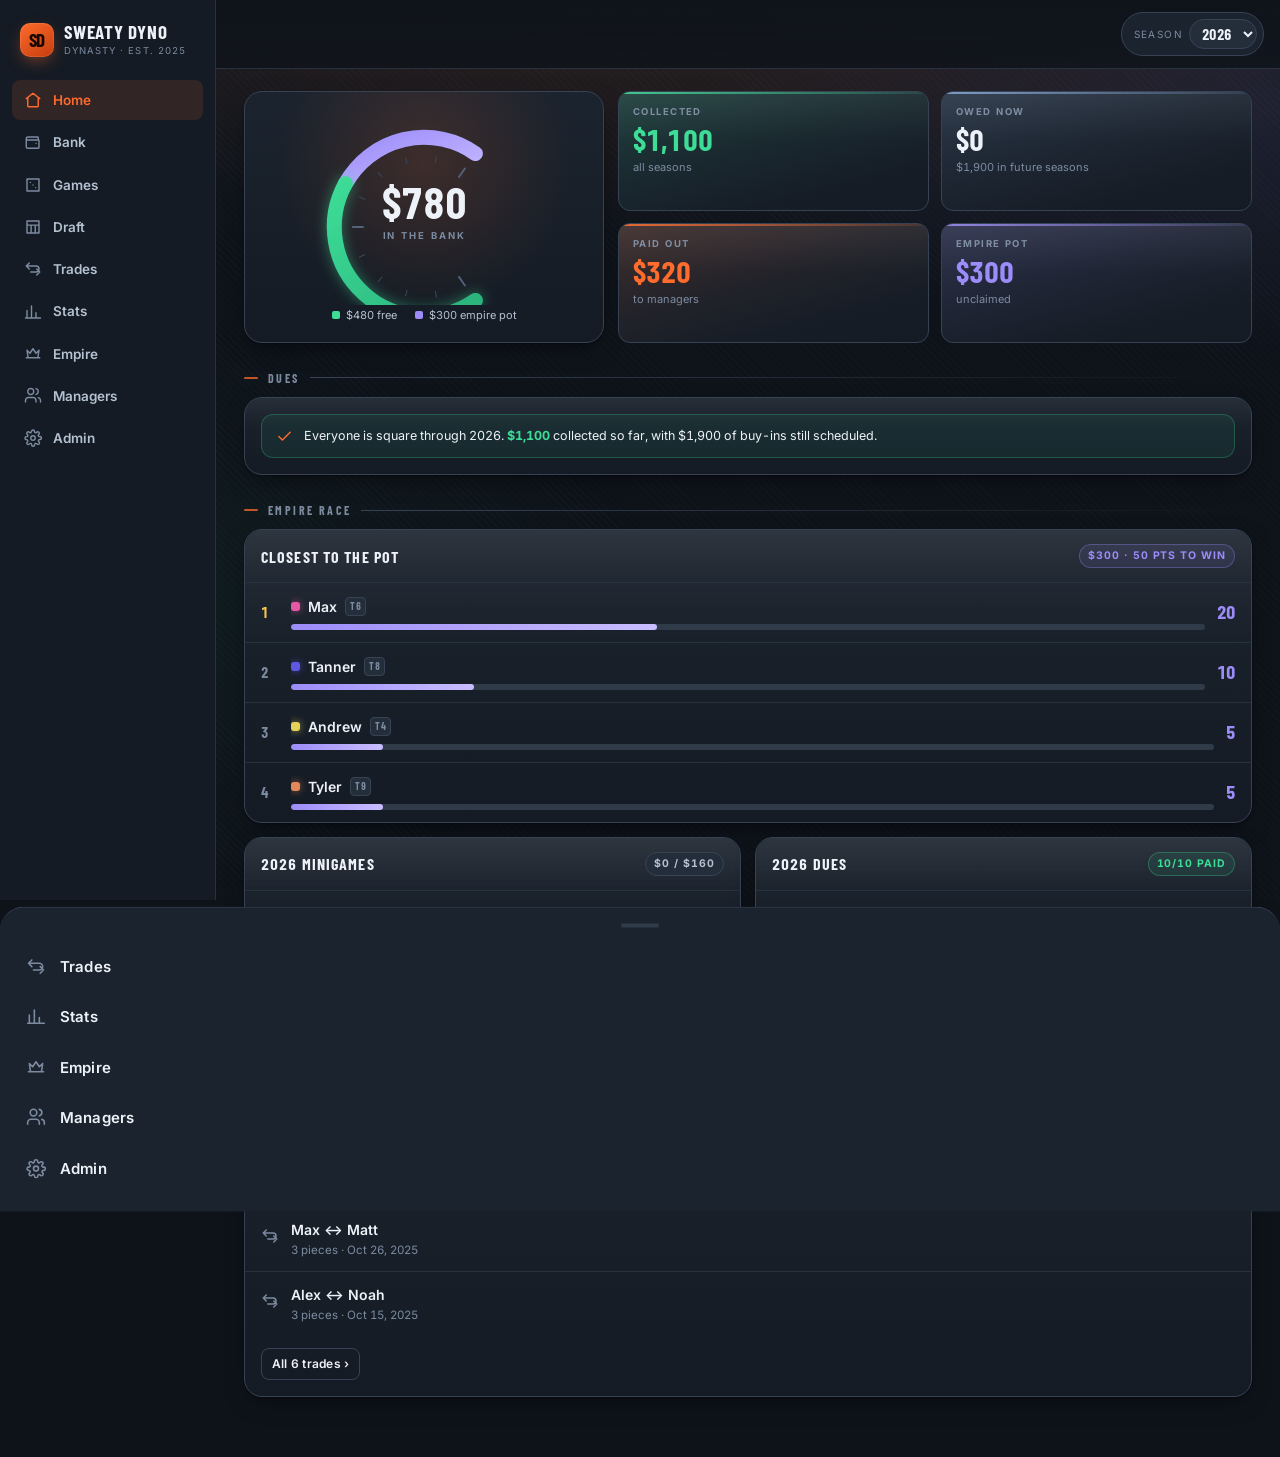
==== index.html @ 70dfb636 "Sweaty Dyno league tool Dynasty league tracker built from the league spreadsheet: bank and buy-ins, " ====
<!doctype html>
<html lang="en">
<head>
<meta charset="utf-8">
<meta name="viewport" content="width=device-width, initial-scale=1, viewport-fit=cover">
<title>Sweaty Dyno · Dynasty League</title>
<meta name="description" content="Bank, empire pot, minigames, rookie drafts, trades and stats for the Sweaty Dyno dynasty league.">
<meta name="theme-color" content="#0A0D11">
<meta name="apple-mobile-web-app-capable" content="yes">
<meta name="apple-mobile-web-app-status-bar-style" content="black-translucent">
<link rel="icon" href="data:image/svg+xml,<svg xmlns='http://www.w3.org/2000/svg' viewBox='0 0 32 32'><rect width='32' height='32' rx='8' fill='%23FF6B2C'/><text x='16' y='23' font-family='Helvetica,Arial' font-size='17' font-weight='bold' text-anchor='middle' fill='%23160800'>SD</text></svg>">
<link rel="preconnect" href="https://fonts.googleapis.com">
<link rel="preconnect" href="https://fonts.gstatic.com" crossorigin>
<link rel="stylesheet" href="https://fonts.googleapis.com/css2?family=Barlow+Condensed:wght@600;700&family=Inter:wght@400;500;600;700&display=swap">
<link rel="stylesheet" href="css/style.css">
</head>
<body>

<!-- Shown until the app boots. If you are reading this in a browser, the app did
     not start - the message explains why and how to fix it. app.js removes it. -->
<div id="boot-fallback" style="max-width:560px;margin:12vh auto;padding:0 24px;font-family:system-ui,sans-serif;color:#EAF0F6">
  <div style="display:flex;align-items:center;gap:12px;margin-bottom:22px">
    <div style="width:40px;height:40px;border-radius:11px;background:linear-gradient(145deg,#FF6B2C,#C43D0E);
      display:grid;place-items:center;font-weight:700;font-size:17px;color:#160800">SD</div>
    <div><div style="font-size:20px;font-weight:700;letter-spacing:.03em">SWEATY DYNO</div>
      <div style="font-size:10px;letter-spacing:.16em;color:#6D7C8E">DYNASTY · EST. 2025</div></div>
  </div>

  <div id="boot-file" style="display:none">
    <h1 style="font-size:19px;margin:0 0 12px">This page has to be served, not opened</h1>
    <p style="color:#A9B6C6;line-height:1.65;font-size:14px;margin:0 0 16px">
      You opened it straight from the folder (a <code style="color:#FF6B2C">file://</code> address), and browsers
      block JavaScript modules and local data files there for security. Nothing is broken — it just needs a
      local web server.
    </p>
    <p style="color:#EAF0F6;line-height:1.65;font-size:14px;margin:0 0 8px"><b>Two ways to fix it:</b></p>
    <p style="color:#A9B6C6;line-height:1.7;font-size:14px;margin:0 0 14px">
      <b style="color:#3DDC97">1.</b> Double-click <b style="color:#EAF0F6">sweaty-dyno.html</b> in this folder
      instead — it is a self-contained build that works straight off the disk.
    </p>
    <p style="color:#A9B6C6;line-height:1.7;font-size:14px;margin:0 0 10px">
      <b style="color:#3DDC97">2.</b> Or double-click <b style="color:#EAF0F6">start.command</b>, which starts a
      server and opens the full version. From a terminal that is:
    </p>
    <pre style="background:#151A21;border:1px solid #28303B;border-radius:10px;padding:14px;overflow-x:auto;
      font-size:12.5px;color:#3DDC97;margin:0 0 16px">cd ~/Desktop/"Sweaty Dyno"
python3 -m http.server 8000</pre>
    <p style="color:#6D7C8E;line-height:1.6;font-size:13px;margin:0">
      Then open <b style="color:#A9B6C6">http://localhost:8000</b>. Once this is live on GitHub Pages,
      none of this applies — it is served over https and just works.
    </p>
  </div>

  <div id="boot-wait">
    <p style="color:#6D7C8E;font-size:14px">Loading the league…</p>
  </div>
</div>

<noscript>
  <div style="max-width:560px;margin:0 auto;padding:0 24px;color:#A9B6C6;font-family:system-ui;font-size:14px;line-height:1.6">
    Sweaty Dyno needs JavaScript to render the league data.
  </div>
</noscript>

<script>
  // Runs as a classic script, so it executes even where modules are blocked.
  (function () {
    var isFile = location.protocol === 'file:';
    if (isFile) {
      document.getElementById('boot-file').style.display = 'block';
      document.getElementById('boot-wait').style.display = 'none';
      return;
    }
    // Served, but the module still failed to boot within 6s -> surface something.
    setTimeout(function () {
      var f = document.getElementById('boot-fallback');
      if (f && document.getElementById('boot-wait')) {
        document.getElementById('boot-wait').innerHTML =
          '<p style="color:#FF4D5E;font-size:14px;line-height:1.6">The app did not start. ' +
          'Open the browser console for the error, or try a hard reload.</p>';
      }
    }, 6000);
  })();
</script>

<script type="module" src="js/app.js"></script>
</body>
</html>
---- css/style.css ----
/* ============================================================
   SWEATY DYNO — visual system
   Dark telemetry / broadcast aesthetic. Mobile-first.
   ============================================================ */

:root{
  /* ground — a wider value range so cards read as separate planes */
  --bg:#0E131A;
  --bg-2:#141B24;
  --surface:#1B232E;
  --surface-2:#242E3B;
  --surface-3:#303B4A;
  --line:#38445600;
  --line:#374355;
  --line-soft:#28323F;

  /* ink */
  --ink:#EDF2F8;
  --ink-2:#B4C1D1;
  --ink-3:#7C8BA0;

  /* signal */
  --heat:#FF6B2C;        /* primary — the dyno needle */
  --heat-dim:#7A3216;
  --mint:#3DDC97;        /* money in / good */
  --gold:#F5C451;        /* champion / empire */
  --violet:#9C8CFA;      /* empire pot */
  --red:#FF4D5E;         /* owed / out */
  --blue:#5AC8FA;

  /* position chips */
  --qb:#F5695F; --rb:#3DDC97; --wr:#5AC8FA; --te:#F5A94C; --pk:#9C8CFA;

  --r-sm:8px; --r:12px; --r-lg:18px; --r-xl:24px;
  --shadow:0 1px 2px rgba(0,0,0,.4), 0 8px 24px -8px rgba(0,0,0,.6);
  --tab-h:64px;

  --f-display:"Barlow Condensed",ui-sans-serif,system-ui,sans-serif;
  --f-body:"Inter",ui-sans-serif,-apple-system,BlinkMacSystemFont,"Segoe UI",sans-serif;
}

*,*::before,*::after{box-sizing:border-box}
html{-webkit-text-size-adjust:100%}
body{
  margin:0; background:var(--bg); color:var(--ink);
  font-family:var(--f-body); font-size:15px; line-height:1.5;
  -webkit-font-smoothing:antialiased;
  font-variant-numeric:tabular-nums;
  overflow-x:hidden;
}
/* faint carbon weave + top heat bloom */
body::before{
  content:""; position:fixed; inset:0; pointer-events:none; z-index:0;
  background:
    radial-gradient(110% 55% at 50% -8%, rgba(255,107,44,.13), transparent 62%),
    radial-gradient(70% 45% at 100% 12%, rgba(156,140,250,.09), transparent 65%),
    radial-gradient(80% 50% at 0% 68%, rgba(61,220,151,.055), transparent 68%),
    linear-gradient(180deg, rgba(255,255,255,.022), transparent 34%),
    repeating-linear-gradient(45deg, rgba(255,255,255,.016) 0 1px, transparent 1px 5px);
}
h1,h2,h3,h4{margin:0; font-family:var(--f-display); font-weight:700; letter-spacing:.01em; line-height:1.1}
a{color:inherit}
button{font:inherit; color:inherit; background:none; border:none; cursor:pointer}
input,select,textarea{font:inherit; color:inherit; font-variant-numeric:tabular-nums}
table{border-collapse:collapse; width:100%}

.ic{width:18px;height:18px;flex:none;stroke-width:2}
.num{font-variant-numeric:tabular-nums; font-feature-settings:"tnum" 1}
.mono{font-family:var(--f-display); font-weight:600; letter-spacing:.02em}
.dim{color:var(--ink-2)} .dimmer{color:var(--ink-3)}
.pos{color:var(--mint)} .neg{color:var(--red)}
.center{text-align:center} .right{text-align:right}
.hide{display:none !important}
.sr{position:absolute;width:1px;height:1px;overflow:hidden;clip:rect(0 0 0 0)}

/* ---------- shell ---------- */
.app{position:relative; z-index:1; min-height:100dvh; display:flex; flex-direction:column}

.topbar{
  position:sticky; top:0; z-index:40;
  display:flex; align-items:center; gap:12px;
  padding:calc(env(safe-area-inset-top) + 12px) 16px 12px;
  background:linear-gradient(180deg, rgba(14,19,26,.96), rgba(14,19,26,.80));
  backdrop-filter:blur(14px); -webkit-backdrop-filter:blur(14px);
  border-bottom:1px solid var(--line-soft);
}
.brand{display:flex; align-items:center; gap:10px; min-width:0}
.brand .mark{
  width:34px;height:34px;border-radius:10px;flex:none;
  background:linear-gradient(145deg,var(--heat),#C43D0E);
  display:grid;place-items:center; font-family:var(--f-display); font-weight:700;
  font-size:19px; color:#12070208; color:#160800; letter-spacing:-.02em;
  box-shadow:0 0 0 1px rgba(255,255,255,.10) inset, 0 6px 18px -6px rgba(255,107,44,.7);
}
.brand .txt{min-width:0}
.brand h1{font-size:21px; text-transform:uppercase; letter-spacing:.04em; white-space:nowrap}
.brand small{display:block; font-size:10px; letter-spacing:.16em; text-transform:uppercase; color:var(--ink-3); margin-top:1px}

.season-pick{
  margin-left:auto; display:flex; align-items:center; gap:6px;
  background:var(--surface); border:1px solid var(--line); border-radius:999px;
  padding:6px 6px 6px 12px;
}
.season-pick label{font-size:10px;letter-spacing:.14em;text-transform:uppercase;color:var(--ink-3)}
.season-pick select{
  background:var(--surface-2); border:1px solid var(--line); border-radius:999px;
  padding:4px 8px; font-family:var(--f-display); font-weight:700; font-size:15px; letter-spacing:.03em;
}

main{flex:1; padding:18px 16px calc(var(--tab-h) + env(safe-area-inset-bottom) + 28px); max-width:1180px; width:100%; margin:0 auto}

/* ---------- nav ---------- */
.tabbar{
  position:fixed; left:0; right:0; bottom:0; z-index:50;
  display:grid; grid-template-columns:repeat(5,1fr);
  background:rgba(18,24,32,.94); backdrop-filter:blur(18px); -webkit-backdrop-filter:blur(18px);
  border-top:1px solid var(--line-soft);
  padding-bottom:env(safe-area-inset-bottom);
}
.tabbar button{
  display:flex; flex-direction:column; align-items:center; justify-content:center; gap:3px;
  height:var(--tab-h); color:var(--ink-3); position:relative;
  transition:color .16s;
}
.tabbar button span{font-size:10px; letter-spacing:.08em; text-transform:uppercase; font-weight:600}
.tabbar button svg{width:21px;height:21px;stroke-width:1.9}
.tabbar button[aria-current="page"]{color:var(--heat)}
.tabbar button[aria-current="page"]::before{
  content:""; position:absolute; top:0; left:50%; transform:translateX(-50%);
  width:26px; height:2px; background:var(--heat); border-radius:0 0 3px 3px;
  box-shadow:0 0 12px var(--heat);
}
.sidenav{display:none}

/* "More" sheet */
.sheet-backdrop{position:fixed;inset:0;z-index:60;background:rgba(0,0,0,.6);backdrop-filter:blur(3px);
  opacity:0;pointer-events:none;transition:opacity .2s}
.sheet-backdrop.open{opacity:1;pointer-events:auto}
.sheet{
  position:fixed; left:0;right:0;bottom:0; z-index:61;
  background:var(--surface); border-top:1px solid var(--line);
  border-radius:var(--r-xl) var(--r-xl) 0 0; padding:10px 14px calc(env(safe-area-inset-bottom) + 18px);
  transform:translateY(102%); transition:transform .26s cubic-bezier(.2,.8,.2,1);
}
.sheet.open{transform:translateY(0)}
.sheet .grab{width:38px;height:4px;border-radius:99px;background:var(--surface-3);margin:6px auto 14px}
.sheet a,.sheet button.sheet-item{
  display:flex;align-items:center;gap:14px;width:100%;text-align:left;
  padding:14px 12px; border-radius:var(--r); text-decoration:none;
  font-weight:600; letter-spacing:.01em;
}
.sheet button.sheet-item:active{background:var(--surface-2)}
.sheet button.sheet-item svg{width:20px;height:20px;color:var(--ink-3);stroke-width:1.9}
.sheet button.sheet-item[aria-current="page"]{background:var(--surface-2); color:var(--heat)}
.sheet button.sheet-item[aria-current="page"] svg{color:var(--heat)}

/* ---------- primitives ---------- */
.card{
  position:relative;
  background:linear-gradient(180deg,var(--surface),var(--bg-2));
  border:1px solid var(--line); border-radius:var(--r-lg); box-shadow:var(--shadow);
}
.card::before{
  content:""; position:absolute; inset:0; border-radius:inherit; pointer-events:none;
  background:linear-gradient(180deg,rgba(255,255,255,.05),transparent 38%);
}
.card > *{position:relative}
.card + .card{margin-top:14px}
.card-hd{
  display:flex; align-items:center; gap:10px;
  padding:14px 16px; border-bottom:1px solid var(--line-soft);
  background:linear-gradient(180deg,rgba(255,255,255,.035),transparent);
  border-radius:var(--r-lg) var(--r-lg) 0 0;
}
.card-hd h2,.card-hd h3{font-size:16px; text-transform:uppercase; letter-spacing:.07em}
.card-hd .sub{font-size:11px;color:var(--ink-3);letter-spacing:.1em;text-transform:uppercase}
.card-hd .spacer{margin-left:auto}
.card-bd{padding:16px}
.card-bd.flush{padding:0}

.section-title{
  font-family:var(--f-display); font-size:12px; font-weight:700;
  letter-spacing:.2em; text-transform:uppercase; color:var(--ink-3);
  margin:26px 0 10px; display:flex; align-items:center; gap:10px;
}
.section-title::before{content:"";width:14px;height:2px;border-radius:2px;background:var(--heat);opacity:.75;flex:none}
.section-title::after{content:"";flex:1;height:1px;
  background:linear-gradient(90deg,var(--line),transparent)}

.chip{
  display:inline-flex;align-items:center;gap:5px;
  font-size:10.5px;font-weight:700;letter-spacing:.09em;text-transform:uppercase;
  padding:3px 8px;border-radius:999px;border:1px solid var(--line);
  background:var(--surface-2); color:var(--ink-2); white-space:nowrap;
}
.chip.heat{color:var(--heat);border-color:rgba(255,107,44,.35);background:rgba(255,107,44,.10)}
.chip.mint{color:var(--mint);border-color:rgba(61,220,151,.3);background:rgba(61,220,151,.09)}
.chip.gold{color:var(--gold);border-color:rgba(245,196,81,.32);background:rgba(245,196,81,.10)}
.chip.violet{color:var(--violet);border-color:rgba(156,140,250,.32);background:rgba(156,140,250,.10)}
.chip.red{color:var(--red);border-color:rgba(255,77,94,.32);background:rgba(255,77,94,.10)}
.chip.ghost{background:transparent}
.chip.plain{text-transform:none;letter-spacing:.01em;font-weight:600;font-size:11.5px}

.pos-chip{
  display:inline-grid;place-items:center; width:26px;height:17px;border-radius:4px;
  font-family:var(--f-display);font-size:10.5px;font-weight:700;letter-spacing:.06em;
  color:#080C10; flex:none;
}
.pos-QB{background:var(--qb)} .pos-RB{background:var(--rb)} .pos-WR{background:var(--wr)}
.pos-TE{background:var(--te)} .pos-K{background:var(--pk)}
.pos-none{background:var(--surface-3); color:var(--ink-3)}

.btn{
  display:inline-flex;align-items:center;justify-content:center;gap:7px;
  padding:9px 14px;border-radius:var(--r-sm);border:1px solid var(--line);
  background:var(--surface-2); font-size:13px;font-weight:600;letter-spacing:.02em;
  transition:background .14s,border-color .14s;
}
.btn:active{background:var(--surface-3)}
.btn svg{width:15px;height:15px;stroke-width:2}
.btn.primary{background:var(--heat);border-color:var(--heat);color:#160800}
.btn.primary:active{background:#E85D22}
.btn.sm{padding:6px 10px;font-size:12px}
.btn.ghost{background:transparent}
.btn[disabled]{opacity:.4;pointer-events:none}

/* team identity dot — hue derived from team number */
.tdot{width:9px;height:9px;border-radius:3px;flex:none;box-shadow:0 0 8px -1px currentColor}
.tname{display:inline-flex;align-items:center;gap:8px;min-width:0}
.tname b{font-weight:600}
.tnum{
  font-family:var(--f-display);font-size:10px;font-weight:700;color:var(--ink-3);
  letter-spacing:.06em; background:var(--surface-2); border:1px solid var(--line);
  border-radius:4px; padding:1px 4px; flex:none;
}

/* stat tiles */
.tiles{display:grid;grid-template-columns:repeat(2,1fr);gap:10px}
.hero{display:flex;flex-direction:column;gap:14px}
.tile{
  --tint:255,255,255;
  background:
    linear-gradient(165deg, rgba(var(--tint),.17), rgba(var(--tint),.05) 44%, transparent 76%),
    linear-gradient(165deg,var(--surface),var(--bg-2));
  border:1px solid var(--line); border-radius:var(--r); padding:13px 14px; position:relative; overflow:hidden;
}
.tile::before{content:"";position:absolute;left:0;right:0;top:0;height:2px;
  background:linear-gradient(90deg, rgb(var(--tint)), rgba(var(--tint),.12));opacity:.85}
.tile::after{content:"";position:absolute;inset:0;border-radius:var(--r);pointer-events:none;
  background:linear-gradient(180deg,rgba(255,255,255,.05),transparent 42%)}
.tile.bare{background:none;border:none;padding:0}
.tile.bare::before,.tile.bare::after{display:none}
.tile.accent{--tint:255,107,44}
.tile.mint{--tint:61,220,151}
.tile.gold{--tint:245,196,81}
.tile.violet{--tint:156,140,250}
.tile.red{--tint:255,77,94}
.tile:not(.accent):not(.mint):not(.gold):not(.violet):not(.red){--tint:132,166,214}
.tile .k{font-size:9.5px;letter-spacing:.15em;text-transform:uppercase;color:var(--ink-3);font-weight:700}
.tile .v{font-family:var(--f-display);font-size:30px;font-weight:700;line-height:1.05;margin-top:5px;letter-spacing:.005em}
.tile .m{font-size:11px;color:var(--ink-3);margin-top:3px}
.tile.accent .v{color:var(--heat)} .tile.mint .v{color:var(--mint)}
.tile.gold .v{color:var(--gold)} .tile.violet .v{color:var(--violet)}
.tile.red .v{color:var(--red)}

/* data rows */
.rows{display:flex;flex-direction:column}
.row{
  display:flex;align-items:center;gap:12px;padding:12px 16px;
  border-bottom:1px solid var(--line-soft);
}
.row:last-child{border-bottom:none}
.row .grow{flex:1;min-width:0}
.row .t{font-weight:600;font-size:14px;overflow:hidden;text-overflow:ellipsis;white-space:nowrap}
.row .s{font-size:11.5px;color:var(--ink-3);margin-top:2px}
.row .val{font-family:var(--f-display);font-size:19px;font-weight:700;flex:none}

/* meter */
.meter{height:6px;border-radius:99px;background:var(--surface-3);overflow:hidden}
.meter > i{display:block;height:100%;border-radius:99px;background:var(--heat);transition:width .5s cubic-bezier(.2,.8,.2,1)}
.meter.mint > i{background:var(--mint)} .meter.violet > i{background:linear-gradient(90deg,var(--violet),#C9BDFF)}
.meter.gold > i{background:var(--gold)}

/* tables */
.tw{overflow-x:auto;-webkit-overflow-scrolling:touch}
table.dt{font-size:13px; min-width:100%}
table.dt th{
  text-align:left;font-family:var(--f-display);font-size:11px;font-weight:700;
  letter-spacing:.13em;text-transform:uppercase;color:var(--ink-3);
  padding:10px 12px;border-bottom:1px solid var(--line);white-space:nowrap;
  position:sticky;top:0;background:var(--bg-2);z-index:1;
}
table.dt td{padding:10px 12px;border-bottom:1px solid var(--line-soft);white-space:nowrap}
table.dt tbody tr:last-child td{border-bottom:none}
table.dt tbody tr.total td{border-top:1px solid var(--line);font-weight:700;background:rgba(255,255,255,.022)}
table.dt td.n,table.dt th.n{text-align:right;font-variant-numeric:tabular-nums}
table.dt td.sticky,table.dt th.sticky{
  position:sticky;left:0;background:var(--bg-2);z-index:2;
  box-shadow:1px 0 0 var(--line-soft);
}
table.dt th.sticky{z-index:3}

/* empty state */
.empty{padding:34px 20px;text-align:center;color:var(--ink-3)}
.empty svg{width:34px;height:34px;stroke-width:1.4;color:var(--surface-3);margin-bottom:10px}
.empty p{margin:0 0 4px;font-weight:600;color:var(--ink-2);font-size:14px}
.empty small{font-size:12px;line-height:1.6;display:block;max-width:34ch;margin:0 auto}

/* banner */
.banner{
  display:flex;gap:11px;align-items:flex-start;padding:12px 14px;border-radius:var(--r);
  background:rgba(255,107,44,.07);border:1px solid rgba(255,107,44,.26);font-size:12.5px;line-height:1.5;
}
.banner svg{width:17px;height:17px;color:var(--heat);flex:none;margin-top:1px;stroke-width:2}
.banner b{color:var(--heat)}

/* ---------- gauge (dashboard hero) ---------- */
.gauge-card{position:relative;overflow:hidden;padding:20px 16px 18px;text-align:center}
.gauge-card::before{
  content:"";position:absolute;left:50%;top:-40%;transform:translateX(-50%);
  width:340px;height:340px;border-radius:50%;
  background:radial-gradient(circle,rgba(255,107,44,.16),transparent 62%);pointer-events:none;
}
.gauge{position:relative;width:230px;max-width:82vw;margin:0 auto;display:block}
.gauge-val{
  position:absolute;left:0;right:0;top:52%;transform:translateY(-50%);text-align:center;pointer-events:none;
}
.gauge-val .big{font-family:var(--f-display);font-size:44px;font-weight:700;line-height:1;letter-spacing:-.01em}
.gauge-val .lbl{font-size:9.5px;letter-spacing:.2em;text-transform:uppercase;color:var(--ink-3);margin-top:5px;font-weight:700}
.gauge-legend{display:flex;justify-content:center;gap:18px;margin-top:2px;flex-wrap:wrap}
.gauge-legend div{display:flex;align-items:center;gap:6px;font-size:11px;color:var(--ink-2)}
.gauge-legend i{width:8px;height:8px;border-radius:2px;display:block}

/* ---------- draft board ---------- */
.board{overflow-x:auto;-webkit-overflow-scrolling:touch;padding:2px 0 8px}
.board-grid{display:grid;gap:7px;padding:0 16px 4px;min-width:max-content}
.board-head{
  display:flex;flex-direction:column;gap:4px;align-items:center;justify-content:flex-end;
  padding:8px 6px;border-radius:var(--r-sm);background:var(--surface-2);border:1px solid var(--line);
}
.board-head .sl{font-family:var(--f-display);font-size:11px;font-weight:700;color:var(--ink-3);letter-spacing:.1em}
.board-head .nm{font-size:11.5px;font-weight:700;white-space:nowrap}
.pick{
  width:132px;padding:8px 9px;border-radius:var(--r-sm);
  background:var(--surface);border:1px solid var(--line);
  display:flex;flex-direction:column;gap:5px;position:relative;overflow:hidden;
}
.pick .no{font-family:var(--f-display);font-size:10px;font-weight:700;color:var(--ink-3);letter-spacing:.08em}
.pick .pl{font-size:12.5px;font-weight:600;line-height:1.25}
.pick .via{
  font-size:9.5px;letter-spacing:.06em;text-transform:uppercase;font-weight:700;
  color:var(--heat);display:flex;align-items:center;gap:4px;
}
.pick.traded{border-color:rgba(255,107,44,.34)}
.pick.traded::before{
  content:"";position:absolute;left:0;top:0;bottom:0;width:2.5px;background:var(--heat);
}
.pick .top{display:flex;align-items:center;gap:6px}
.pick.blank{background:repeating-linear-gradient(45deg,var(--surface) 0 6px,transparent 6px 12px);opacity:.5}

/* ---------- trades ---------- */
.trade{border:1px solid var(--line);border-radius:var(--r);background:var(--surface);overflow:hidden}
.trade + .trade{margin-top:10px}
.trade-hd{display:flex;align-items:center;gap:9px;padding:10px 13px;background:var(--surface-2);border-bottom:1px solid var(--line-soft)}
.trade-hd .d{font-family:var(--f-display);font-size:13px;font-weight:700;letter-spacing:.06em;color:var(--ink-2)}
.trade-body{display:grid;grid-template-columns:1fr;gap:1px;background:var(--line-soft)}
.trade-side{background:var(--surface);padding:11px 13px}
.trade-side .who{display:flex;align-items:center;gap:8px;margin-bottom:7px}
.trade-side .who b{font-size:13.5px}
.trade-side .who .arrow{font-size:10px;letter-spacing:.12em;text-transform:uppercase;color:var(--ink-3);font-weight:700}
.trade-side ul{margin:0;padding:0;list-style:none;display:flex;flex-direction:column;gap:5px}
.trade-side li{display:flex;align-items:center;gap:7px;font-size:13px}
.trade-side li .pk{color:var(--ink-2);font-style:italic}
.cond{padding:11px 13px;background:rgba(156,140,250,.06);border-top:1px solid var(--line-soft);font-size:12.5px;line-height:1.55}
.cond .lbl{font-size:9.5px;letter-spacing:.16em;text-transform:uppercase;color:var(--violet);font-weight:700;margin-bottom:4px}
.cond .out{margin-top:7px;padding-top:7px;border-top:1px dashed var(--line);color:var(--ink-2)}

/* ---------- guillotine ---------- */
.guillo{display:flex;flex-direction:column;gap:1px;background:var(--line-soft);border-radius:var(--r);overflow:hidden}
.guillo .g-row{display:flex;align-items:center;gap:11px;padding:11px 14px;background:var(--surface)}
.guillo .g-row.out{background:var(--bg-2)}
.guillo .g-row.out .tname b{text-decoration:line-through;text-decoration-color:var(--red);text-decoration-thickness:1.5px;color:var(--ink-3)}
.guillo .wk{font-family:var(--f-display);font-size:10px;font-weight:700;letter-spacing:.1em;color:var(--ink-3);
  background:var(--surface-2);border:1px solid var(--line);border-radius:4px;padding:2px 6px;flex:none}
.guillo .g-row.alive .wk{color:var(--mint);border-color:rgba(61,220,151,.3);background:rgba(61,220,151,.08)}

/* ---------- forms / editor ---------- */
.field{display:flex;flex-direction:column;gap:5px;margin-bottom:12px}
.field label{font-size:10px;letter-spacing:.14em;text-transform:uppercase;color:var(--ink-3);font-weight:700}
.field input,.field select,.field textarea{
  background:var(--bg-2);border:1px solid var(--line);border-radius:var(--r-sm);
  padding:10px 12px;font-size:15px; width:100%;
}
.field input:focus,.field select:focus,.field textarea:focus{outline:none;border-color:var(--heat);box-shadow:0 0 0 3px rgba(255,107,44,.14)}
.field textarea{resize:vertical;min-height:66px;line-height:1.5}
.fgrid{display:grid;grid-template-columns:1fr 1fr;gap:12px}

.toggle{display:flex;align-items:center;gap:9px;cursor:pointer;user-select:none}
.toggle input{position:absolute;opacity:0;pointer-events:none}
.toggle .tr{width:38px;height:22px;border-radius:99px;background:var(--surface-3);border:1px solid var(--line);
  position:relative;transition:background .18s;flex:none}
.toggle .tr::after{content:"";position:absolute;top:2px;left:2px;width:16px;height:16px;border-radius:50%;
  background:var(--ink-2);transition:transform .18s,background .18s}
.toggle input:checked + .tr{background:var(--heat);border-color:var(--heat)}
.toggle input:checked + .tr::after{transform:translateX(16px);background:#160800}

/* pill switcher */
.pills{display:flex;gap:6px;overflow-x:auto;-webkit-overflow-scrolling:touch;padding:2px 0 6px;scrollbar-width:none}
.pills::-webkit-scrollbar{display:none}
.pills button{
  padding:7px 13px;border-radius:999px;border:1px solid var(--line);background:var(--surface);
  font-size:12.5px;font-weight:600;white-space:nowrap;color:var(--ink-2);
}
.pills button[aria-pressed="true"]{background:var(--heat);border-color:var(--heat);color:#160800}

/* modal */
.modal-bd{position:fixed;inset:0;z-index:70;background:rgba(0,0,0,.66);backdrop-filter:blur(4px);
  display:flex;align-items:flex-end;justify-content:center;opacity:0;pointer-events:none;transition:opacity .2s}
.modal-bd.open{opacity:1;pointer-events:auto}
.modal{
  width:100%;max-width:560px;max-height:88dvh;overflow-y:auto;
  background:var(--surface);border:1px solid var(--line);border-radius:var(--r-xl) var(--r-xl) 0 0;
  transform:translateY(20px);transition:transform .24s cubic-bezier(.2,.8,.2,1);
  padding:0 0 calc(env(safe-area-inset-bottom) + 16px);
}
.modal-bd.open .modal{transform:translateY(0)}
.modal-hd{display:flex;align-items:center;gap:10px;padding:16px 18px 12px;position:sticky;top:0;background:var(--surface);border-bottom:1px solid var(--line-soft);z-index:2}
.modal-hd h3{font-size:17px;text-transform:uppercase;letter-spacing:.06em}
.modal-bd2{padding:16px 18px}
.modal-ft{display:flex;gap:9px;padding:0 18px;margin-top:4px}
.modal-ft .btn{flex:1}

.toast{
  position:fixed;left:50%;bottom:calc(var(--tab-h) + env(safe-area-inset-bottom) + 16px);
  transform:translate(-50%,14px);z-index:90;
  background:var(--surface-3);border:1px solid var(--line);border-radius:999px;
  padding:9px 17px;font-size:13px;font-weight:600;box-shadow:var(--shadow);
  opacity:0;pointer-events:none;transition:opacity .2s,transform .2s;
}
.toast.show{opacity:1;transform:translate(-50%,0)}

/* ---------- desktop ---------- */
@media (min-width:900px){
  :root{--tab-h:0px}
  .app{flex-direction:row}
  .tabbar{display:none}
  .sidenav{
    display:flex;flex-direction:column;gap:2px;width:216px;flex:none;
    padding:16px 12px;border-right:1px solid var(--line-soft);
    position:sticky;top:0;height:100dvh;background:var(--bg-2);
  }
  .sidenav .brand{padding:6px 8px 20px}
  .sidenav button{
    display:flex;align-items:center;gap:11px;padding:10px 12px;border-radius:var(--r-sm);
    font-size:13.5px;font-weight:600;color:var(--ink-2);text-align:left;
  }
  .sidenav button svg{width:18px;height:18px;stroke-width:1.9;color:var(--ink-3)}
  .sidenav button:hover{background:var(--surface)}
  .sidenav button[aria-current="page"]{background:rgba(255,107,44,.12);color:var(--heat)}
  .sidenav button[aria-current="page"] svg{color:var(--heat)}
  .col{display:flex;flex-direction:column;flex:1;min-width:0}
  .topbar .brand{display:none}
  .topbar{justify-content:flex-end}
  main{padding:22px 28px 60px}
  .tiles{grid-template-columns:repeat(4,1fr);gap:12px}
  .hero{display:grid;grid-template-columns:minmax(300px,360px) 1fr;gap:14px;align-items:stretch}
  .hero .tiles{grid-template-columns:repeat(2,1fr)}
  .hero .gauge-card{display:flex;flex-direction:column;justify-content:center}
  .sidenav .brand small{white-space:nowrap;letter-spacing:.11em;font-size:9.5px}
  .sidenav .brand h1{font-size:19px}
  .trade-body{grid-template-columns:1fr 1fr}
  .two{display:grid;grid-template-columns:1fr 1fr;gap:14px;align-items:start}
  .two .card + .card{margin-top:0}
  .modal-bd{align-items:center}
  .modal{border-radius:var(--r-xl);max-height:82dvh}
  .toast{bottom:26px}
}
@media (max-width:899px){ .sidenav{display:none} }
@media (prefers-reduced-motion:reduce){ *{transition:none !important;animation:none !important} }
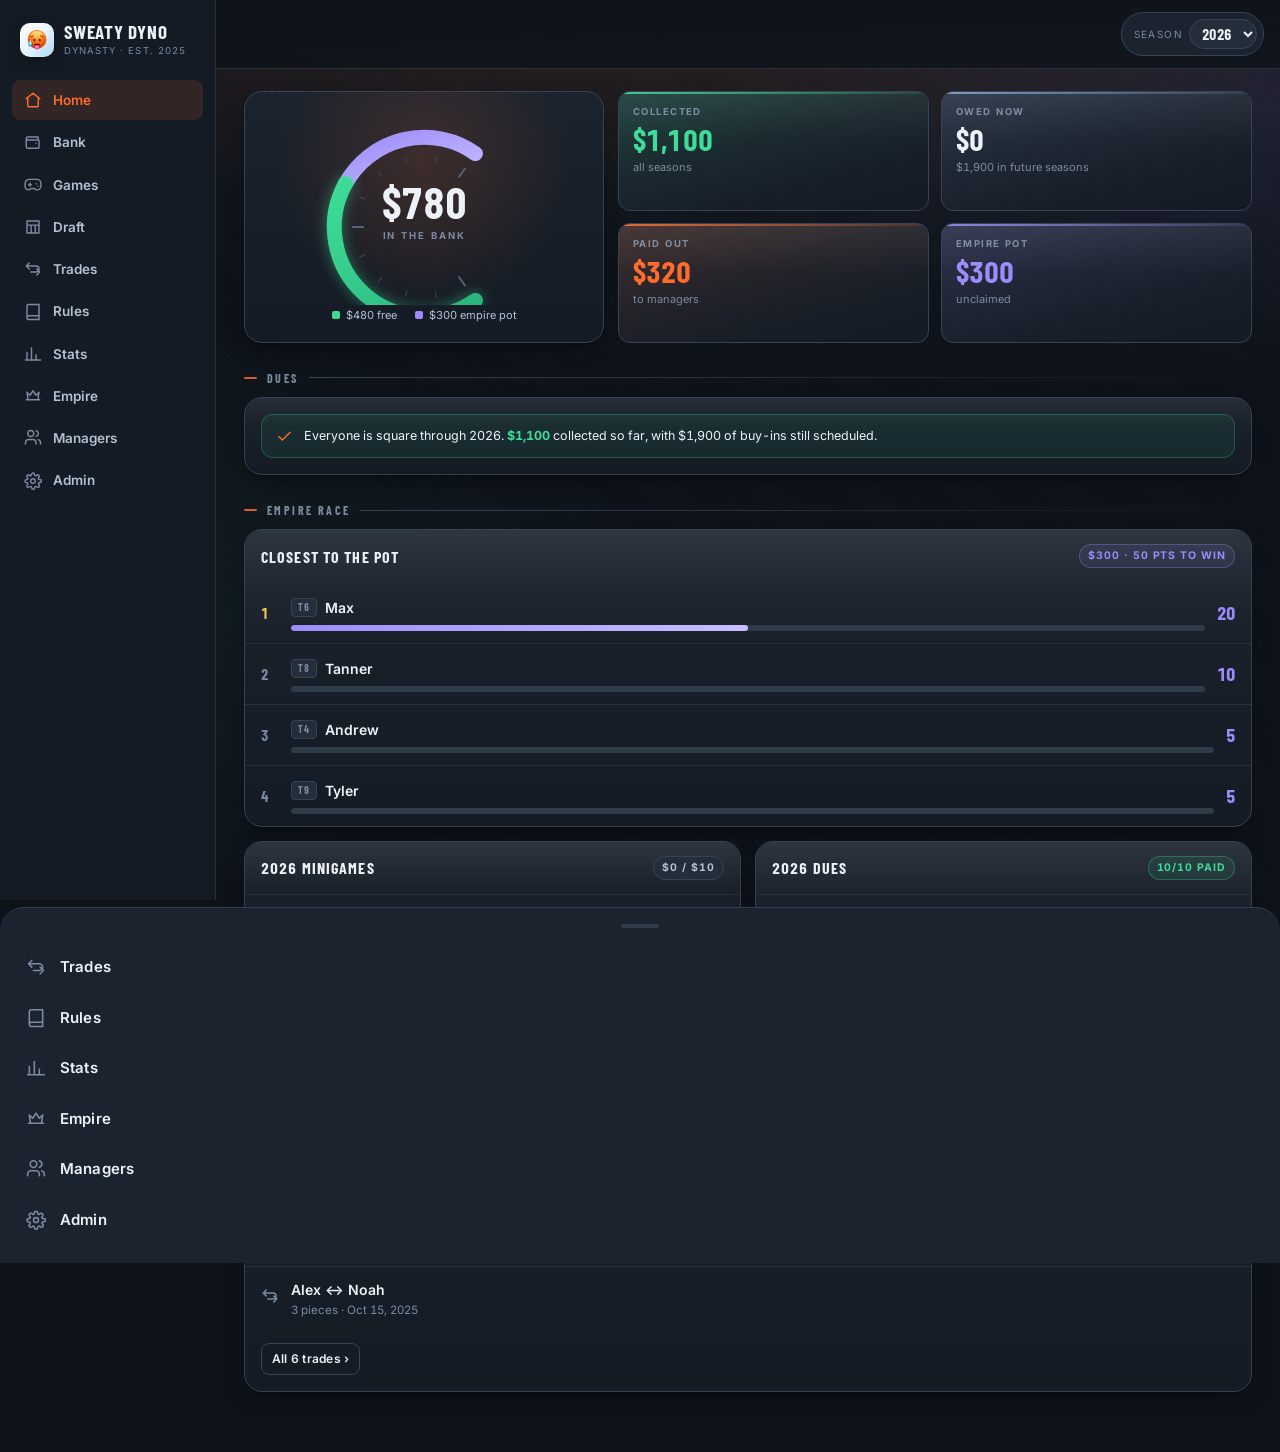
==== commit 91e2302e: "Rebuild the Games page around one money bar; app icon everywhere The tab led with four tiles, a warn" ====
--- a/index.html
+++ b/index.html
@@ -6,9 +6,12 @@
 <title>Sweaty Dyno · Dynasty League</title>
 <meta name="description" content="Bank, empire pot, minigames, rookie drafts, trades and stats for the Sweaty Dyno dynasty league.">
 <meta name="theme-color" content="#0A0D11">
+<meta name="mobile-web-app-capable" content="yes">
 <meta name="apple-mobile-web-app-capable" content="yes">
 <meta name="apple-mobile-web-app-status-bar-style" content="black-translucent">
-<link rel="icon" href="data:image/svg+xml,<svg xmlns='http://www.w3.org/2000/svg' viewBox='0 0 32 32'><rect width='32' height='32' rx='8' fill='%23FF6B2C'/><text x='16' y='23' font-family='Helvetica,Arial' font-size='17' font-weight='bold' text-anchor='middle' fill='%23160800'>SD</text></svg>">
+<link rel="icon" href="[data-uri]">
+<link rel="apple-touch-icon" href="apple-touch-icon.png">
+<link rel="manifest" href="site.webmanifest">
 <link rel="preconnect" href="https://fonts.googleapis.com">
 <link rel="preconnect" href="https://fonts.gstatic.com" crossorigin>
 <link rel="stylesheet" href="https://fonts.googleapis.com/css2?family=Barlow+Condensed:wght@600;700&family=Inter:wght@400;500;600;700&display=swap">
--- a/css/style.css
+++ b/css/style.css
@@ -10,7 +10,6 @@
   --surface:#1B232E;
   --surface-2:#242E3B;
   --surface-3:#303B4A;
-  --line:#38445600;
   --line:#374355;
   --line-soft:#28323F;
 
@@ -27,6 +26,15 @@
   --violet:#9C8CFA;      /* empire pot */
   --red:#FF4D5E;         /* owed / out */
   --blue:#5AC8FA;
+
+  /* minigame series — the brand accents re-stepped to OKLCH L 0.65 so they work
+     as FILLS on the dark surface; validated for CVD separation and contrast.
+     Each has a muted twin (chroma x.50, L-.06) for money allocated but not yet
+     won: still clearly the section's own colour, ~dE 8.5 from its bright form so
+     the split reads, and dE 24+ from the grey track so "not won yet" never looks
+     like "not allocated". Pushing the chroma higher drops the split under dE 8. */
+  --mg-pre:#8D7CE8; --mg-week:#EC5910; --mg-post:#229CCC; --mg-guil:#B38802;
+  --mg-pre-dim:#7B76AA; --mg-week-dim:#AE694F; --mg-post-dim:#57859C; --mg-guil-dim:#8F7B4E;
 
   /* position chips */
   --qb:#F5695F; --rb:#3DDC97; --wr:#5AC8FA; --te:#F5A94C; --pk:#9C8CFA;
@@ -85,12 +93,12 @@
   border-bottom:1px solid var(--line-soft);
 }
 .brand{display:flex; align-items:center; gap:10px; min-width:0}
+/* app icon -- generated */
 .brand .mark{
   width:34px;height:34px;border-radius:10px;flex:none;
-  background:linear-gradient(145deg,var(--heat),#C43D0E);
-  display:grid;place-items:center; font-family:var(--f-display); font-weight:700;
-  font-size:19px; color:#12070208; color:#160800; letter-spacing:-.02em;
-  box-shadow:0 0 0 1px rgba(255,255,255,.10) inset, 0 6px 18px -6px rgba(255,107,44,.7);
+  background-image:url([data-uri]);
+  background-size:cover;background-position:center;background-repeat:no-repeat;
+  box-shadow:0 0 0 1px rgba(255,255,255,.14) inset, 0 6px 18px -6px rgba(0,0,0,.6);
 }
 .brand .txt{min-width:0}
 .brand h1{font-size:21px; text-transform:uppercase; letter-spacing:.04em; white-space:nowrap}
@@ -183,9 +191,29 @@
   letter-spacing:.2em; text-transform:uppercase; color:var(--ink-3);
   margin:26px 0 10px; display:flex; align-items:center; gap:10px;
 }
-.section-title::before{content:"";width:14px;height:2px;border-radius:2px;background:var(--heat);opacity:.75;flex:none}
 .section-title::after{content:"";flex:1;height:1px;
   background:linear-gradient(90deg,var(--line),transparent)}
+
+/* The +/- marker is a real element with two bars, inserted only on titles that
+   actually toggle — so it is never an affordance that does nothing. The vertical
+   bar collapses into the horizontal one, turning the plus into a minus. */
+.section-title[aria-expanded]{cursor:pointer;user-select:none}
+.section-title[aria-expanded]:hover{color:var(--ink-2)}
+.section-title[aria-expanded]:focus-visible{outline:2px solid var(--heat);outline-offset:3px;border-radius:4px}
+.section-title[aria-expanded="false"]{color:var(--ink-2)}
+
+/* Two real bars, not pseudo-elements: Chrome does not reliably restyle a
+   pseudo when an ANCESTOR's attribute changes, which left the plus stuck as a
+   minus. The state class lives on the marker itself. */
+.sec-mark{position:relative;width:13px;height:13px;flex:none;display:block}
+.sec-mark b{position:absolute;background:var(--heat);opacity:.85;border-radius:2px;
+  transition:opacity .16s ease}
+.sec-mark b:first-child{left:0;right:0;top:50%;height:2px;margin-top:-1px}
+.sec-mark b:last-child{top:0;bottom:0;left:50%;width:2px;margin-left:-1px}
+.sec-mark.open b:last-child{display:none}
+.section-title[aria-expanded]:hover .sec-mark b{opacity:1}
+
+.sec-body[hidden]{display:none}
 
 .chip{
   display:inline-flex;align-items:center;gap:5px;
@@ -223,15 +251,19 @@
 .btn.sm{padding:6px 10px;font-size:12px}
 .btn.ghost{background:transparent}
 .btn[disabled]{opacity:.4;pointer-events:none}
+/* reads as an aside until you go for it */
+.btn.danger{color:var(--red);border-color:rgba(255,77,94,.22)}
+.btn.danger:hover{background:rgba(255,77,94,.12);border-color:rgba(255,77,94,.45)}
+.btn.danger:active{background:rgba(255,77,94,.2)}
 
 /* team identity dot — hue derived from team number */
-.tdot{width:9px;height:9px;border-radius:3px;flex:none;box-shadow:0 0 8px -1px currentColor}
 .tname{display:inline-flex;align-items:center;gap:8px;min-width:0}
-.tname b{font-weight:600}
+.tname b{font-weight:600;overflow:hidden;text-overflow:ellipsis;white-space:nowrap}
 .tnum{
   font-family:var(--f-display);font-size:10px;font-weight:700;color:var(--ink-3);
   letter-spacing:.06em; background:var(--surface-2); border:1px solid var(--line);
-  border-radius:4px; padding:1px 4px; flex:none;
+  border-radius:4px; padding:1px 2px; flex:none;
+  min-width:26px; text-align:center; box-sizing:border-box;   /* T1 and T10 align */
 }
 
 /* stat tiles */
@@ -387,6 +419,13 @@
 /* ---------- forms / editor ---------- */
 .field{display:flex;flex-direction:column;gap:5px;margin-bottom:12px}
 .field label{font-size:10px;letter-spacing:.14em;text-transform:uppercase;color:var(--ink-3);font-weight:700}
+/* a label that carries a live count: hint in the middle, count pinned right */
+.field label.has-count{display:flex;align-items:baseline;gap:6px}
+.lbl-count{
+  margin-left:auto;flex:none;font-family:var(--f-display);font-size:11px;
+  letter-spacing:.06em;font-variant-numeric:tabular-nums;
+}
+.lbl-count.full{color:var(--heat)}
 .field input,.field select,.field textarea{
   background:var(--bg-2);border:1px solid var(--line);border-radius:var(--r-sm);
   padding:10px 12px;font-size:15px; width:100%;
@@ -477,3 +516,471 @@
 }
 @media (max-width:899px){ .sidenav{display:none} }
 @media (prefers-reduced-motion:reduce){ *{transition:none !important;animation:none !important} }
+
+/* ---------- rules ---------- */
+.rules-bar{display:flex;align-items:center;gap:10px;margin-bottom:10px}
+.rules-meta{display:flex;align-items:flex-end;gap:12px;margin:4px 0 14px;flex-wrap:wrap}
+.rules-title{font-size:26px;text-transform:uppercase;letter-spacing:.03em}
+
+.rules-layout{display:block}
+.toc{
+  background:linear-gradient(180deg,var(--surface),var(--bg-2));
+  border:1px solid var(--line);border-radius:var(--r-lg);
+  margin-bottom:14px;overflow:hidden;
+}
+.toc-hd{
+  display:flex;align-items:center;gap:8px;padding:11px 14px;
+  font-family:var(--f-display);font-size:11px;font-weight:700;letter-spacing:.16em;text-transform:uppercase;
+  color:var(--ink-3);border-bottom:1px solid var(--line-soft);
+  background:linear-gradient(180deg,rgba(255,255,255,.035),transparent);
+}
+.toc-hd svg{width:15px;height:15px}
+.toc ol{list-style:none;margin:0;padding:6px;counter-reset:toc;max-height:none;overflow:visible}
+.toc li{counter-increment:toc}
+.toc a{
+  display:flex;align-items:center;gap:10px;padding:8px 10px;border-radius:var(--r-sm);
+  text-decoration:none;font-size:13.5px;color:var(--ink-2);line-height:1.35;
+}
+.toc a::before{
+  content:counter(toc,decimal-leading-zero);
+  font-family:var(--f-display);font-size:10.5px;font-weight:700;color:var(--ink-3);
+  flex:none;width:18px;
+}
+.toc a span{flex:1;min-width:0}
+.toc a:hover{background:var(--surface-2)}
+.toc a.on{background:rgba(255,107,44,.12);color:var(--heat)}
+.toc a.on::before{color:var(--heat)}
+.toc-dot{
+  flex:none;font-style:normal;font-size:10px;font-weight:700;
+  min-width:17px;height:17px;padding:0 4px;border-radius:99px;
+  display:grid;place-items:center;
+  background:rgba(255,107,44,.16);color:var(--heat);border:1px solid rgba(255,107,44,.3);
+}
+
+.rulebook{font-size:14px;line-height:1.65}
+.rule-sec{scroll-margin-top:80px}
+.rule-sec + .rule-sec{margin-top:30px;padding-top:26px;border-top:1px solid var(--line-soft)}
+.rule-sec h2{
+  font-size:19px;text-transform:uppercase;letter-spacing:.05em;margin-bottom:12px;
+  display:flex;align-items:center;
+}
+.rule-sec > ul{list-style:none;margin:0;padding:0}
+.rule-item{
+  position:relative;padding:5px 0 5px 18px;scroll-margin-top:86px;
+  color:var(--ink-2);
+}
+.rule-item::before{
+  content:"";position:absolute;left:3px;top:13px;width:5px;height:5px;border-radius:50%;
+  background:var(--surface-3);
+}
+.rule-item.d1{padding-left:38px} .rule-item.d1::before{left:23px;width:4px;height:4px}
+.rule-item.d2{padding-left:58px} .rule-item.d2::before{left:43px;width:4px;height:4px;border-radius:1px}
+.rule-item.d3{padding-left:78px} .rule-item.d3::before{left:63px;width:4px;height:4px;border-radius:1px}
+.rule-item.d0{color:var(--ink)}
+.rule-text{display:inline}
+
+/* change marks */
+.rule-item.mk-added,.rule-item.mk-changed{
+  border-radius:6px;margin:2px 0;
+}
+.rule-item.mk-added{background:rgba(61,220,151,.07);box-shadow:inset 2px 0 0 var(--mint)}
+.rule-item.mk-changed{background:rgba(255,107,44,.07);box-shadow:inset 2px 0 0 var(--heat)}
+.rule-flag{
+  display:inline-block;vertical-align:1px;margin-right:7px;
+  font-size:9px;font-weight:700;letter-spacing:.1em;text-transform:uppercase;
+  padding:1px 6px;border-radius:99px;
+}
+.rule-flag.mint{background:rgba(61,220,151,.16);color:var(--mint)}
+.rule-flag.heat{background:rgba(255,107,44,.16);color:var(--heat)}
+.rule-flag.red{background:rgba(255,77,94,.16);color:var(--red)}
+
+ins{text-decoration:none;background:rgba(61,220,151,.18);color:#9BF0C8;border-radius:3px;padding:0 2px}
+del{text-decoration:line-through;text-decoration-color:var(--red);background:rgba(255,77,94,.12);
+  color:var(--ink-3);border-radius:3px;padding:0 2px}
+
+.flash{animation:flash 1.4s ease-out}
+@keyframes flash{0%,20%{background:rgba(255,107,44,.22)}100%{background:transparent}}
+
+.chg{list-style:none;margin:0;padding:0;display:flex;flex-direction:column;gap:12px}
+.chg li{padding-left:12px;border-left:2px solid var(--line)}
+.chg-sec{
+  display:block;font-size:10px;letter-spacing:.13em;text-transform:uppercase;font-weight:700;
+  color:var(--ink-3);text-decoration:none;margin-bottom:4px;
+}
+.chg-sec:hover{color:var(--heat)}
+.chg-body{font-size:13.5px;line-height:1.6;color:var(--ink-2)}
+
+@media (min-width:900px){
+  .rules-layout{display:grid;grid-template-columns:246px 1fr;gap:18px;align-items:start}
+  .toc{position:sticky;top:80px;margin-bottom:0;max-height:calc(100dvh - 110px);display:flex;flex-direction:column}
+  .toc ol{overflow-y:auto}
+}
+@media (max-width:899px){
+  .toc ol{max-height:236px;overflow-y:auto}
+}
+
+/* ---------- accordions ---------- */
+.acc-hd{
+  display:flex;align-items:center;gap:10px;width:100%;text-align:left;
+  padding:13px 16px;border-radius:var(--r-lg) var(--r-lg) 0 0;
+  background:linear-gradient(180deg,rgba(255,255,255,.035),transparent);
+}
+.acc-hd h3{font-family:var(--f-display);font-size:17px;text-transform:uppercase;letter-spacing:.06em}
+.acc-hd.sub.first{border-top:0;border-radius:var(--r-lg) var(--r-lg) 0 0}
+.acc-hd.sub{
+  border-top:1px solid var(--line-soft);border-radius:0;
+  padding:11px 16px;font-size:13px;font-weight:600;color:var(--ink-2);background:none;
+}
+.acc-caret{transition:transform .18s;color:var(--ink-3);flex:none}
+.acc-hd[aria-expanded="true"] .acc-caret{transform:rotate(90deg)}
+.acc-hd:active{background:var(--surface-2)}
+.acc-bd{display:none}
+.card.acc.open > .acc-bd,.acc-bd.open{display:block}
+.card.acc > .acc-bd{border-top:1px solid var(--line-soft)}
+
+/* payout category lines */
+.pay-line{border-bottom:1px solid var(--line-soft)}
+.pay-line:last-child{border-bottom:none}
+.pay-hd{
+  display:flex;align-items:center;gap:10px;width:100%;text-align:left;padding:12px 16px;
+}
+.pay-hd:disabled{opacity:.75;cursor:default}
+.pay-hd .grow{flex:1;min-width:0}
+.pay-hd .s{font-size:11.5px;color:var(--ink-3)}
+.pay-val{font-family:var(--f-display);font-size:19px;font-weight:700;flex:none}
+.pay-val.zero{color:var(--ink-3)}
+.pay-line .acc-caret{transition:transform .18s}
+.pay-line.open .acc-caret{transform:rotate(90deg)}
+.pay-rows{display:none;list-style:none;margin:0;padding:0 16px 12px 44px}
+.pay-line.open .pay-rows{display:block}
+.pay-rows li{
+  display:flex;align-items:center;justify-content:space-between;gap:12px;
+  padding:6px 0;font-size:13.5px;color:var(--ink-2);border-top:1px solid var(--line-soft);
+}
+.pay-rows li:first-child{border-top:none}
+.pay-rows b{font-family:var(--f-display);font-size:15px;font-weight:700;color:var(--ink)}
+
+/* buy-in rate row — sits directly under the year headers so every figure in
+   this table is visible at once, no expanding required. */
+table.dt tbody tr.rate-row td{
+  background:rgba(255,255,255,.028);
+  border-bottom:1px solid var(--line);
+  padding-top:9px;padding-bottom:9px;
+}
+table.dt tbody tr.rate-row td.sticky{
+  background:var(--bg-2);
+  font-family:var(--f-display);font-size:11px;font-weight:700;
+  letter-spacing:.13em;text-transform:uppercase;color:var(--ink-3);
+}
+.rate-in{
+  width:62px;text-align:right;background:none;border:0;border-bottom:1px solid transparent;
+  border-radius:0;padding:1px 0 2px;font-size:13px;font-weight:600;
+  font-variant-numeric:tabular-nums;color:var(--ink-2);
+}
+.rate-in:hover{border-bottom-color:var(--line)}
+.rate-in:focus{outline:none;border-bottom-color:var(--heat);color:var(--heat);box-shadow:none}
+
+/* editable table cells */
+.cell-in{
+  width:66px;text-align:right;background:transparent;border:1px solid transparent;border-radius:6px;
+  padding:4px 6px;font-size:13px;font-variant-numeric:tabular-nums;color:var(--ink-3);
+  -moz-appearance:textfield;
+}
+.cell-in::-webkit-outer-spin-button,.cell-in::-webkit-inner-spin-button{-webkit-appearance:none;margin:0}
+.cell-in:hover{border-color:var(--line)}
+.cell-in:focus{outline:none;background:var(--bg-2);border-color:var(--heat);
+  box-shadow:0 0 0 3px rgba(255,107,44,.14);color:var(--ink)}
+td.cell-full .cell-in{color:var(--mint);font-weight:600}
+td.cell-part .cell-in{color:var(--gold);font-weight:600}
+table.dt tbody tr.total.sub td{background:none;font-weight:500;border-top:none}
+
+/* ---------- payout paid state ---------- */
+.pay-rows li{display:flex;align-items:center;gap:12px}
+.pay-who{flex:1;min-width:0;overflow:hidden;text-overflow:ellipsis;white-space:nowrap}
+.pay-rows b{flex:none;min-width:56px;text-align:right}
+.paid-btn{
+  display:inline-flex;align-items:center;gap:5px;flex:none;
+  padding:4px 9px;border-radius:999px;border:1px solid var(--line);
+  background:var(--surface-2);font-size:10.5px;font-weight:700;
+  letter-spacing:.08em;text-transform:uppercase;color:var(--ink-3);
+  transition:background .14s,color .14s,border-color .14s;
+}
+.paid-btn svg{width:12px;height:12px;stroke-width:2.6}
+.paid-btn:hover{border-color:var(--ink-3);color:var(--ink-2)}
+.paid-btn.on{background:rgba(61,220,151,.12);border-color:rgba(61,220,151,.35);color:var(--mint)}
+.paid-tag{
+  flex:none;font-size:10.5px;font-weight:700;letter-spacing:.08em;text-transform:uppercase;
+  padding:3px 8px;border-radius:999px;border:1px solid var(--line);color:var(--ink-3);
+}
+.paid-tag.on{color:var(--mint);border-color:rgba(61,220,151,.3);background:rgba(61,220,151,.09)}
+.dot-owed{
+  width:7px;height:7px;border-radius:50%;background:var(--red);flex:none;margin-right:2px;
+  box-shadow:0 0 7px -1px var(--red);
+}
+.owed-flag{color:var(--gold);font-weight:700;margin-left:3px}
+
+/* ---------- the season's minigame money ---------- */
+.money .card-hd{gap:10px}
+.money .card-hd .grow{flex:1;min-width:0}
+.money .card-hd h3{white-space:nowrap;overflow:hidden;text-overflow:ellipsis}
+/* The numbers and the bar share one line; the bar drops below them only when
+   there is genuinely no room for it. Everything aligns to the TOP so the slash
+   and the bar sit on the numbers' line, not on the middle of the taller
+   number+label block. */
+.mb-top{display:flex;align-items:flex-start;gap:6px;margin-bottom:14px;flex-wrap:wrap}
+.mb-stat{display:flex;flex-direction:column;align-items:center;gap:3px}
+.mb-fig{font-family:var(--f-display);font-size:29px;font-weight:700;line-height:1}
+/* money already in someone's hands reads as money in */
+.mb-fig.won{color:var(--mint)}
+.mb-div{font-family:var(--f-display);font-size:29px;font-weight:400;line-height:1;color:var(--ink-3)}
+.mb-lbl{
+  font-family:var(--f-display);font-size:10.5px;font-weight:700;letter-spacing:.14em;
+  text-transform:uppercase;color:var(--ink-3);
+}
+/* part-to-whole against a cap: the empty track is the money still free */
+.mb-track{
+  display:flex;gap:2px;height:18px;border-radius:99px;overflow:hidden;
+  background:var(--surface-3);flex:1 1 128px;margin-left:12px;
+  margin-top:5.5px;   /* centred on the 29px number line: (29 - 18) / 2 */
+}
+/* one block per section; inside it, no gap — the shade change is the boundary */
+.mb-part{display:flex;height:100%;min-width:4px}
+.mb-part > i{display:block;height:100%}
+.mb-pre{background:var(--mg-pre)} .mb-pre.dim{background:var(--mg-pre-dim)}
+.mb-week{background:var(--mg-week)} .mb-week.dim{background:var(--mg-week-dim)}
+.mb-post{background:var(--mg-post)} .mb-post.dim{background:var(--mg-post-dim)}
+.mb-guil{background:var(--mg-guil)} .mb-guil.dim{background:var(--mg-guil-dim)}
+
+/* Four sections, so 2x2 or 4-across and never an orphaned third column. Each
+   pair is centred in its own share of the line rather than ragged-left.
+   Keyed off the CARD's width, not the viewport: the sidenav appears at 900px and
+   takes width a viewport query cannot see, which would crush the labels. */
+.money .card-bd{container-type:inline-size}
+.mb-legend{
+  list-style:none;margin:15px 0 0;padding:0;
+  display:grid;grid-template-columns:repeat(2,1fr);gap:4px 26px;
+}
+@container (min-width:660px){ .mb-legend{grid-template-columns:repeat(4,1fr)} }
+.mb-legend li{
+  display:flex;align-items:center;justify-content:center;gap:9px;font-size:13.5px;min-width:0;
+  padding:5px 0;border-top:1px solid var(--line-soft);
+}
+.mb-legend li.nil{opacity:.45}
+/* the swatch carries the series colour, so it must out-specify the shared size rule */
+.mb-legend i{width:11px;height:11px;border-radius:3px;flex:none}
+.mb-legend span{color:var(--ink-2);overflow:hidden;text-overflow:ellipsis;white-space:nowrap}
+/* the amount sits against its own label, not floated to the far edge where it
+   reads as belonging to the next column along */
+.mb-legend b{font-family:var(--f-display);font-size:16px;font-weight:700}
+
+
+/* adding a game is its own action, sitting under that section's card */
+.mg-add{margin-top:10px}
+
+/* ---------- minigame rows ---------- */
+.mg-list{display:flex;flex-direction:column}
+.mg{border-bottom:2px solid var(--line)}
+.mg:last-child{border-bottom:none}
+/* fade the row's content, never the pencil — a blank week is exactly the one
+   you most need to be able to click into */
+.mg.quiet .mg-hd,.mg.quiet .mg-bd{opacity:.42}
+/* One row per game. max-content on the right-hand tracks so the name and its
+   summary absorb any squeeze rather than the winner being shaved to an initial. */
+.mg-hd{
+  display:grid;width:100%;text-align:left;padding:9px 14px;min-height:42px;
+  /* main shrink-wraps so the pencil hugs the end of the summary; the bare 1fr
+     column after it is the empty gap that pushes winner and prize to the right */
+  grid-template-columns:auto minmax(0,auto) max-content 1fr max-content max-content max-content;
+  grid-template-areas:"wk main pen . win prize chev";
+  align-items:center;column-gap:10px;
+}
+.mg-hd[role]{cursor:pointer}
+.mg-wk{grid-area:wk}
+.mg-main{grid-area:main;display:flex;align-items:baseline;gap:8px;min-width:0}
+.mg-pencil{grid-area:pen}
+.mg-win{grid-area:win}
+.mg-prize{grid-area:prize}
+.mg-hd > .acc-caret,.mg-nochev{grid-area:chev}
+.mg-nochev{width:18px}
+.mg-hd .chip{grid-area:win;justify-self:end}
+.mg-hd[role]:active{background:var(--surface-2)}
+.mg-hd[role]:focus-visible{outline:2px solid var(--heat);outline-offset:-2px}
+.mg .acc-caret{transition:transform .18s;color:var(--ink-3)}
+.mg.open .acc-caret{transform:rotate(90deg)}
+
+.mg-wk{
+  font-family:var(--f-display);font-size:10px;font-weight:700;letter-spacing:.09em;
+  color:var(--ink-3);background:var(--surface-2);border:1px solid var(--line);border-radius:4px;
+  padding:2px 5px;flex:none;min-width:38px;text-align:center;
+}
+.mg-title{
+  font-size:14.5px;font-weight:700;color:var(--ink);letter-spacing:.005em;
+  flex:0 1 auto;overflow:hidden;text-overflow:ellipsis;white-space:nowrap;
+}
+.mg-title.unset{font-size:13px;color:var(--ink-3);font-weight:500}
+/* shrinks twice as fast as the name, so a long summary truncates first */
+.mg-sum{
+  flex:0 2 auto;min-width:0;
+  font-size:11.5px;font-weight:400;color:var(--ink-3);line-height:1.35;
+  overflow:hidden;text-overflow:ellipsis;white-space:nowrap;
+}
+.mg-sum::before{content:'\2022';margin-right:8px;color:var(--line)}
+.mg-win{
+  max-width:104px;font-size:13px;color:var(--ink-2);
+  overflow:hidden;text-overflow:ellipsis;white-space:nowrap;
+}
+.mg-win.none{color:var(--ink-3)}
+.mg-prize{
+  min-width:44px;text-align:right;
+  font-family:var(--f-display);font-size:15px;font-weight:700;color:var(--ink-3);
+}
+/* decided: the money has a name on it, so it reads as money out like the card above */
+.mg-prize.won{color:var(--mint)}
+
+.mg-bd{display:none;padding:0 14px 13px 62px}
+.mg.open .mg-bd{display:block}
+.mg-rules{margin:0 0 10px;font-size:12.5px;line-height:1.55;color:var(--ink-2)}
+.mg-places{list-style:none;margin:0;padding:0;display:flex;flex-direction:column}
+/* one line: WINNER  manager  what won it */
+.mg-places li{
+  display:flex;align-items:baseline;gap:10px;padding:7px 0;font-size:13px;
+  border-top:1px solid var(--line-soft);
+}
+.mg-places li:first-child{border-top:none}
+.mg-places .pl{
+  font-family:var(--f-display);font-size:9.5px;font-weight:700;letter-spacing:.11em;
+  text-transform:uppercase;color:var(--ink-3);flex:none;min-width:58px;
+}
+.mg-places .who{flex:none;max-width:44%;overflow:hidden;text-overflow:ellipsis;white-space:nowrap}
+/* the note gives up room first — the manager and the money always stay whole */
+.mg-places .val{
+  flex:1 1 0;min-width:0;font-size:12px;color:var(--ink-3);line-height:1.4;
+  overflow:hidden;text-overflow:ellipsis;white-space:nowrap;
+}
+.mg-edit{margin-top:11px}
+
+/* Editing lives on the row itself: a pencil that surfaces on hover, so the
+   affordance is where the thing is rather than a button buried in the detail.
+   Touch devices have no hover, so there it simply stays visible. */
+.mg-pencil{
+  flex:none;display:grid;place-items:center;width:22px;height:22px;
+  border-radius:var(--r-sm);color:var(--ink-3);
+}
+.mg-pencil svg{width:15px;height:15px}
+.mg-pencil:hover,.mg-pencil:focus-visible{color:var(--heat)}
+@media (hover:hover){
+  .mg-pencil{opacity:0;transition:opacity .14s}
+  .mg-hd:hover .mg-pencil,.guil-toggle:hover .mg-pencil,
+  .mg-pencil:focus-visible{opacity:1}
+}
+
+
+@media (max-width:420px){
+  .mg-bd{padding-left:14px}
+  .mg-win{max-width:88px}
+  /* no room for it alongside a winner and a prize — it is in the detail anyway */
+  .mg-sum{display:none}
+  .mg-places .pl{min-width:52px}
+}
+
+/* ---------- guillotine ---------- */
+/* Collapsed it is a single line, like a minigame row; the weeks inside then
+   open one at a time. */
+.guil .card-hd{padding:0;gap:0}
+.guil-toggle{
+  display:flex;align-items:center;gap:10px;width:100%;min-width:0;
+  text-align:left;padding:14px 16px;cursor:pointer;
+}
+.guil-toggle .gap{flex:1;min-width:0}
+.guil-toggle:focus-visible{outline:2px solid var(--heat);outline-offset:-2px}
+/* name and its one-line summary share a line, exactly like a minigame row */
+.guil-main{display:flex;align-items:baseline;gap:8px;min-width:0}
+.guil-main h3{flex:0 1 auto;overflow:hidden;text-overflow:ellipsis;white-space:nowrap}
+.guil-toggle .chip{flex:none}
+.guil .acc-caret{transition:transform .18s;color:var(--ink-3);flex:none}
+.guil.open > .card-hd .acc-caret{transform:rotate(90deg)}
+.guil-bd{display:none}
+.guil.open .guil-bd{display:block}
+/* nothing below it to divide from, so the header is the whole card */
+.guil:not(.open) .card-hd{border-bottom:none;border-radius:var(--r-lg)}
+
+/* the pool: who is still in, who has gone */
+.guil-pool{display:flex;flex-wrap:wrap;gap:6px;margin-top:13px}
+.gp{
+  display:inline-flex;align-items:center;gap:5px;white-space:nowrap;
+  font-size:12px;font-weight:600;padding:4px 9px;border-radius:99px;
+  border:1px solid var(--line);background:var(--surface-2);color:var(--ink);
+}
+.gp .wk{font-family:var(--f-display);font-size:9.5px;letter-spacing:.08em;color:var(--ink-3)}
+.gp svg{width:13px;height:13px}
+/* chopped: greyed back, with a red line through the name */
+.gp.out{
+  background:transparent;border-color:rgba(255,77,94,.2);color:var(--ink-3);font-weight:500;
+  text-decoration:line-through;text-decoration-color:rgba(255,77,94,.7);
+}
+.gp.win{color:var(--gold);border-color:rgba(245,196,81,.4);background:rgba(245,196,81,.1)}
+
+.guil-weeks{display:flex;flex-direction:column}
+.gw{border-bottom:1px solid var(--line-soft)}
+.gw:last-child{border-bottom:none}
+.gw-hd{display:flex;align-items:center;gap:11px;width:100%;text-align:left;padding:11px 16px}
+.gw-hd .wk{font-family:var(--f-display);font-size:10.5px;font-weight:700;letter-spacing:.09em;
+  color:var(--ink-3);background:var(--surface-2);border:1px solid var(--line);border-radius:4px;
+  padding:2px 6px;flex:none;min-width:34px;text-align:center}
+.gw-hd .grow{flex:1;min-width:0}
+.gw .acc-caret{transition:transform .18s}
+.gw.open .acc-caret{transform:rotate(90deg)}
+.gw-out{font-size:13.5px;font-weight:600}
+.gw-win{font-size:11.5px;color:var(--gold);display:flex;align-items:center;gap:5px;margin-top:3px}
+.gw-win svg{width:13px;height:13px}
+.gw-wait{font-size:13px;color:var(--ink-3)}
+.gw-score{font-family:var(--f-display);font-size:15px;font-weight:700;color:var(--ink-2);flex:none}
+.gw-bd{display:none}
+.gw.open .gw-bd{display:block}
+.gw-scores{list-style:none;margin:0;padding:2px 16px 12px 44px}
+.gw-scores li{display:flex;align-items:center;gap:10px;padding:5px 0;font-size:13px;
+  border-top:1px solid var(--line-soft)}
+.gw-scores li:first-child{border-top:none}
+.gw-scores .rank{font-family:var(--f-display);font-size:10.5px;font-weight:700;color:var(--ink-3);
+  width:16px;flex:none}
+.gw-scores .who{flex:1;min-width:0}
+.gw-scores b{font-family:var(--f-display);font-size:14px;font-weight:700;flex:none}
+.gw-scores li.out .who b{color:var(--red)}
+.gw-scores li.out b{color:var(--red)}
+.gw-scores li.out .rank{color:var(--red)}
+.gw-force{padding:0 16px 13px 44px;display:flex;align-items:center;gap:9px;flex-wrap:wrap}
+.gw-force label{font-size:10px;letter-spacing:.13em;text-transform:uppercase;color:var(--ink-3);font-weight:700}
+.gw-force select{background:var(--bg-2);border:1px solid var(--line);border-radius:var(--r-sm);
+  padding:5px 8px;font-size:12.5px}
+.carry{font-size:10.5px;color:var(--ink-3);font-weight:500;margin-top:2px;white-space:nowrap}
+
+/* ---------- info popover ---------- */
+.info{
+  display:inline-grid;place-items:center;width:15px;height:15px;flex:none;
+  border-radius:50%;border:1px solid var(--line);background:var(--surface-2);
+  font-family:var(--f-body);font-size:9.5px;font-weight:700;font-style:italic;
+  line-height:1;color:var(--ink-3);cursor:pointer;vertical-align:middle;
+  margin-left:5px;letter-spacing:0;text-transform:none;
+  transition:color .14s,border-color .14s,background .14s;
+}
+.info:hover,.info:focus-visible{color:var(--heat);border-color:rgba(255,107,44,.45);
+  background:rgba(255,107,44,.10);outline:none}
+.info-pop{
+  position:absolute;z-index:80;
+  background:var(--surface-3);border:1px solid var(--line);border-radius:var(--r-sm);
+  padding:10px 12px;font-size:12.5px;line-height:1.55;color:var(--ink-2);
+  box-shadow:var(--shadow);pointer-events:none;
+  opacity:0;transform:translateY(-3px);transition:opacity .14s,transform .14s;
+  text-align:left;font-weight:400;letter-spacing:0;text-transform:none;
+}
+.info-pop.show{opacity:1;transform:translateY(0)}
+
+/* ---------- connection status ---------- */
+.conn{display:flex;align-items:flex-start;gap:11px}
+.conn-dot{
+  width:9px;height:9px;border-radius:50%;flex:none;margin-top:5px;
+}
+.conn-dot.on{background:var(--mint);box-shadow:0 0 8px -1px var(--mint)}
+.conn-dot.off{background:var(--gold);box-shadow:0 0 8px -1px var(--gold)}
+.conn-main{font-size:13.5px;font-weight:600}
+.conn-sub{font-size:12px;color:var(--ink-3);line-height:1.5;margin-top:2px}
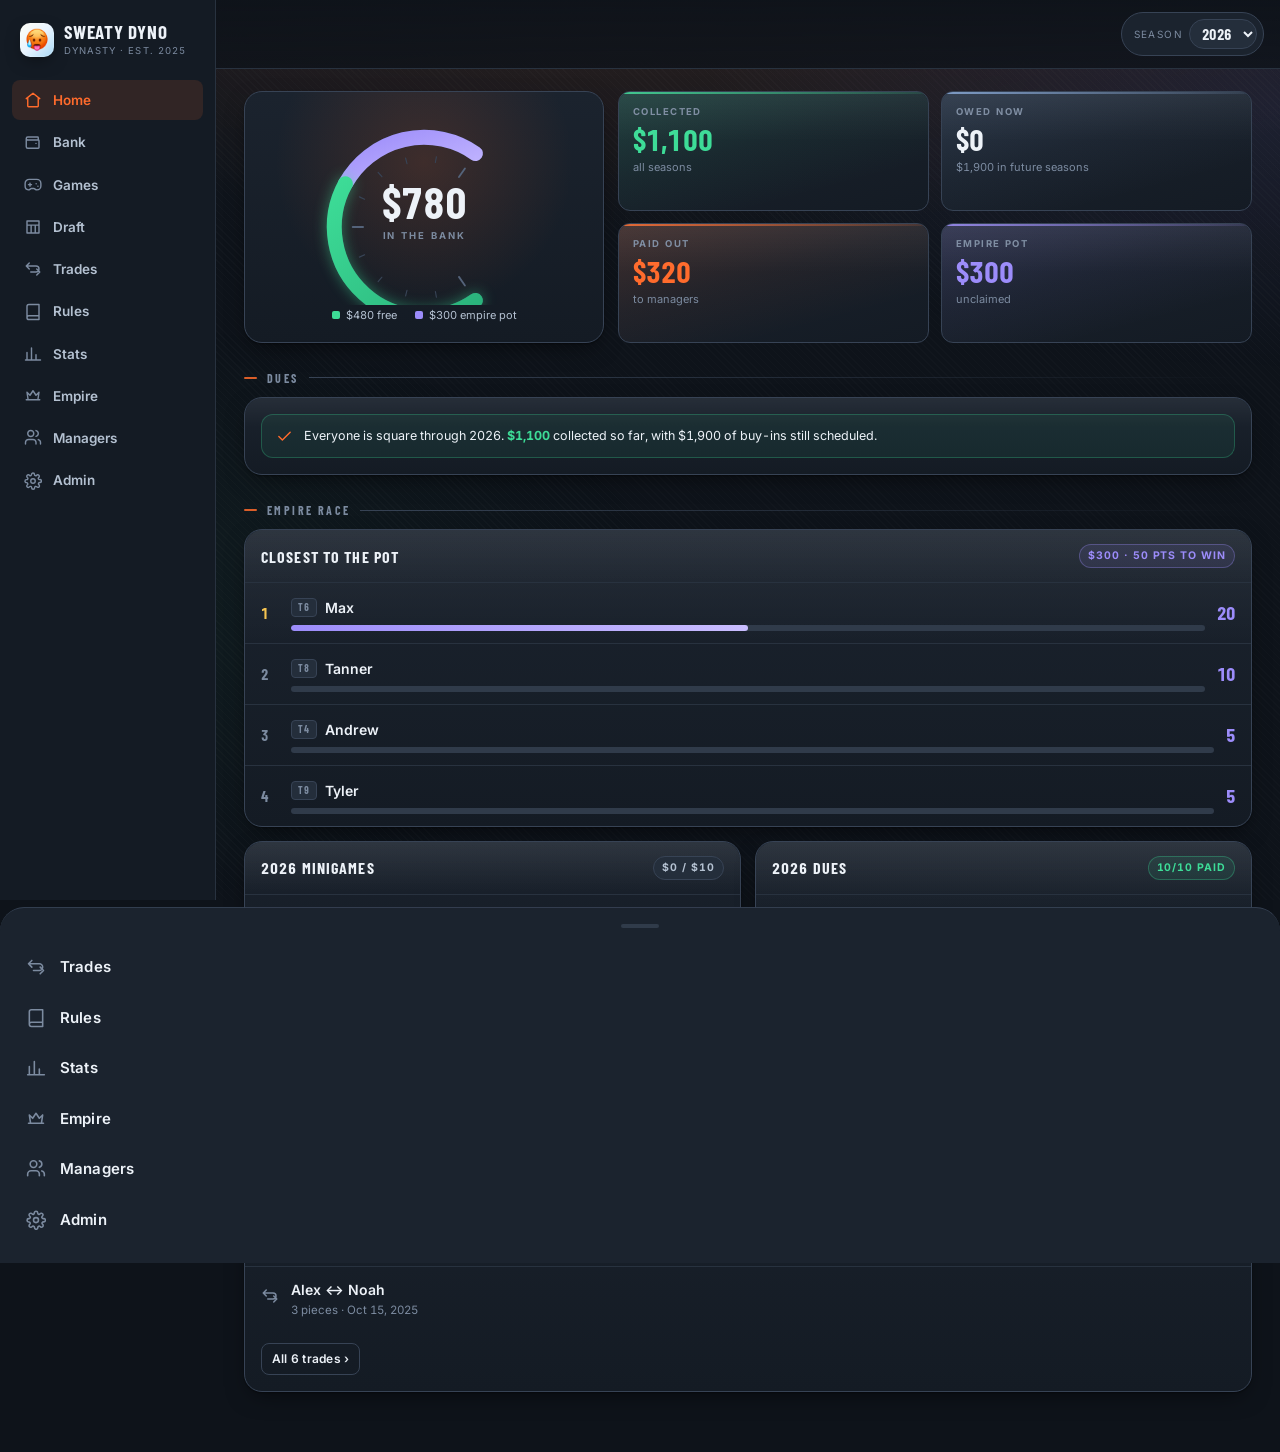
==== commit 4aa62bff: "Give the icon emoji more of the tile 310 left a lot of air for a glyph that has to read at 16px in a" ====
--- a/index.html
+++ b/index.html
@@ -9,7 +9,7 @@
 <meta name="mobile-web-app-capable" content="yes">
 <meta name="apple-mobile-web-app-capable" content="yes">
 <meta name="apple-mobile-web-app-status-bar-style" content="black-translucent">
-<link rel="icon" href="[data-uri]">
+<link rel="icon" href="[data-uri]">
 <link rel="apple-touch-icon" href="apple-touch-icon.png">
 <link rel="manifest" href="site.webmanifest">
 <link rel="preconnect" href="https://fonts.googleapis.com">
--- a/css/style.css
+++ b/css/style.css
@@ -96,7 +96,7 @@
 /* app icon -- generated */
 .brand .mark{
   width:34px;height:34px;border-radius:10px;flex:none;
-  background-image:url([data-uri]);
+  background-image:url([data-uri]);
   background-size:cover;background-position:center;background-repeat:no-repeat;
   box-shadow:0 0 0 1px rgba(255,255,255,.14) inset, 0 6px 18px -6px rgba(0,0,0,.6);
 }
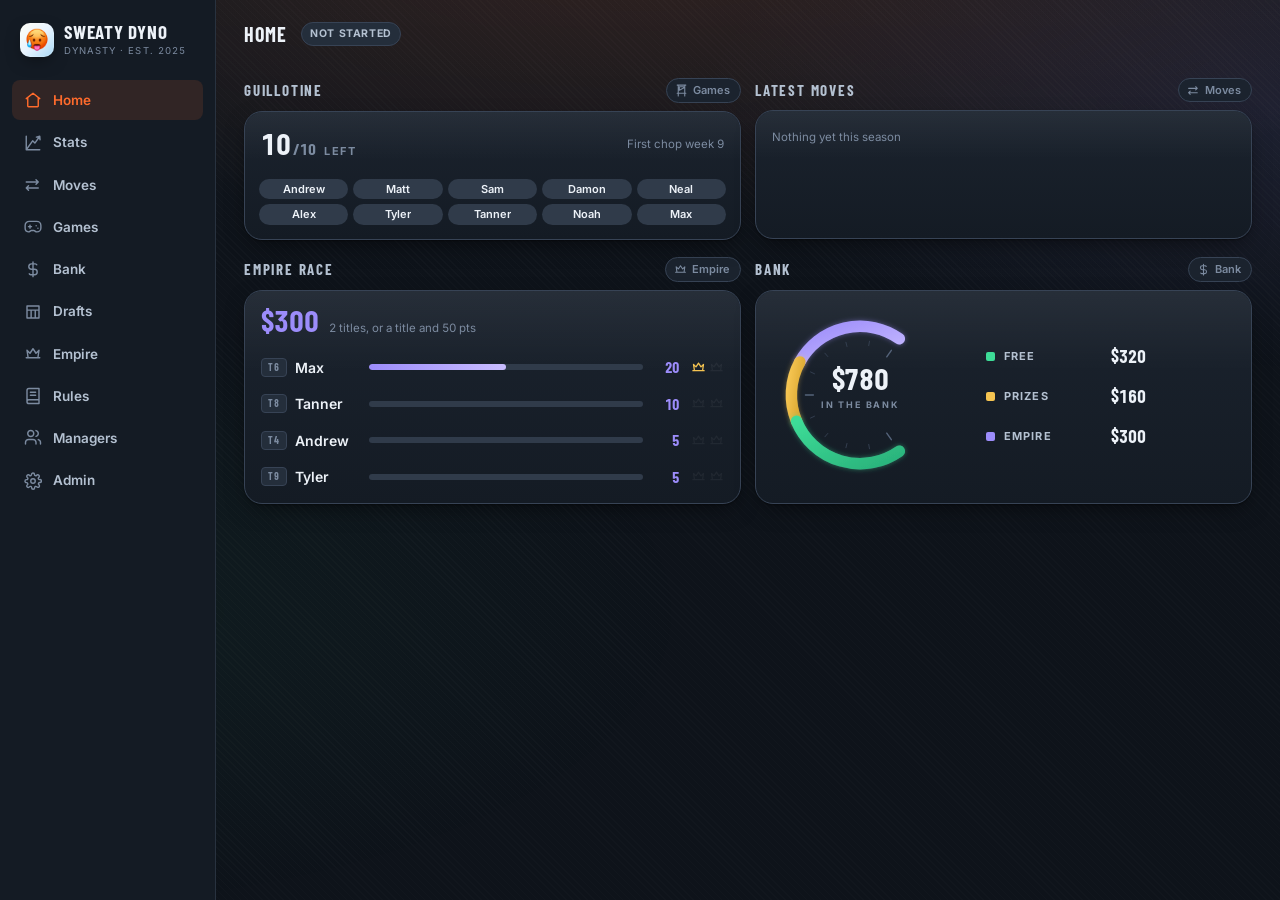
==== commit 94b7f7c6: "Final phone sweep: Moves rename and header line, even guillotine grid, gauge glow on iOS - Home: wid" ====
--- a/index.html
+++ b/index.html
@@ -14,7 +14,7 @@
 <link rel="manifest" href="site.webmanifest">
 <link rel="preconnect" href="https://fonts.googleapis.com">
 <link rel="preconnect" href="https://fonts.gstatic.com" crossorigin>
-<link rel="stylesheet" href="https://fonts.googleapis.com/css2?family=Barlow+Condensed:wght@600;700&family=Inter:wght@400;500;600;700&display=swap">
+<link rel="stylesheet" href="https://fonts.googleapis.com/css2?family=Barlow+Condensed:wght@600;700&family=Inter:wght@400;500;600;700;800&display=swap">
 <link rel="stylesheet" href="css/style.css">
 </head>
 <body>
--- a/css/style.css
+++ b/css/style.css
@@ -70,6 +70,20 @@
 a{color:inherit}
 button{font:inherit; color:inherit; background:none; border:none; cursor:pointer}
 input,select,textarea{font:inherit; color:inherit; font-variant-numeric:tabular-nums}
+/* a number field's spinner is another piece of platform chrome in a white box */
+input[type=number]{-moz-appearance:textfield}
+input[type=number]::-webkit-outer-spin-button,
+input[type=number]::-webkit-inner-spin-button{-webkit-appearance:none;margin:0}
+/* A native select paints itself: on macOS a white box with its own arrows,
+   whatever background it is given. Drop the platform chrome and draw our own
+   caret, so a dropdown looks like everything else in the tool. The option list
+   itself still belongs to the OS -- that part cannot be styled. */
+select{
+  appearance:none;-webkit-appearance:none;cursor:pointer;
+  background-image:url('data:image/svg+xml;utf8,<svg xmlns="http://www.w3.org/2000/svg" width="12" height="12" viewBox="0 0 24 24" fill="none" stroke="%237C8BA0" stroke-width="2.5" stroke-linecap="round" stroke-linejoin="round"><path d="m6 9 6 6 6-6"/></svg>');background-repeat:no-repeat;
+  background-position:right 8px center;padding-right:26px;
+}
+select::-ms-expand{display:none}
 table{border-collapse:collapse; width:100%}
 
 .ic{width:18px;height:18px;flex:none;stroke-width:2}
@@ -104,16 +118,24 @@
 .brand h1{font-size:21px; text-transform:uppercase; letter-spacing:.04em; white-space:nowrap}
 .brand small{display:block; font-size:10px; letter-spacing:.16em; text-transform:uppercase; color:var(--ink-3); margin-top:1px}
 
-.season-pick{
-  margin-left:auto; display:flex; align-items:center; gap:6px;
-  background:var(--surface); border:1px solid var(--line); border-radius:999px;
-  padding:6px 6px 6px 12px;
-}
-.season-pick label{font-size:10px;letter-spacing:.14em;text-transform:uppercase;color:var(--ink-3)}
+/* Sits inside a page now, not the chrome -- and the select is already a pill,
+   so it does not need a second one wrapped around it and the label. */
+.season-pick{display:flex; align-items:center; gap:8px; flex:none}
+.season-pick span{font-size:10px;letter-spacing:.14em;text-transform:uppercase;color:var(--ink-3)}
 .season-pick select{
-  background:var(--surface-2); border:1px solid var(--line); border-radius:999px;
-  padding:4px 8px; font-family:var(--f-display); font-weight:700; font-size:15px; letter-spacing:.03em;
-}
+  background-color:var(--surface-2); border:1px solid var(--line); border-radius:999px;
+  padding:3px 22px 3px 10px; font-family:var(--f-display); font-weight:700; font-size:14px;
+  letter-spacing:.03em; background-position:right 6px center;
+}
+
+/* A page that owns a season control puts it on a header line with the title. */
+.view-hd{display:flex;align-items:center;gap:10px;margin:0 0 14px;flex-wrap:wrap}
+.view-hd h2{
+  font-family:var(--f-display);font-size:20px;font-weight:700;
+  text-transform:uppercase;letter-spacing:.05em;margin-right:auto;
+}
+.view-hd .chip{margin-right:auto;margin-left:-4px}
+.view-hd h2 + .chip{margin-left:0}
 
 main{flex:1; padding:18px 16px calc(var(--tab-h) + env(safe-area-inset-bottom) + 28px); max-width:1180px; width:100%; margin:0 auto}
 
@@ -150,6 +172,8 @@
   border-radius:var(--r-xl) var(--r-xl) 0 0; padding:10px 14px calc(env(safe-area-inset-bottom) + 18px);
   transform:translateY(102%); transition:transform .26s cubic-bezier(.2,.8,.2,1);
 }
+/* all ten tabs: on a short phone it scrolls rather than running off the top */
+.sheet{max-height:85dvh;overflow-y:auto}
 .sheet.open{transform:translateY(0)}
 .sheet .grab{width:38px;height:4px;border-radius:99px;background:var(--surface-3);margin:6px auto 14px}
 .sheet a,.sheet button.sheet-item{
@@ -167,6 +191,9 @@
   position:relative;
   background:linear-gradient(180deg,var(--surface),var(--bg-2));
   border:1px solid var(--line); border-radius:var(--r-lg); box-shadow:var(--shadow);
+  /* clip to the radius: a table header's square corners used to sit proud of it.
+     Safe because popovers, toasts and modals all mount on <body>, not in here. */
+  overflow:hidden;
 }
 .card::before{
   content:""; position:absolute; inset:0; border-radius:inherit; pointer-events:none;
@@ -197,7 +224,15 @@
 /* The +/- marker is a real element with two bars, inserted only on titles that
    actually toggle — so it is never an affordance that does nothing. The vertical
    bar collapses into the horizontal one, turning the plus into a minus. */
-.section-title[aria-expanded]{cursor:pointer;user-select:none}
+/* A heading you click is a control, so it reads a step larger than a plain
+   label -- the tighter letterspacing keeps the extra size from spreading the
+   words out. Only the ones app.js actually wired are affected: a title inside a
+   card is a label and stays as it was. */
+.section-title[aria-expanded]{
+  cursor:pointer;user-select:none;
+  font-size:13.5px;letter-spacing:.16em;margin-top:28px;
+}
+.section-title[aria-expanded] .sec-mark{width:14px;height:14px}
 .section-title[aria-expanded]:hover{color:var(--ink-2)}
 .section-title[aria-expanded]:focus-visible{outline:2px solid var(--heat);outline-offset:3px;border-radius:4px}
 .section-title[aria-expanded="false"]{color:var(--ink-2)}
@@ -225,7 +260,12 @@
 .chip.mint{color:var(--mint);border-color:rgba(61,220,151,.3);background:rgba(61,220,151,.09)}
 .chip.gold{color:var(--gold);border-color:rgba(245,196,81,.32);background:rgba(245,196,81,.10)}
 .chip.violet{color:var(--violet);border-color:rgba(156,140,250,.32);background:rgba(156,140,250,.10)}
+.chip.blue{color:var(--blue);border-color:rgba(90,200,250,.32);background:rgba(90,200,250,.10)}
 .chip.red{color:var(--red);border-color:rgba(255,77,94,.32);background:rgba(255,77,94,.10)}
+/* podium places -- silver cool enough to read against gold, bronze warm but
+   clear of --heat so it never looks like the minigame accent */
+.chip.silver{color:#CBD5E1;border-color:rgba(203,213,225,.3);background:rgba(203,213,225,.09)}
+.chip.bronze{color:#C98C4E;border-color:rgba(201,140,78,.34);background:rgba(201,140,78,.11)}
 .chip.ghost{background:transparent}
 .chip.plain{text-transform:none;letter-spacing:.01em;font-weight:600;font-size:11.5px}
 
@@ -287,25 +327,134 @@
 .tile.gold{--tint:245,196,81}
 .tile.violet{--tint:156,140,250}
 .tile.red{--tint:255,77,94}
+.tile.blue{--tint:90,200,250}
 .tile:not(.accent):not(.mint):not(.gold):not(.violet):not(.red){--tint:132,166,214}
 .tile .k{font-size:9.5px;letter-spacing:.15em;text-transform:uppercase;color:var(--ink-3);font-weight:700}
 .tile .v{font-family:var(--f-display);font-size:30px;font-weight:700;line-height:1.05;margin-top:5px;letter-spacing:.005em}
 .tile .m{font-size:11px;color:var(--ink-3);margin-top:3px}
+/* The season's shape in one card: kinds down the side, phases across the top,
+   each said once. The counts carry the weight; everything that labels them is
+   deliberately quieter. */
+.sum{margin-top:8px}
+.sum-row{display:grid;grid-template-columns:minmax(96px,160px) 1fr 1fr 1fr;align-items:center;
+  gap:12px;padding:11px 16px;border-top:1px solid var(--line-soft)}
+/* the phases share what is left rather than hugging the right edge, so a wide
+   card has no dead middle */
+.sum-row > div,.sum-row.hd span + span{text-align:center}
+/* A rule between every column, and the two phases held back a step: the row
+   then reads as this plus this equals that, rather than three separate figures
+   that happen to sit together. */
+.sum-row > div + div,.sum-row.hd span + span + span{
+  border-left:1px solid var(--line-soft);padding-left:12px}
+.sum-row > div:not(.tot){opacity:.62}
+.sum-row.hd .tot{color:var(--ink-2)}
+.sum-row.hd{padding:9px 16px 5px;border-top:0}
+.sum-row.hd span{font-size:9.5px;letter-spacing:.14em;text-transform:uppercase;color:var(--ink-3)}
+.sum-row b{font-family:var(--f-display);font-size:18px;font-weight:700;
+  letter-spacing:.03em;color:var(--ink-2)}
+/* Count and money read as one figure -- same size, the money in parentheses --
+   and the pair centres under its column heading. */
+.sum-row > div{display:flex;align-items:baseline;justify-content:center;gap:7px}
+.sum-row em{font-style:normal;font-family:var(--f-display);
+  font-size:24px;font-weight:700;line-height:1.1;letter-spacing:.01em}
+.sum-row em.none{color:var(--ink-3);opacity:.5}
+.sum-row i{font-style:normal;font-family:var(--f-display);font-size:24px;
+  font-weight:700;line-height:1.1;letter-spacing:.01em;color:var(--mint)}
+/* The slash is punctuation, not data: it belongs to neither figure, so it takes
+   neither figure's colour. Its line-height is pinned to the figures' -- left to
+   inherit the body's 1.5 it made the waiver rows taller than the free-agent
+   ones, which is the whole reason the money moved out from underneath. */
+.sum-row s{text-decoration:none;font-family:var(--f-display);font-size:20px;
+  font-weight:400;line-height:1.1;color:var(--ink-3);opacity:.7}
 .tile.accent .v{color:var(--heat)} .tile.mint .v{color:var(--mint)}
 .tile.gold .v{color:var(--gold)} .tile.violet .v{color:var(--violet)}
-.tile.red .v{color:var(--red)}
+/* best is green and worst red; a margin is neither, so blowout is blue */
+.tile.red .v{color:var(--red)} .tile.blue .v{color:var(--blue)}
 
 /* data rows */
 .rows{display:flex;flex-direction:column}
 .row{
   display:flex;align-items:center;gap:12px;padding:12px 16px;
-  border-bottom:1px solid var(--line-soft);
+  border-bottom:2px solid var(--line);
 }
 .row:last-child{border-bottom:none}
 .row .grow{flex:1;min-width:0}
 .row .t{font-weight:600;font-size:14px;overflow:hidden;text-overflow:ellipsis;white-space:nowrap}
 .row .s{font-size:11.5px;color:var(--ink-3);margin-top:2px}
 .row .val{font-family:var(--f-display);font-size:19px;font-weight:700;flex:none}
+
+/* The empire header: pot and race are two halves of one card. The pot states
+   the rule, the race shows who is near it, so they share a surface and a
+   divider rather than being two cards with a gap between them. */
+.empire-top{overflow:hidden}
+.empire-top .pot-side{
+  position:relative;overflow:hidden;text-align:center;
+  padding:24px 16px 18px;border-bottom:1px solid var(--line-soft);
+  display:flex;flex-direction:column;justify-content:center;
+}
+.empire-top .pot-side::before{
+  content:"";position:absolute;left:50%;top:-46%;transform:translateX(-50%);
+  width:340px;height:340px;border-radius:50%;pointer-events:none;
+  background:radial-gradient(circle,rgba(156,140,250,.17),transparent 62%);
+}
+.empire-top .pot-side > *{position:relative}
+.empire-top .race{padding:12px 0}
+
+/* The pot's growth chart takes whatever height the race leaves, so the two
+   halves finish together instead of the left one trailing off into a gap. */
+.pot-growth{
+  display:flex;gap:4px;justify-content:center;align-items:stretch;
+  /* the rule text above wraps to two lines and was landing almost on the bars.
+     Only the desktop column has slack to give -- stacked, the card is already
+     snug and a big gap there would just look loose. */
+  margin-top:22px;flex:1 1 auto;
+  /* takes up slack, but capped: the pot plateaus once it is funded, so the flat
+     grey tail would otherwise become the biggest thing on the card */
+  min-height:62px;max-height:116px;
+}
+.pot-growth .col{
+  flex:1;max-width:56px;min-width:0;
+  display:flex;flex-direction:column;justify-content:flex-end;gap:5px;
+}
+.pot-growth .bar{width:100%;border-radius:3px;flex:none}
+.pot-growth span{font-size:9.5px;color:var(--ink-3);font-weight:600;flex:none}
+@media (min-width:900px){
+  /* no align-items:start -- the columns stretch so the divider runs the full
+     height of the card instead of stopping where the pot's content ends */
+  .empire-top{display:grid;grid-template-columns:minmax(272px,336px) 1fr}
+  .empire-top .pot-side{border-bottom:none;border-right:1px solid var(--line-soft)}
+  .empire-top .pot-growth{margin-top:46px}
+}
+
+/* One line per manager, no rules between them -- ten of them read as a block. */
+.race{display:flex;flex-direction:column}
+.race-row{display:flex;align-items:center;gap:12px;padding:4px 16px}
+/* the team tag and name, as on Home */
+.race-row .who{
+  flex:none;width:128px;display:flex;font-size:13.5px;font-weight:600;color:var(--ink);
+  overflow:hidden;text-overflow:ellipsis;white-space:nowrap;
+}
+.race-row.out .who{color:var(--ink-3)} .race-row.out .who b{font-weight:500}
+.race-row .meter{flex:1;height:10px}
+.race-row .pts{
+  flex:none;min-width:28px;text-align:right;font-variant-numeric:tabular-nums;
+  font-family:var(--f-display);font-size:18px;font-weight:700;color:var(--violet);
+}
+.race-row .pts.zero{color:var(--ink-3)}
+/* Room for every crown the pot demands, filled or not, so an earned one always
+   lands in the same column and the gap beside it is what is still to win. */
+.race-row .ttl{
+  flex:none;display:flex;align-items:center;gap:4px;
+  width:calc(var(--slots,2) * 16px + (var(--slots,2) - 1) * 4px);
+}
+.race-row .ttl svg{width:16px;height:16px;stroke-width:2.1}
+.race-row .ttl .on{color:var(--gold)}
+/* a title still to win: the crown's outline, in the grey of an empty bar */
+/* dark enough to sit back into the card: it says a slot is there, it
+   should not compete with the gold ones for the eye */
+/* translucent, not a fixed grey: the Empire card is lighter at the top, and a
+   solid shade vanished there while still showing lower down */
+.race-row .ttl .off,.hm-crowns .off{color:rgba(255,255,255,.05)}
 
 /* meter */
 .meter{height:6px;border-radius:99px;background:var(--surface-3);overflow:hidden}
@@ -324,13 +473,30 @@
 }
 table.dt td{padding:10px 12px;border-bottom:1px solid var(--line-soft);white-space:nowrap}
 table.dt tbody tr:last-child td{border-bottom:none}
-table.dt tbody tr.total td{border-top:1px solid var(--line);font-weight:700;background:rgba(255,255,255,.022)}
+/* Every body cell is opaque so the frozen first column can simply match its own
+   row. Tints are a layer ON the base rather than a translucent replacement --
+   a see-through sticky cell would let the scrolled columns show through it. */
+table.dt tbody td{background:var(--surface)}
+table.dt tbody tr.total td{
+  border-top:1px solid var(--line);font-weight:700;
+  background:linear-gradient(rgba(255,255,255,.022),rgba(255,255,255,.022)),var(--surface);
+}
 table.dt td.n,table.dt th.n{text-align:right;font-variant-numeric:tabular-nums}
 table.dt td.sticky,table.dt th.sticky{
-  position:sticky;left:0;background:var(--bg-2);z-index:2;
-  box-shadow:1px 0 0 var(--line-soft);
-}
-table.dt th.sticky{z-index:3}
+  position:sticky;left:0;z-index:2;box-shadow:1px 0 0 var(--line-soft);
+}
+table.dt th.sticky{background:var(--bg-2);z-index:3}
+/* One width for every season column, so the surplus is shared evenly instead of
+   going to whichever column happens to hold the widest figure. The label column
+   takes width:1% -- with nowrap that collapses it to its longest name and hands
+   the rest of the table to the columns that carry the data. */
+/* width equalises the SURPLUS when the table is narrower than its container;
+   min-width stops the columns being squeezed proportionally when it is wider,
+   which is what let the "$150" column win again on a phone. With a floor, the
+   table overflows instead and .tw scrolls it -- which is the intended behaviour
+   there anyway. */
+table.dt th.n{width:76px;min-width:76px}
+table.dt th.sticky{width:1%}
 
 /* empty state */
 .empty{padding:34px 20px;text-align:center;color:var(--ink-3)}
@@ -347,65 +513,519 @@
 .banner b{color:var(--heat)}
 
 /* ---------- gauge (dashboard hero) ---------- */
-.gauge-card{position:relative;overflow:hidden;padding:20px 16px 18px;text-align:center}
+.gauge-card{position:relative;overflow:hidden;padding:14px 16px 18px;text-align:center}
 .gauge-card::before{
   content:"";position:absolute;left:50%;top:-40%;transform:translateX(-50%);
   width:340px;height:340px;border-radius:50%;
   background:radial-gradient(circle,rgba(255,107,44,.16),transparent 62%);pointer-events:none;
 }
-.gauge{position:relative;width:230px;max-width:82vw;margin:0 auto;display:block}
+/* overflow:visible, because an SVG clips to its viewport by default and the
+   glow under the arc is a filter that paints past it -- no height guess can
+   settle that, only letting it out. It is pulled up so the arc's foot clears
+   the legend rather than the legend being pulled up to meet it. */
+.gauge{position:relative;width:268px;max-width:82vw;margin:-10px auto 0;display:block;overflow:visible}
+/* 44% of the taller box puts the figure where 52% of the short one did --
+   just above the arc's centre */
 .gauge-val{
-  position:absolute;left:0;right:0;top:52%;transform:translateY(-50%);text-align:center;pointer-events:none;
-}
-.gauge-val .big{font-family:var(--f-display);font-size:44px;font-weight:700;line-height:1;letter-spacing:-.01em}
+  position:absolute;left:0;right:0;top:44%;transform:translateY(-50%);text-align:center;pointer-events:none;
+}
+.gauge-val .big{font-family:var(--f-display);font-size:50px;font-weight:700;line-height:1;letter-spacing:-.01em}
 .gauge-val .lbl{font-size:9.5px;letter-spacing:.2em;text-transform:uppercase;color:var(--ink-3);margin-top:5px;font-weight:700}
-.gauge-legend{display:flex;justify-content:center;gap:18px;margin-top:2px;flex-wrap:wrap}
+.gauge-legend{display:flex;justify-content:center;gap:18px;margin-top:8px;flex-wrap:wrap}
 .gauge-legend div{display:flex;align-items:center;gap:6px;font-size:11px;color:var(--ink-2)}
 .gauge-legend i{width:8px;height:8px;border-radius:2px;display:block}
 
+/* One card, one graphic: the dial and its own segments spelled out beside it.
+   The claims give the card a reason to be wide, rather than a narrow card
+   sitting in a wide space. */
+/* No card. A box with a visible edge far from its contents reads as a box that
+   failed to fill, however its contents are aligned -- and there is nothing
+   honest left to put in one, since every candidate figure is already on screen
+   somewhere below. On the page itself, the space beside it is unremarkable. */
+.bank-hero{display:grid;grid-template-columns:1fr;gap:4px;
+  margin:0 0 6px;position:relative}
+.bank-hero::before{
+  content:"";position:absolute;left:24%;top:-42%;transform:translateX(-50%);
+  width:420px;height:420px;border-radius:50%;z-index:-1;
+  background:radial-gradient(circle,rgba(255,107,44,.13),transparent 64%);pointer-events:none;
+}
+.bh-dial{position:relative;display:flex;justify-content:center}
+.bh-claims{list-style:none;margin:0;padding:0;display:flex;flex-direction:column;justify-content:center;gap:2px}
+/* the figure belongs to its label, so it sits close to it and the detail text
+   is pushed clear -- the column gaps do that, not a margin on right-aligned
+   text, which cannot move */
+/* wide enough for the longest label on one line -- the columns are fixed so the
+   figures align, and a label that wraps breaks that */
+.bh-claims li{
+  display:grid;grid-template-columns:10px 102px 72px 1fr;align-items:baseline;
+  gap:7px;padding:10px 4px;
+}
+.bh-claims .bh-m{margin-left:20px}
+.bh-claims li + li{border-top:1px solid var(--line-soft)}
+/* on the label's own line, not centred in a row the figure makes taller --
+   the swatch belongs to the small caps beside it */
+.bh-claims i{width:9px;height:9px;border-radius:2px;align-self:baseline;position:relative;top:0}
+.bh-k{font-size:12.5px;letter-spacing:.1em;text-transform:uppercase;color:var(--ink-2);
+  font-weight:700;white-space:nowrap}
+.bh-claims b{font-family:var(--f-display);font-size:22px;font-weight:700;text-align:right;letter-spacing:-.01em;margin-right:6px}
+.bh-m{font-size:11.5px;color:var(--ink-3);line-height:1.45}
+@media (min-width:760px){
+  /* side by side, starting at the page's own left edge like every other
+     section -- with no card there is nothing to centre inside */
+  .bank-hero{grid-template-columns:auto auto;justify-content:start;gap:34px;margin-bottom:10px}
+}
+@media (max-width:620px){
+  /* One line per claim rather than two: three claims were costing six rows
+     under the dial, which is most of a phone screen before anything is said. */
+  /* spread as far as the longest detail string will allow before it clips */
+  .bh-claims li{grid-template-columns:9px 84px 56px minmax(0,1fr);gap:8px;padding:8px 2px 8px 8px}
+  .bh-claims .bh-k{font-size:11px;letter-spacing:.06em}
+  .bh-claims b{font-size:19px;text-align:right;margin-right:8px}
+  .bh-claims .bh-m{margin-left:13px;font-size:10px;
+    overflow:hidden;text-overflow:ellipsis;white-space:nowrap}
+}
+
 /* ---------- draft board ---------- */
+/* One rule covers both cases, with no breakpoint and no min-width:max-content
+   (which is what used to force the grid wider than its card and push the tenth
+   column off): each column is at least 78px and otherwise shares the width
+   evenly. Wide enough, every slot is on screen; too narrow, .board scrolls. */
 .board{overflow-x:auto;-webkit-overflow-scrolling:touch;padding:2px 0 8px}
-.board-grid{display:grid;gap:7px;padding:0 16px 4px;min-width:max-content}
+.board-grid{
+  display:grid;gap:6px;padding:0 14px 4px;
+  grid-template-columns:repeat(var(--cols),minmax(78px,1fr));
+  /* at least as wide as its narrowest columns: otherwise the tracks overflow
+     the grid's own box, its right padding stays behind at the card's edge, and
+     scrolled to the end the last column sits hard against the border */
+  min-width:calc(var(--cols) * 78px + (var(--cols) - 1) * 6px + 28px);
+}
+/* the board is the whole card -- no rule under the header, nothing under the grid */
+.draft-card .card-hd{border-bottom:none}
+
+/* Name only, no slot number and no team stripe -- the pick numbers underneath
+   carry the slot, so the header can be a thin label instead of a card. */
 .board-head{
-  display:flex;flex-direction:column;gap:4px;align-items:center;justify-content:flex-end;
-  padding:8px 6px;border-radius:var(--r-sm);background:var(--surface-2);border:1px solid var(--line);
-}
-.board-head .sl{font-family:var(--f-display);font-size:11px;font-weight:700;color:var(--ink-3);letter-spacing:.1em}
-.board-head .nm{font-size:11.5px;font-weight:700;white-space:nowrap}
+  display:flex;align-items:center;justify-content:center;min-width:0;width:100%;
+  padding:5px 6px;border-radius:var(--r-sm);
+  background:var(--surface-2);border:1px solid var(--line);
+  font-size:11.5px;font-weight:700;color:var(--ink);cursor:pointer;
+  overflow:hidden;text-overflow:ellipsis;white-space:nowrap;
+}
+.board-head:hover{border-color:var(--heat)}
+/* Picking one manager out of the board: his head and the picks he made hold
+   their colour, everything else falls back far enough to read as background
+   without disappearing. */
+.board-grid.focused .board-head:not(.on){opacity:.3}
+.board-grid.focused .pick:not(.on){opacity:.16}
+.board-head.on{border-color:var(--heat);color:var(--heat);background:rgba(255,107,44,.1)}
+.board-grid.focused .pick.on{box-shadow:0 0 0 1px var(--heat)}
 .pick{
-  width:132px;padding:8px 9px;border-radius:var(--r-sm);
+  min-width:0;border-radius:var(--r-sm);
   background:var(--surface);border:1px solid var(--line);
-  display:flex;flex-direction:column;gap:5px;position:relative;overflow:hidden;
-}
+  display:flex;flex-direction:column;position:relative;overflow:hidden;
+}
+.pick .body{padding:7px 9px 8px;display:flex;flex-direction:column;gap:3px;min-width:0}
 .pick .no{font-family:var(--f-display);font-size:10px;font-weight:700;color:var(--ink-3);letter-spacing:.08em}
-.pick .pl{font-size:12.5px;font-weight:600;line-height:1.25}
-.pick .via{
-  font-size:9.5px;letter-spacing:.06em;text-transform:uppercase;font-weight:700;
-  color:var(--heat);display:flex;align-items:center;gap:4px;
-}
-.pick.traded{border-color:rgba(255,107,44,.34)}
-.pick.traded::before{
-  content:"";position:absolute;left:0;top:0;bottom:0;width:2.5px;background:var(--heat);
-}
-.pick .top{display:flex;align-items:center;gap:6px}
+/* first name small over last name -- the shape a draft board is read in */
+.pick .nm{display:flex;flex-direction:column;line-height:1.16;min-width:0}
+.pick .nm b,.pick .nm i{overflow:hidden;text-overflow:ellipsis;white-space:nowrap;display:block}
+.pick .nm b{font-size:11.5px;font-weight:500;color:var(--ink-2)}
+.pick .nm i{font-style:normal;font-size:13px;font-weight:700;color:var(--ink)}
+
+/* A traded slot says so in a strip along the BOTTOM: the pick number and the
+   name then sit at the same height in every cell, traded or not. */
+.tr-banner{
+  margin-top:auto;
+  display:flex;align-items:center;gap:4px;padding:2px 8px;min-width:0;
+  font-size:9.5px;font-weight:700;letter-spacing:.05em;text-transform:uppercase;
+  color:var(--heat);background:rgba(255,107,44,.15);
+  border-top:1px solid rgba(255,107,44,.3);
+  overflow:hidden;text-overflow:ellipsis;white-space:nowrap;
+}
+.tr-banner .ar{font-size:11px;line-height:1;flex:none}
 .pick.blank{background:repeating-linear-gradient(45deg,var(--surface) 0 6px,transparent 6px 12px);opacity:.5}
+
+/* ---------- draft haul ---------- */
+/* One row per manager, same shape and divider weight as a minigame row. */
+.haul-list{display:flex;flex-direction:column}
+.haul{border-bottom:2px solid var(--line)}
+.haul:last-child{border-bottom:none}
+.haul-hd{display:flex;align-items:center;gap:10px;padding:9px 14px;cursor:pointer;min-width:0}
+.haul-hd:focus-visible{outline:2px solid var(--heat);outline-offset:-2px}
+.haul-hd:active{background:var(--surface-2)}
+.haul-hd .tnum{
+  font-family:var(--f-display);font-size:10px;font-weight:700;color:var(--ink-3);
+  letter-spacing:.06em;background:var(--surface-2);border:1px solid var(--line);
+  border-radius:4px;padding:2px 5px;flex:none;min-width:30px;text-align:center;
+}
+.haul-hd .who{font-size:14px;font-weight:700;overflow:hidden;text-overflow:ellipsis;white-space:nowrap}
+.haul-hd .cnt{
+  margin-left:auto;flex:none;white-space:nowrap;color:var(--ink-3);
+  font-family:var(--f-display);font-size:15px;font-weight:700;
+}
+.haul .acc-caret{transition:transform .18s;color:var(--ink-3);flex:none}
+.haul.open .acc-caret{transform:rotate(90deg)}
+/* Pills sized to their own name, wrapping, flush with the row's left edge. */
+.haul-bd{display:none;flex-wrap:wrap;gap:6px;padding:0 14px 11px}
+.haul.open .haul-bd{display:flex}
+.haul-pick{
+  display:inline-flex;align-items:baseline;gap:7px;min-width:0;max-width:100%;
+  padding:4px 11px;border-radius:999px;font-size:12.5px;font-weight:600;
+  background:var(--surface);border:1px solid var(--line);
+}
+.haul-pick b{
+  font-family:var(--f-display);font-size:10px;font-weight:700;color:var(--ink-3);
+  letter-spacing:.06em;flex:none;
+}
+.haul-pick > span{overflow:hidden;text-overflow:ellipsis;white-space:nowrap}
+
+/* Position is carried by the surface itself, so no chip inside it. Tinted rather
+   than solid: thirty saturated blocks would drown the names they are labelling.
+   Shared by the board cells and the draft-haul rows -- declared after both so it
+   wins over their base background. */
+.tint-QB{background:rgba(245,105,95,.15);border-color:rgba(245,105,95,.36)}
+.tint-RB{background:rgba(61,220,151,.13);border-color:rgba(61,220,151,.34)}
+.tint-WR{background:rgba(90,200,250,.13);border-color:rgba(90,200,250,.34)}
+.tint-TE{background:rgba(245,169,76,.14);border-color:rgba(245,169,76,.36)}
+.tint-K{background:rgba(156,140,250,.15);border-color:rgba(156,140,250,.36)}
+
 
 /* ---------- trades ---------- */
 .trade{border:1px solid var(--line);border-radius:var(--r);background:var(--surface);overflow:hidden}
 .trade + .trade{margin-top:10px}
-.trade-hd{display:flex;align-items:center;gap:9px;padding:10px 13px;background:var(--surface-2);border-bottom:1px solid var(--line-soft)}
-.trade-hd .d{font-family:var(--f-display);font-size:13px;font-weight:700;letter-spacing:.06em;color:var(--ink-2)}
+.trade-hd{
+  position:relative;display:flex;align-items:center;min-height:42px;
+  background:var(--surface-2);border-bottom:1px solid var(--line-soft);
+}
+/* the date rides on top of the name row rather than under it: one header row,
+   whatever is in it */
+.trade-meta{
+  position:absolute;right:13px;top:50%;transform:translateY(-50%);
+  display:flex;align-items:center;gap:9px;
+}
+/* one name per column, mirroring the body grid so each sits over its own haul */
+.trade-names{display:none;flex:1;grid-template-columns:1fr;gap:1px}
+.trade-meta .d{font-family:var(--f-display);font-size:13px;font-weight:700;letter-spacing:.06em;color:var(--ink-2)}
 .trade-body{display:grid;grid-template-columns:1fr;gap:1px;background:var(--line-soft)}
-.trade-side{background:var(--surface);padding:11px 13px}
-.trade-side .who{display:flex;align-items:center;gap:8px;margin-bottom:7px}
-.trade-side .who b{font-size:13.5px}
-.trade-side .who .arrow{font-size:10px;letter-spacing:.12em;text-transform:uppercase;color:var(--ink-3);font-weight:700}
-.trade-side ul{margin:0;padding:0;list-style:none;display:flex;flex-direction:column;gap:5px}
-.trade-side li{display:flex;align-items:center;gap:7px;font-size:13px}
+.trade-side{background:var(--surface);padding:11px 0}
+/* "gets" is a third the size of the name beside it. At 13.5px the name's line
+   box was tight enough that bottom-aligning was the only thing that moved it;
+   at 15px the box is taller, so the bottoms now sit well below the name and the
+   baseline is the right line to share. The team number keeps its own centring,
+   being a box rather than a word. */
+.who{display:flex;align-items:baseline;gap:8px;padding:10px 13px 9px}
+.who .tnum{align-self:center}
+.trade-side .who{padding:0 13px 7px}
+.trade-side ul{padding:0 13px}
+.who b,.ab-who b{font-size:15px}
+.who .arrow,.ab-who .arrow{font-size:10px;letter-spacing:.12em;text-transform:uppercase;color:var(--ink-3);font-weight:700}
+.trade-side ul{margin:0;list-style:none;display:flex;flex-direction:column;gap:5px}
+/* baseline so the club sits on the player's line, as it does on a pickup; the
+   chip keeps its own centring, being a box rather than a word */
+.trade-side li{display:flex;align-items:baseline;gap:7px;font-size:13px}
+.trade-side li .pos-chip{align-self:center}
 .trade-side li .pk{color:var(--ink-2);font-style:italic}
-.cond{padding:11px 13px;background:rgba(156,140,250,.06);border-top:1px solid var(--line-soft);font-size:12.5px;line-height:1.55}
-.cond .lbl{font-size:9.5px;letter-spacing:.16em;text-transform:uppercase;color:var(--violet);font-weight:700;margin-bottom:4px}
-.cond .out{margin-top:7px;padding-top:7px;border-top:1px dashed var(--line);color:var(--ink-2)}
+/* the header carries the managers and nothing else -- a "Trade" chip on a trade
+   said nothing the page had not already said */
+/* who an asset came from, which only a 3+ team deal needs spelling out */
+.trade-side li .from{font-size:11px;color:var(--ink-3);white-space:nowrap}
+.trade.is-cond{border-color:color-mix(in oklab,var(--violet) 45%,var(--line))}
+/* Below the two-column width each side is its own header row -- the manager
+   over his haul -- and the status, pencil and date ride the top one, so the
+   card spends no row on them alone. */
+.trade-meta.in-side{display:none}
+@media (max-width:899px){
+  .trade-hd{display:none}
+  .trade-meta.in-side{display:flex;position:static;transform:none;margin-left:auto;align-self:center;
+    gap:7px;white-space:nowrap}
+  /* a status, a name and a date share the line: the name keeps its width,
+     and the chip and date come down a step to make room */
+  .trade-side .who .tname{flex:none}
+  .in-side .chip{font-size:9px;padding:2px 6px;letter-spacing:.06em}
+  .in-side .d{font-size:12px}
+  .trade-side,.trade.nested .trade-side{padding:0 0 11px}
+  .trade-side .who{min-height:41px;padding:9px 13px 8px;margin-bottom:9px;
+    background:var(--surface-2);border-bottom:1px solid var(--line-soft)}
+  .trade.nested .trade-side{padding-bottom:8px}
+  .trade.nested .trade-side .who{min-height:36px;padding:7px 11px 6px;margin-bottom:7px;background:transparent}
+}
+/* a second, quieter row of pills for filtering inside a tab */
+/* A waiver line: manager, who came in, who went out, what it cost. In and out
+   are the same size and shape so the drop is read, not skimmed past. */
+/* Each pickup is its own card rather than a row in a table: they are separate
+   events, and a shared grid made a week of them read as one block. */
+.wv-list{display:flex;flex-direction:column;gap:10px}
+.row.wv{
+  display:grid;grid-template-columns:minmax(0,1fr) auto;gap:5px 12px;align-items:center;
+  border:1px solid var(--line);border-radius:var(--r);background:var(--surface);
+  padding:11px 14px;
+}
+.wv-in{grid-column:1}
+.wv-out{grid-column:1}
+.wv-who{grid-column:1;min-width:0;display:flex;align-items:baseline;gap:5px;font-size:13.5px}
+.wv-who b{font-weight:600;color:var(--ink-2);white-space:nowrap}
+/* the date wears the same grey as a club, so every line is one row of phrases */
+.wv-who span{font-size:12px;color:var(--ink-3);white-space:nowrap}
+/* baseline, not centre: the club is smaller than the name, and centring it in
+   the row floated it above the name's baseline. The chip keeps its own
+   centring, since it is a box rather than a word. */
+.wv-in,.wv-out{display:flex;align-items:baseline;gap:7px;min-width:0;font-size:13.5px}
+.wv-in .pos-chip,.wv-out .pos-chip{align-self:center}
+.wv-in .nm,.wv-out .nm{overflow:hidden;text-overflow:ellipsis;white-space:nowrap}
+.wv-out{color:var(--ink-3)}
+.wv-out .pos-chip{opacity:.62}
+/* Same size as the name, so the two read as one phrase; the grey alone is
+   enough to keep the player ahead of his club. */
+.nfl{font-size:12px;font-weight:500;letter-spacing:0;color:var(--ink-3);flex:none;margin-left:-2px}
+.wv-mark{font-style:normal;font-weight:700;font-size:16px;width:13px;flex:none;text-align:center}
+.wv-mark.in{color:var(--mint)}
+.wv-mark.out{color:var(--red)}
+/* off the rail: the money and the FA tag sit a touch in from the card edge */
+.wv-val{grid-column:2;grid-row:1;justify-self:end;margin-right:4px}
+/* FA reads at a size closer to the figures it stands in for */
+.chip.wv-val{font-size:12px;padding:4px 10px}
+@media (min-width:760px){
+  /* in and out lead, because they are what the line is about; who and when sit
+     behind them, and the money stays on the right rail */
+  /* every card is its own grid, so the last two tracks are fixed -- otherwise
+     each row would size them to its own content and nothing would line up */
+  /* the drop leans toward the add rather than splitting the width evenly, so
+     the two read as one swap instead of two columns */
+  /* a flexible spacer before the money: it soaks up the slack that used to sit
+     inside the name columns, which pulls the drop and the manager leftward
+     while the value stays on its rail */
+  .row.wv{grid-template-columns:minmax(0,.9fr) minmax(0,1.14fr) 150px minmax(0,.08fr) 64px;gap:12px}
+  .wv-in{grid-column:1}
+  .wv-out{grid-column:2}
+  .wv-who{grid-column:3}
+  /* centred in the track rather than pinned right, so the tag sits on the same
+     visual line as the figures instead of hanging off their edge */
+  .wv-val{grid-column:5;justify-self:center;margin-right:6px}
+}
+
+/* season and manager narrow the same page, so they travel together */
+.hd-picks{display:flex;align-items:center;gap:10px;flex-wrap:wrap;margin-left:auto}
+/* a season's dates, grouped so the year is said once and shown one at a time */
+.win-row{border-top:1px solid var(--line-soft)}
+.win-row:first-of-type{border-top:0}
+.win-hd{display:flex;align-items:center;gap:9px;width:100%;text-align:left;padding:10px 0}
+.win-y{font-family:var(--f-display);font-size:13px;font-weight:700;letter-spacing:.06em;color:var(--ink-2)}
+.win-sum{margin-left:auto;font-size:11.5px;color:var(--ink-3);white-space:nowrap}
+.win-hd .acc-caret{width:15px;height:15px}
+.win-row.open .win-hd .acc-caret{transform:rotate(90deg)}
+.win-bd{display:none;padding:2px 0 12px}
+.win-row.open .win-bd{display:block}
+[data-save-windows]{margin-top:12px}
+.fgrid.four{grid-template-columns:1fr 1fr}
+@media (min-width:760px){ .fgrid.four{grid-template-columns:repeat(4,1fr)} }
+/* a date you are shown rather than asked for */
+.fgrid.four input:disabled{opacity:.62;cursor:default}
+/* the quieter pills share the tabs' line, at the other end of it */
+.pill-bar{display:flex;align-items:center;gap:18px;flex-wrap:wrap}
+/* the pills carry bottom padding for their own scrollbar; inside the bar it
+   only pushes them off the rule's centre */
+.pill-bar .pills{margin-bottom:0;padding-bottom:0}
+/* a rule, not a gap: near enough to read as attached to the tabs, divided
+   enough not to be mistaken for more of them */
+.pill-sep{width:1px;height:20px;background:var(--line);flex:none}
+.pills.sub button{font-size:11.5px;padding:4px 10px}
+@media (max-width:620px){
+  /* the phase columns shrink before the labels do */
+  /* the label takes only what it needs and never wraps -- a two-line "Free
+     Agents" made its row taller than the one above it */
+  /* three columns of "30 / $333" do not fit a phone at desktop sizes -- the row
+     was running off the edge. Everything comes down a step and the columns
+     share what is left equally. */
+  .sum-row{grid-template-columns:minmax(0,auto) repeat(3,minmax(0,1fr));gap:4px;padding:9px 10px}
+  .sum-row b{white-space:nowrap;font-size:13.5px}
+  .sum-row > div + div{padding-left:4px}
+  .sum-row em,.sum-row i{font-size:16px;letter-spacing:0}
+  .sum-row s{font-size:12px}
+  .sum-row > div{gap:3px}
+  .sum-row.hd{padding:8px 10px 3px}
+  .sum-row.hd span{font-size:8.5px;letter-spacing:.04em}
+  /* the lock header carries four things; they come down a step to share a line */
+  .lk-hd{gap:7px;padding:8px 11px}
+  .lk-deal{font-size:12.5px}
+  .lk-date,.lk-until{font-size:11px}
+  .lk-item{padding:7px 11px;gap:7px}
+  .lk-name{font-size:12.5px}
+  .lk-holder{font-size:12px}
+  .lk-holder em{font-size:10px}
+  /* a promised return stacks like the trade above it, so its columns get the
+     same single-column treatment */
+  .ab-col{border-radius:var(--r)}
+  .trade.nested .trade-side{padding:7px 0}
+  .sum-row.hd span{letter-spacing:.06em}
+  /* wrapped onto its own line, the rule above it means nothing */
+  .pill-sep{display:none}
+}
+/* Moves on a phone: the title and both pickers on one line, and the sub-filter
+   on the tabs' line, a step smaller, the rule kept between them */
+@media (max-width:620px){
+  .mv-hd{flex-wrap:nowrap}
+  .mv-hd .hd-picks{flex-wrap:nowrap;gap:8px;min-width:0}
+  .mv-hd .hd-picks .season-pick{gap:6px}
+  /* "2025" says what it is; "All" needs its label more */
+  .mv-hd .hd-picks .season-pick:last-child > span{display:none}
+  .mv-bar{flex-wrap:nowrap;gap:9px}
+  .mv-bar .pill-sep{display:block}
+  .mv-bar > .pills:first-child{flex:none}
+  .mv-bar .pills button{padding:7px 11px}
+  .mv-bar .pills.sub{min-width:0;gap:4px}
+  .mv-bar .pills.sub button{font-size:11px;padding:4px 8px}
+  /* one label width for every row, the header's empty one included -- sized
+     per row, "Trades" sat its counts further left than "Conditional" did, and
+     the header's blank label let the column names slide over both */
+  .sum-row{grid-template-columns:74px repeat(3,minmax(0,1fr))}
+}
+.cond{padding:10px 13px 11px;background:rgba(156,140,250,.06);border-top:1px solid var(--line-soft);font-size:12.5px;line-height:1.5}
+/* the label sits inline with the text it introduces rather than above it */
+.cond-line{margin:0}
+.cond .lbl{font-size:9.5px;letter-spacing:.16em;text-transform:uppercase;color:var(--violet);
+  font-weight:700;margin-right:9px;white-space:nowrap}
+.cond .out{margin-top:6px;padding-top:6px;border-top:1px dashed var(--line);color:var(--ink-2)}
+/* The padlock on a promised asset: it is frozen so that it is still there to
+   settle the condition, so the follow-up is where saying so means something. */
+.trade-side li .lk-mark{display:inline-flex;align-self:center;color:var(--violet);flex:none}
+.trade-side li .lk-mark svg{width:14px;height:14px}
+.lock-chip{display:inline-flex;align-items:center;gap:4px;margin-left:8px;padding:2px 8px;
+  border-radius:999px;vertical-align:1px;
+  background:rgba(156,140,250,.1);border:1px solid color-mix(in oklab,var(--violet) 35%,var(--line));
+  font-size:11.5px;color:var(--ink-2)}
+.lock-chip svg{width:11px;height:11px;color:var(--violet);flex:none}
+/* The tripwire: the app cannot stop a frozen asset from moving, only notice. */
+.lock-break{display:flex;align-items:flex-start;gap:8px;margin-top:8px;padding-top:8px;
+  border-top:1px dashed var(--red);color:var(--red);font-size:12px}
+.lock-break svg{width:14px;height:14px;flex:none;margin-top:1px}
+/* The settlement rides inside the condition that produced it, on the same
+   violet ground -- it carries its own date, and needs no colour of its own to
+   say what it is. */
+.settle-wrap{margin-top:9px}
+/* The follow-up, coloured by where the condition stands: blue while it is only
+   promised, gold once the deadline has passed and it needs a ruling, green when
+   it actually happened, red when it never will. */
+.trade.nested{border-color:color-mix(in oklab,var(--violet) 28%,var(--line));background:var(--bg-2)}
+.trade.nested.is-open{border-color:rgba(90,200,250,.4);background:rgba(90,200,250,.05)}
+.trade.nested.is-due{border-color:rgba(245,196,81,.42);background:rgba(245,196,81,.05)}
+.trade.nested.is-met{border-color:rgba(61,220,151,.4);background:rgba(61,220,151,.05)}
+.trade.nested.is-void{border-color:rgba(255,77,94,.4);background:rgba(255,77,94,.05)}
+.trade.nested.is-void .who b,.trade.nested.is-void .trade-side li{opacity:.65}
+.trade.nested .trade-meta{padding-top:5px}
+.trade.nested .who{padding:7px 11px 6px}
+.trade.nested .trade-side{padding:8px 0}
+.trade.nested .trade-side ul{padding:0 11px}
+.trade.nested .trade-hd{background:transparent}
+.trade.nested .who b{font-size:13.5px}
+.trade.nested .trade-side li{font-size:12.5px}
+/* the standing list of what is frozen right now */
+/* the empty state: the section is worth keeping even with nothing in it */
+.lock-none{display:flex;align-items:center;gap:9px;color:var(--ink-3);font-size:13px}
+.lock-none svg{width:15px;height:15px;color:var(--violet);opacity:.7;flex:none}
+/* What is frozen, grouped under the condition that froze it: the deal and the
+   release date belong to all of them, so the header says them once and each row
+   carries only the asset and its holder. */
+.lk-group{border:1px solid var(--line);border-radius:var(--r);background:var(--surface);
+  overflow:hidden;margin-bottom:10px}
+.lk-hd{
+  display:flex;align-items:baseline;gap:9px;width:100%;text-align:left;
+  padding:9px 13px;background:var(--surface-2);border-bottom:1px solid var(--line-soft);
+  cursor:pointer;
+}
+.lk-hd:hover{background:var(--surface-3)}
+.lk-deal{font-size:13.5px;font-weight:600}
+.lk-date{font-size:12px;color:var(--ink-3)}
+.lk-until{margin-left:auto;font-size:12px;color:var(--violet)}
+.lk-go{width:13px;height:13px;align-self:center;color:var(--ink-3);flex:none}
+.lk-hd:hover .lk-go{color:var(--heat)}
+.lk-item{display:flex;align-items:baseline;gap:9px;padding:8px 13px}
+.lk-item + .lk-item{border-top:1px solid var(--line-soft)}
+.lk{color:var(--violet);display:flex;align-self:center;flex:none}
+.lk svg{width:14px;height:14px}
+.lk-name{font-size:13.5px;min-width:0;overflow:hidden;text-overflow:ellipsis;white-space:nowrap}
+.lk-holder{margin-left:auto;display:flex;align-items:baseline;gap:6px;
+  font-size:13px;font-weight:600;color:var(--ink-2);white-space:nowrap}
+.lk-holder em{font-style:normal;font-size:11px;font-weight:500;color:var(--ink-3)}
+.lk-item.broke .lk-name{color:var(--red)}
+.lk-item.broke .lk{color:var(--red)}
+/* Building the promised return the way the card draws it: a column per
+   manager, empty until you add to it. The menu merges "what kind" with "which
+   one" -- FAAB, a position, a round -- so the row that appears carries only
+   the field that choice still leaves open. */
+/* built to look like the trade it produces: a lighter band naming the manager,
+   his assets on the darker ground beneath */
+.ab-grid{display:grid;grid-template-columns:1fr;gap:10px}
+@media (min-width:620px){
+  /* minmax(0,1fr), not 1fr: a column whose content refuses to wrap would
+     otherwise widen itself and squeeze the other one */
+  .ab-grid{grid-template-columns:minmax(0,1fr) minmax(0,1fr);gap:1px;
+    background:var(--line-soft);border:1px solid var(--line);
+    border-radius:var(--r);overflow:hidden}
+}
+.ab-col{background:var(--surface);padding-bottom:10px;border-radius:var(--r)}
+@media (min-width:620px){ .ab-col{border-radius:0} }
+.ab-who{
+  display:flex;align-items:baseline;gap:8px;margin-bottom:9px;padding:9px 11px;
+  background:var(--surface-2);border-bottom:1px solid var(--line-soft);
+}
+.ab-who .tnum{align-self:center}
+.ab-col > :not(.ab-who){margin-left:11px;margin-right:11px}
+.ab-row{display:flex;align-items:center;gap:7px;margin-bottom:5px}
+/* these controls live outside .field, so they were falling back to the
+   browser's own white box. Same ground, border and ink as every other input,
+   and the select loses its native chrome for a caret drawn in our own grey. */
+.ab-grid .ab-row input:not([type=hidden]),.ab-grid .ab-row select{
+  background-color:var(--bg-2);border:1px solid var(--line);border-radius:var(--r-sm);
+  padding:4px 9px;font-size:13px;line-height:1.5;color:var(--ink);flex:1;min-width:0;
+}
+.ab-grid .ab-row input::placeholder{color:var(--ink-3)}
+.ab-grid .ab-row input:focus,.ab-grid .ab-row select:focus{outline:none;
+  border-color:var(--heat);box-shadow:0 0 0 3px rgba(255,107,44,.14)}
+.ab-grid .ab-row input[type=number]{flex:none;width:96px}
+.ab-kill{display:grid;place-items:center;width:22px;height:22px;flex:none;
+  border-radius:var(--r-sm);color:var(--ink-3)}
+.ab-kill svg{width:13px;height:13px}
+.ab-kill:hover{color:var(--red);background:color-mix(in oklab,var(--red) 14%,transparent)}
+/* the remove button keeps its space so the row never shifts, and shows itself
+   when you are over the row it would remove. No hover on a touch screen, so
+   there it stays visible. */
+@media (hover:hover){
+  .ab-kill{opacity:0;transition:opacity .14s}
+  .ab-row:hover .ab-kill,.ab-kill:focus-visible{opacity:1}
+}
+/* The trigger stays put and the chips flow out beside it, wrapping onto the
+   line below. The palette reserves the height that open state needs, so
+   nothing around it moves when the chips appear. */
+/* No reserved block any more: the modal body holds its own height and scrolls,
+   so the column can be as short as its contents and simply grow when the chips
+   come out. */
+/* a wider row gap than column gap: wrapped chips need air between the lines
+   that the chips on one line do not need between themselves */
+.ab-pal{display:flex;align-items:flex-start;align-content:flex-start;flex-wrap:wrap;
+  gap:7px 4px;margin-top:9px}
+/* the chips are children of .ab-chips, which is display:contents -- they take
+   part in this flex line but are not selectable as its children, so both lists
+   need centring for the separators to sit level with the chips */
+.ab-pal > *,.ab-chips > *{align-self:center}
+.ab-plus{display:inline-flex;align-items:center;gap:5px;flex:none;
+  padding:3px 10px;border-radius:999px;border:1px solid var(--line);
+  background:var(--surface-2);font-size:11px;font-weight:600;letter-spacing:.02em;
+  color:var(--ink-2);cursor:pointer}
+.ab-plus:hover{border-color:var(--heat);color:var(--heat)}
+/* the caret points down at the options it opens */
+.ab-caret{width:12px;height:12px;transform:rotate(90deg);flex:none;color:var(--ink-3)}
+.ab-plus:hover .ab-caret{color:var(--heat)}
+/* it still says what it does; the caret turns to say it can be put away */
+.ab-pal.open .ab-caret{transform:rotate(-90deg)}
+/* display:contents, so the chips join the trigger's own flex line and wrap with
+   it rather than forming a block of their own underneath */
+.ab-chips{display:none}
+.ab-chips .ab-menu-lbl:first-child{display:none}
+.ab-pal.open .ab-chips{display:contents}
+.ab-chips button{flex:none;padding:2px 7px;border-radius:999px;border:1px solid var(--line);
+  background:var(--surface-2);font-size:10.5px;font-weight:600;color:var(--ink-2);cursor:pointer}
+.ab-chips button:hover{border-color:var(--heat);color:var(--heat)}
+.ab-menu-lbl{width:1px;height:12px;padding:0;background:var(--line);margin:0 2px;flex:none}
 
 /* ---------- guillotine ---------- */
 .guillo{display:flex;flex-direction:column;gap:1px;background:var(--line-soft);border-radius:var(--r);overflow:hidden}
@@ -426,13 +1046,30 @@
   letter-spacing:.06em;font-variant-numeric:tabular-nums;
 }
 .lbl-count.full{color:var(--heat)}
-.field input,.field select,.field textarea{
-  background:var(--bg-2);border:1px solid var(--line);border-radius:var(--r-sm);
-  padding:10px 12px;font-size:15px; width:100%;
-}
+/* one line-height for all three, and a date input stripped of the extra chrome
+   Safari gives it -- otherwise Deadline stands taller than the Status select
+   beside it */
+.field input,.field select,.field textarea,.bi-in{
+  background-color:var(--bg-2);border:1px solid var(--line);border-radius:var(--r-sm);
+  padding:10px 12px;font-size:15px;line-height:1.4;width:100%;
+}
+/* An explicit height, because a date input keeps an intrinsic minimum of its
+   own that appearance:none does not remove -- with border-box these are then
+   the same 44px whatever the control is. */
+.field input[type=date]{-webkit-appearance:none;appearance:none;min-height:0}
+/* direct children only: the promised-return builder lives inside a field and
+   sizes its own controls */
+.field > input:not([type=checkbox]),.field > select{height:44px}
+.field select{padding-right:30px;background-position:right 11px center}
 .field input:focus,.field select:focus,.field textarea:focus{outline:none;border-color:var(--heat);box-shadow:0 0 0 3px rgba(255,107,44,.14)}
+/* a field that does not apply yet: present, so the form keeps its shape, but
+   plainly not asking for anything */
+.field.off{opacity:.45}
+.field.off select{cursor:not-allowed}
 .field textarea{resize:vertical;min-height:66px;line-height:1.5}
 .fgrid{display:grid;grid-template-columns:1fr 1fr;gap:12px}
+/* a field that wants the whole line while keeping the grid's spacing */
+.fgrid.one{grid-template-columns:1fr}
 
 .toggle{display:flex;align-items:center;gap:9px;cursor:pointer;user-select:none}
 .toggle input{position:absolute;opacity:0;pointer-events:none}
@@ -466,8 +1103,29 @@
 .modal-hd{display:flex;align-items:center;gap:10px;padding:16px 18px 12px;position:sticky;top:0;background:var(--surface);border-bottom:1px solid var(--line-soft);z-index:2}
 .modal-hd h3{font-size:17px;text-transform:uppercase;letter-spacing:.06em}
 .modal-bd2{padding:16px 18px}
+/* A modal whose contents expand -- a section that opens, a row that is added --
+   would otherwise grow with them, since .modal is capped rather than sized. A
+   real height on the body makes the frame constant and lets the content scroll
+   inside it. */
+.modal-bd2.fixed{height:min(58dvh,560px);overflow-y:auto;overscroll-behavior:contain}
 .modal-ft{display:flex;gap:9px;padding:0 18px;margin-top:4px}
 .modal-ft .btn{flex:1}
+
+/* guest preview */
+.guest-bar{
+  position:fixed;left:50%;transform:translateX(-50%);z-index:70;
+  bottom:calc(var(--tab-h) + env(safe-area-inset-bottom) + 14px);
+  display:flex;align-items:center;gap:9px;white-space:nowrap;
+  background:var(--surface-3);border:1px solid rgba(255,107,44,.42);
+  border-radius:999px;padding:6px 6px 6px 14px;box-shadow:var(--shadow);
+  font-size:12.5px;font-weight:600;color:var(--ink-2);
+}
+.guest-bar svg{width:15px;height:15px;color:var(--heat);flex:none}
+.guest-bar button{
+  background:var(--heat);color:#160800;border-radius:999px;
+  padding:4px 12px;font-size:11.5px;font-weight:700;letter-spacing:.02em;
+}
+@media (min-width:900px){ .guest-bar{bottom:22px} }
 
 .toast{
   position:fixed;left:50%;bottom:calc(var(--tab-h) + env(safe-area-inset-bottom) + 16px);
@@ -498,16 +1156,26 @@
   .sidenav button[aria-current="page"]{background:rgba(255,107,44,.12);color:var(--heat)}
   .sidenav button[aria-current="page"] svg{color:var(--heat)}
   .col{display:flex;flex-direction:column;flex:1;min-width:0}
-  .topbar .brand{display:none}
-  .topbar{justify-content:flex-end}
+  /* Nothing left in it at this width -- the sidenav carries the brand and the
+     season control now lives in the pages that use it -- so it would render as
+     an empty dark band across the top of every page. Its 45px also used to be
+     what kept the first card off the top edge, hence the extra padding here. */
+  .topbar{display:none}
+  main{padding-top:30px}
   main{padding:22px 28px 60px}
   .tiles{grid-template-columns:repeat(4,1fr);gap:12px}
+  /* a two-up row stays two-up instead of shrinking into a quarter of the width */
+  .tiles.two{grid-template-columns:repeat(2,1fr)}
   .hero{display:grid;grid-template-columns:minmax(300px,360px) 1fr;gap:14px;align-items:stretch}
   .hero .tiles{grid-template-columns:repeat(2,1fr)}
   .hero .gauge-card{display:flex;flex-direction:column;justify-content:center}
   .sidenav .brand small{white-space:nowrap;letter-spacing:.11em;font-size:9.5px}
   .sidenav .brand h1{font-size:19px}
   .trade-body{grid-template-columns:1fr 1fr}
+  /* wide enough for the names to line up with their columns, so the copy on
+     each side comes out */
+  .trade:not(.banded) .trade-names{display:grid;grid-template-columns:1fr 1fr}
+  .trade:not(.banded) .trade-side .who{display:none}
   .two{display:grid;grid-template-columns:1fr 1fr;gap:14px;align-items:start}
   .two .card + .card{margin-top:0}
   .modal-bd{align-items:center}
@@ -518,9 +1186,39 @@
 @media (prefers-reduced-motion:reduce){ *{transition:none !important;animation:none !important} }
 
 /* ---------- rules ---------- */
-.rules-bar{display:flex;align-items:center;gap:10px;margin-bottom:10px}
+/* the tabs, the draft tag and Edit on one line, over the text body */
+.rules-bar{display:flex;align-items:center;gap:10px;margin-bottom:10px;flex-wrap:wrap}
+.rules-bar .pills{margin-bottom:0}
+.bar-actions{display:flex;align-items:center;gap:8px;margin-left:auto;flex-wrap:wrap}
+/* a label that wraps inside its own button makes the whole row lumpy */
+.bar-actions .btn{white-space:nowrap}
+/* a square icon button: padding even on all four sides, no room for a label */
+.btn.sm.ico{padding:6px;gap:0}
+.btn.sm.ico svg{width:15px;height:15px}
+/* Desktop: the "menu" is just the action row. The wrap collapses, the ... button
+   is hidden, and [hidden] on the list means nothing until the phone rules below
+   turn it back into a popover. */
+.menu-wrap{position:relative;display:inline-flex;gap:8px;align-items:center}
+.menu,.menu[hidden]{display:flex;align-items:center;gap:8px}
+[data-book-menu]{display:none}
+/* the delete button stays a bare X while it has room to sit on the bar */
+.menu [data-delete-book] .btn-t{display:none}
+.menu [data-delete-book]{padding:6px;gap:0}
+.i-wide{display:inline-flex}
+.i-narrow{display:none}
+.rules-main{min-width:0}
 .rules-meta{display:flex;align-items:flex-end;gap:12px;margin:4px 0 14px;flex-wrap:wrap}
-.rules-title{font-size:26px;text-transform:uppercase;letter-spacing:.03em}
+.rules-title{
+  font-size:26px;text-transform:uppercase;letter-spacing:.03em;
+  display:flex;align-items:center;gap:12px;flex-wrap:wrap;
+}
+/* where this season's book stands, in one mark beside the year */
+.book-dot{
+  width:9px;height:9px;border-radius:50%;flex:none;display:block;margin-left:-4px;
+  background:var(--ink-3);box-shadow:0 0 0 3px rgba(124,139,160,.14);
+}
+.book-dot.draft{background:var(--heat);box-shadow:0 0 0 3px rgba(255,107,44,.18)}
+.book-dot.live{background:var(--mint);box-shadow:0 0 0 3px rgba(61,220,151,.18)}
 
 .rules-layout{display:block}
 .toc{
@@ -529,11 +1227,21 @@
   margin-bottom:14px;overflow:hidden;
 }
 .toc-hd{
-  display:flex;align-items:center;gap:8px;padding:11px 14px;
+  display:flex;align-items:center;gap:8px;padding:11px 14px;width:100%;text-align:left;
   font-family:var(--f-display);font-size:11px;font-weight:700;letter-spacing:.16em;text-transform:uppercase;
   color:var(--ink-3);border-bottom:1px solid var(--line-soft);
   background:linear-gradient(180deg,rgba(255,255,255,.035),transparent);
 }
+.toc-hd .grow{flex:1;min-width:0}
+.toc-hd .toc-n{
+  font-size:11px;letter-spacing:.06em;color:var(--ink-3);
+  background:var(--surface-2);border:1px solid var(--line);border-radius:999px;padding:1px 7px;
+}
+.toc-hd .acc-caret{transition:transform .18s;color:var(--ink-3)}
+.toc:not(.shut) .toc-hd .acc-caret{transform:rotate(90deg)}
+/* closed on a phone: the rail is a screenful of links before any rules */
+.toc.shut ol,.toc.shut .toc-add{display:none}
+.toc.shut .toc-hd{border-bottom:none}
 .toc-hd svg{width:15px;height:15px}
 .toc ol{list-style:none;margin:0;padding:6px;counter-reset:toc;max-height:none;overflow:visible}
 .toc li{counter-increment:toc}
@@ -548,8 +1256,98 @@
 }
 .toc a span{flex:1;min-width:0}
 .toc a:hover{background:var(--surface-2)}
+/* section tools, only while the rulebook is in edit mode */
+.toc li{position:relative}
+.toc.editing a{padding-left:38px;padding-right:56px}
+/* the grip stays put -- it is the affordance for dragging, so hiding it would
+   leave nothing to reach for. The edit and delete buttons surface on hover. */
+.toc-grip{
+  position:absolute;left:5px;top:50%;transform:translateY(-50%);z-index:1;
+  width:22px;height:24px;display:grid;place-items:center;border-radius:5px;
+  padding:0;line-height:0;   /* the UA button padding was pushing the glyph off-centre */
+  color:var(--ink-3);cursor:grab;touch-action:none;
+}
+.toc-grip:hover{color:var(--ink-2);background:var(--surface-3)}
+.toc-grip svg{width:15px;height:15px;display:block}
+.toc li.dragging{opacity:.45}
+.toc li.dragging .toc-grip{cursor:grabbing}
+.toc ol{position:relative}
+.toc ol.reordering a{pointer-events:none}
+/* where the row will land, shown before anything moves */
+.toc-drop{
+  position:absolute;left:6px;right:6px;height:2px;margin-top:-1px;
+  background:var(--heat);border-radius:2px;pointer-events:none;
+  box-shadow:0 0 0 3px rgba(255,107,44,.18);
+}
+.toc-drop.nil{opacity:0}
+.toc-tools{
+  position:absolute;right:6px;top:50%;transform:translateY(-50%);
+  display:flex;align-items:center;gap:1px;
+}
+.toc-tools button{
+  width:24px;height:24px;display:grid;place-items:center;border-radius:5px;
+  color:var(--ink-3);line-height:0;padding:0;
+}
+.toc-tools button svg{display:block}
+.toc-tools button:hover{background:var(--surface-3);color:var(--ink)}
+.toc-tools button.del:hover{background:rgba(255,77,94,.16);color:var(--red)}
+.toc-tools svg{width:13px;height:13px}
+@media (hover:hover){
+  .toc-tools{opacity:0;transition:opacity .13s}
+  .toc li:hover .toc-tools,.toc-tools:focus-within{opacity:1}
+}
+/* formatting toolbar */
+.fmt-bar{
+  display:flex;align-items:center;gap:2px;margin-bottom:-1px;
+  padding:4px 5px;background:var(--surface-2);
+  border:1px solid var(--line);border-radius:var(--r-sm) var(--r-sm) 0 0;
+}
+.fmt-bar button{
+  min-width:28px;height:26px;display:grid;place-items:center;padding:0;line-height:0;
+  border-radius:5px;color:var(--ink-2);font-size:13px;font-family:var(--f-body);
+}
+.fmt-bar button:hover{background:var(--surface-3);color:var(--ink)}
+.fmt-bar button b,.fmt-bar button i,.fmt-bar button u{line-height:1;font-size:13px}
+.fmt-bar svg{width:14px;height:14px}
+.fmt-bar .sep{width:1px;height:16px;background:var(--line);margin:0 4px}
+
+/* Editing changes nothing about the body: same markup, same type, same bullets.
+   The only tells are a caret, a faint focus ground, and the docked toolbar. */
+.sec-body{border-radius:var(--r-sm);margin:0 -8px;padding:2px 8px}
+.sec-body:focus{outline:none;background:rgba(255,107,44,.045);box-shadow:inset 2px 0 0 var(--heat)}
+.sec-body .rule-item{cursor:text}
+/* room so the docked bar never covers the last rule */
+.rules-layout.editing{padding-bottom:64px}
+
+/* Fixed, not sticky: the doc sits in a .card, and .card is overflow:hidden for
+   the table corners -- a sticky child of that can never stick to the viewport. */
+.edit-dock{
+  position:fixed;left:50%;transform:translateX(-50%);z-index:45;
+  bottom:calc(var(--tab-h) + env(safe-area-inset-bottom) + 14px);
+  max-width:calc(100vw - 24px);
+  display:flex;align-items:center;gap:10px;flex-wrap:wrap;
+  padding:7px 9px;border-radius:999px;
+  background:var(--surface-3);border:1px solid var(--line);box-shadow:var(--shadow);
+}
+.edit-dock .fmt-bar{margin:0;padding:0;background:none;border:none;border-radius:0}
+.dock-state{font-size:11.5px;color:var(--ink-3);white-space:nowrap;margin-left:4px}
+.dock-state.on{color:var(--heat);font-weight:600}
+@media (min-width:900px){ .edit-dock{bottom:22px} }
+
+/* renaming happens where the name is, not in a dialog over the page */
+.toc-rename{
+  flex:1;min-width:0;background:var(--bg-2);border:1px solid var(--heat);
+  border-radius:5px;padding:2px 6px;font-size:12.5px;font-weight:600;color:var(--ink);
+}
+.toc-add{padding:4px 6px 8px}
+.toc-add .btn{width:100%;justify-content:center}
 .toc a.on{background:rgba(255,107,44,.12);color:var(--heat)}
 .toc a.on::before{color:var(--heat)}
+/* a section that no longer exists in this book */
+.toc li.gone{padding:8px 10px;display:flex;align-items:center;gap:10px;opacity:.75}
+.toc li.gone .toc-name{flex:1;min-width:0;font-size:13.5px;color:var(--ink-3)}
+.toc li.gone del{text-decoration-color:rgba(255,77,94,.75)}
+.toc-dot.red{background:rgba(255,77,94,.16);color:var(--red)}
 .toc-dot{
   flex:none;font-style:normal;font-size:10px;font-weight:700;
   min-width:17px;height:17px;padding:0 4px;border-radius:99px;
@@ -564,7 +1362,8 @@
   font-size:19px;text-transform:uppercase;letter-spacing:.05em;margin-bottom:12px;
   display:flex;align-items:center;
 }
-.rule-sec > ul{list-style:none;margin:0;padding:0}
+.rule-sec h2 .edit-pencil{margin-left:7px}
+.rule-sec .rule-list{list-style:none;margin:0;padding:0}
 .rule-item{
   position:relative;padding:5px 0 5px 18px;scroll-margin-top:86px;
   color:var(--ink-2);
@@ -577,6 +1376,21 @@
 .rule-item.d2{padding-left:58px} .rule-item.d2::before{left:43px;width:4px;height:4px;border-radius:1px}
 .rule-item.d3{padding-left:78px} .rule-item.d3::before{left:63px;width:4px;height:4px;border-radius:1px}
 .rule-item.d0{color:var(--ink)}
+/* numbered runs: a counter in place of the bullet, restarting per list */
+ol.rule-list{counter-reset:rule}
+.rule-item.ord{counter-increment:rule;padding-left:28px}
+.rule-item.ord::before{
+  content:counter(rule) ".";
+  left:2px;top:4px;width:auto;height:auto;border-radius:0;background:none;
+  font-family:var(--f-display);font-size:12px;font-weight:700;color:var(--ink-3);
+}
+.rule-item.ord.d1{padding-left:48px} .rule-item.ord.d1::before{left:22px}
+.rule-item.ord.d2{padding-left:68px} .rule-item.ord.d2::before{left:42px}
+.rule-item.ord.d3{padding-left:88px} .rule-item.ord.d3::before{left:62px}
+/* inline formatting */
+.rule-text strong{font-weight:700;color:var(--ink)}
+.rule-text em{font-style:italic}
+.rule-text u{text-decoration:underline;text-underline-offset:2px}
 .rule-text{display:inline}
 
 /* change marks */
@@ -585,6 +1399,13 @@
 }
 .rule-item.mk-added{background:rgba(61,220,151,.07);box-shadow:inset 2px 0 0 var(--mint)}
 .rule-item.mk-changed{background:rgba(255,107,44,.07);box-shadow:inset 2px 0 0 var(--heat)}
+/* a deleted rule, shown back in its own place */
+.rule-item.mk-removed{
+  background:rgba(255,77,94,.06);box-shadow:inset 2px 0 0 var(--red);
+  border-radius:var(--r-sm);padding-top:5px;padding-bottom:5px;color:var(--ink-3);
+}
+.rule-item.mk-removed::before{opacity:.4}
+.rule-item.mk-removed del{text-decoration-color:rgba(255,77,94,.75)}
 .rule-flag{
   display:inline-block;vertical-align:1px;margin-right:7px;
   font-size:9px;font-weight:700;letter-spacing:.1em;text-transform:uppercase;
@@ -601,22 +1422,248 @@
 .flash{animation:flash 1.4s ease-out}
 @keyframes flash{0%,20%{background:rgba(255,107,44,.22)}100%{background:transparent}}
 
-.chg{list-style:none;margin:0;padding:0;display:flex;flex-direction:column;gap:12px}
+.chg{list-style:none;margin:0;padding:0;display:flex;flex-direction:column;gap:2px}
 .chg li{padding-left:12px;border-left:2px solid var(--line)}
-.chg-sec{
-  display:block;font-size:10px;letter-spacing:.13em;text-transform:uppercase;font-weight:700;
-  color:var(--ink-3);text-decoration:none;margin-bottom:4px;
-}
-.chg-sec:hover{color:var(--heat)}
-.chg-body{font-size:13.5px;line-height:1.6;color:var(--ink-2)}
+/* the section is the heading now; each row leads with what kind of edit it is */
+.chg li{border-left:none;padding-left:0}
+.chg-row{
+  display:flex;align-items:baseline;gap:9px;text-decoration:none;
+  padding:5px 8px;margin-left:-8px;border-radius:var(--r-sm);
+}
+.chg-row:hover{background:var(--surface-2)}
+.chg-row .chip{flex:none}
+.chg-body{font-size:13.5px;line-height:1.6;color:var(--ink-2);min-width:0}
+
+/* ---------- rules on a phone ---------- */
+@media (max-width:620px){
+  /* tabs on their own line, controls under them: five things on one row was
+     a scrum at this width */
+  .rules-bar{gap:8px;flex-wrap:nowrap}
+  /* the two glyphs ride along with the tabs rather than claiming a row */
+  .rules-bar .pills{min-width:0}
+  .bar-actions{flex:none;flex-wrap:nowrap}
+  /* trimmed so the tabs and the two glyphs share one line */
+  .bar-actions .btn{padding:5px 9px;font-size:11.5px;gap:5px}
+  .bar-actions .btn svg{width:14px;height:14px}
+  /* Phone: the three book actions fold into a popover off the ... button, and
+     Mark changes squares up beside it as an eye. */
+  [data-book-menu]{display:inline-flex}
+  .menu-wrap{gap:0}
+  .menu{
+    position:absolute;top:calc(100% + 6px);right:0;z-index:40;min-width:168px;
+    flex-direction:column;align-items:stretch;padding:5px;gap:2px;
+    background:var(--surface-2);border:1px solid var(--line);border-radius:10px;
+    box-shadow:0 12px 30px rgba(0,0,0,.45);
+  }
+  .menu[hidden]{display:none}
+  .menu .btn{
+    width:100%;justify-content:flex-start;padding:8px 9px;font-size:13px;
+    background:transparent;border-color:transparent;color:var(--ink);
+  }
+  .menu .btn:hover{background:var(--line)}
+  .menu .btn.danger{color:var(--red)}
+  .menu [data-delete-book]{padding:8px 9px;gap:5px}
+  .menu [data-delete-book] .btn-t{display:inline}
+  /* Mark changes is the only control a manager sees; it loses its label, not its
+     meaning — the eye says "show me" where a plus-minus glyph would not. */
+  [data-marks]{padding:6px;gap:0}
+  [data-marks] .btn-t,[data-marks] .i-wide{display:none}
+  [data-marks] .i-narrow{display:inline-flex}
+  .rules-title{font-size:21px;gap:9px}
+  .rules-meta{margin-bottom:11px;gap:9px}
+  /* smaller on a phone, but the right padding keeps room for the caret -- an
+     even 7px all round let the text run over it on every picker in the app */
+  .season-pick select{font-size:13px;padding:3px 20px 3px 8px;background-position:right 6px center}
+
+  /* the rulebook itself reads narrower */
+  .rules-doc .card-bd{padding:13px}
+  .rule-sec h2{font-size:17px}
+  .rule-sec + .rule-sec{margin-top:22px;padding-top:20px}
+  .rule-item{font-size:13.5px}
+  /* four levels of 20px indent leaves no room for the words */
+  .rule-item.d1{padding-left:28px} .rule-item.d1::before{left:15px}
+  .rule-item.d2{padding-left:42px} .rule-item.d2::before{left:29px}
+  .rule-item.d3{padding-left:56px} .rule-item.d3::before{left:43px}
+  .rule-item.ord.d1{padding-left:36px} .rule-item.ord.d1::before{left:12px}
+  .rule-item.ord.d2{padding-left:50px} .rule-item.ord.d2::before{left:26px}
+  .rule-item.ord.d3{padding-left:64px} .rule-item.ord.d3::before{left:40px}
+
+  /* the dock is the only way to format, so it must not run off the screen */
+  .edit-dock{gap:6px;padding:6px 8px}
+  .fmt-bar{gap:1px}
+  .fmt-bar button{min-width:26px;height:24px}
+  .dock-state{display:none}
+}
 
 @media (min-width:900px){
+  /* with room for it the rail is simply always open, and its control is noise */
+  .toc.shut ol,.toc.shut .toc-add{display:block}
+  .toc.shut .toc-hd{border-bottom:1px solid var(--line-soft)}
+  .toc-hd{pointer-events:none}
+  .toc-hd .acc-caret,.toc-hd .toc-n{display:none}
+
   .rules-layout{display:grid;grid-template-columns:246px 1fr;gap:18px;align-items:start}
+  /* the changes view has no sections to jump to, so it drops the contents rail */
+  .rules-layout.solo{grid-template-columns:1fr}
   .toc{position:sticky;top:80px;margin-bottom:0;max-height:calc(100dvh - 110px);display:flex;flex-direction:column}
   .toc ol{overflow-y:auto}
 }
 @media (max-width:899px){
   .toc ol{max-height:236px;overflow-y:auto}
+}
+
+/* ---------- franchises ----------
+   A directory row: number, who, since when, rings, and the way through to the
+   pages that carry their figures. Ten of these fit a laptop screen, which the
+   card version they replace did not come close to. */
+.fr-list{display:flex;flex-direction:column;gap:6px}
+.fr{
+  display:grid;grid-template-columns:38px minmax(0,1fr) auto auto auto;
+  align-items:center;gap:12px;padding:10px 14px;
+  border:1px solid var(--line);border-left:3px solid var(--tc);
+  border-radius:var(--r);background:var(--surface);
+}
+.fr-no{font-family:var(--f-display);font-size:20px;font-weight:700;color:var(--tc);letter-spacing:.02em}
+.fr-who{display:flex;align-items:baseline;gap:8px;min-width:0}
+.fr-who b{font-size:15px;font-weight:600;white-space:nowrap;overflow:hidden;text-overflow:ellipsis}
+.fr-sl{font-size:12px;color:var(--ink-3);white-space:nowrap}
+/* the one role worth marking on this page, worn like a captain's C: enough to
+   find on a scan of ten rows, small enough that the nine others read normally */
+.fr-comm{
+  flex:none;display:inline-grid;place-items:center;width:20px;height:20px;
+  align-self:center;border-radius:999px;font-size:11px;font-weight:700;
+  line-height:1;color:var(--heat);
+  background:rgba(255,107,44,.12);border:1px solid rgba(255,107,44,.38);
+}
+.fr-since{font-size:11.5px;color:var(--ink-3);white-space:nowrap}
+/* a fixed lane, so a franchise with no title does not shift "since" left */
+.fr-rings{display:flex;justify-content:flex-end;gap:2px;min-width:20px;color:var(--gold)}
+.fr-rings svg{width:16px;height:16px}
+/* a title the franchise holds but the current manager did not win: still on the
+   shelf, plainly not his */
+.fr-rings .past{opacity:.3}
+/* Sleeper says the roster changed hands: red while nobody is on it, orange once
+   someone is and the handover only needs confirming. */
+.fr-flag{
+  flex:none;padding:1px 8px;border-radius:999px;font-size:9px;font-weight:700;
+  letter-spacing:.1em;text-transform:uppercase;white-space:nowrap;
+}
+.fr-flag.gone{color:var(--red);background:rgba(255,77,94,.12);border:1px solid rgba(255,77,94,.4)}
+.fr-flag.new{color:var(--gold);background:rgba(245,196,81,.12);border:1px solid rgba(245,196,81,.42)}
+/* scoped through .fr-go, which styles every button inside it as a pill -- that
+   rule was applying its side padding here and pushing the glyph off centre */
+.fr-go .fr-hand{
+  display:grid;place-items:center;width:26px;height:26px;padding:0;gap:0;flex:none;
+  border-radius:999px;border:1px solid var(--line);background:var(--surface-2);
+  color:var(--ink-3);cursor:pointer;
+}
+.fr-go .fr-hand:hover{border-color:var(--heat);color:var(--heat)}
+.fr-go .fr-hand svg{width:16px;height:16px}
+.fr-go{display:flex;gap:6px}
+.fr-go button{
+  display:inline-flex;align-items:center;gap:5px;
+  padding:3px 10px;border-radius:999px;border:1px solid var(--line);
+  background:var(--surface-2);font-size:11px;font-weight:600;color:var(--ink-3);cursor:pointer;
+}
+.fr-go svg{width:12px;height:12px;flex:none}
+.fr-go button:hover{border-color:var(--heat);color:var(--heat)}
+/* only a franchise that has changed hands has this line at all */
+.fr-hist{
+  grid-column:2 / -1;display:flex;align-items:baseline;flex-wrap:wrap;gap:6px;
+  margin-top:2px;font-size:11.5px;color:var(--ink-3);
+}
+.fr-hist em{font-style:normal;opacity:.7;margin-left:3px}
+.fr-hist i{font-style:normal;opacity:.5}
+/* the caret is a phone affordance; on a desktop nothing is folded away */
+.fr-caret{display:none}
+@media (max-width:620px){
+  /* A row is number, name, rings and since -- and the links fold behind a tap,
+     so ten managers still fit one screen. */
+  .fr{grid-template-columns:30px minmax(0,1fr) auto auto 13px;gap:7px;padding:9px 10px;cursor:pointer}
+  .fr-since{display:block;font-size:10.5px}
+  .fr-rings{min-width:0}
+  .fr-rings svg{width:14px;height:14px}
+  .fr-who{flex-wrap:wrap;gap:1px 7px}
+  .fr-who b{font-size:14px}
+  .fr-sl{font-size:11px}
+  .fr-caret{display:flex;align-items:center;color:var(--ink-3)}
+  .fr-caret svg{width:13px;height:13px;transition:transform .16s}
+  .fr.open .fr-caret svg{transform:rotate(90deg)}
+  .fr-go{display:none;grid-column:1 / -1;margin-top:5px;flex-wrap:wrap}
+  .fr.open .fr-go{display:flex}
+  .fr-hist{grid-column:1 / -1}
+}
+
+/* ---------- manager ledger ----------
+   One variable, drawn: how much each manager has won, split by what he won it
+   on, against the biggest haul in the league. Everyone pays the same buy-in, so
+   the net beside it is that figure less a constant. */
+.lg-key{display:inline-flex;align-items:center;gap:5px;font-size:10px;font-weight:700;
+  letter-spacing:.08em;text-transform:uppercase;color:var(--ink-3);margin-left:11px}
+.lg-key i{width:8px;height:8px;border-radius:2px}
+/* class only, not i.lg-*: the bar's segments are buttons now, and an element
+   selector quietly dropped every one of them back to the empty track */
+/* the dial's own three, so a swatch beside a claim matches its arc */
+.lg-free{background:#3DDC97}
+.lg-owed{background:#F5C451}
+.lg-minigame{background:var(--heat)}
+.lg-placement{background:var(--gold)}
+.lg-empire{background:var(--violet)}
+/* The haul sits right off the end of its bar -- they are one reading -- and the
+   net is pushed clear of both, being the figure the ledger is actually for. */
+/* the net's column is sized to the figure itself: right-aligned text cannot be
+   moved by a margin, so its width IS the space beside it -- and every pixel
+   taken off it is a pixel the bar gets */
+.row.led{display:grid;grid-template-columns:100px minmax(0,1fr) 138px;
+  align-items:center;gap:8px;padding:9px 20px 9px 16px}
+/* Two fixed lanes rather than a phrase that hugs right: the nets right-align
+   on one edge and the totals left-align on another, so the gap between them is
+   the same on every row however wide the figures are. */
+.led-fig{display:grid;grid-template-columns:56px 1fr;align-items:baseline;
+  column-gap:10px;white-space:nowrap}
+.led-who{min-width:0;font-size:14px}
+.led-who .tname{min-width:0}
+/* one track, so the bars are comparable rather than each filling its own row.
+   The segments round themselves rather than being clipped by the track, so a
+   tapped one can show its figure above the bar. */
+.led-bar{position:relative;display:flex;gap:2px;height:16px;border-radius:99px;background:var(--surface-3)}
+/* one bar with a divider, not a row of pills: only the outer ends round */
+.led-bar button{display:block;height:100%;border-radius:0;cursor:pointer;padding:0;position:relative}
+.led-bar button:first-child{border-radius:99px 0 0 99px}
+.led-bar button:last-child{border-radius:0 99px 99px 0}
+.led-bar button:only-child{border-radius:99px}
+.led-bar button:hover{filter:brightness(1.15)}
+.led-bar button em{
+  display:none;position:absolute;bottom:calc(100% + 7px);left:50%;transform:translateX(-50%);
+  z-index:8;padding:4px 9px;border-radius:var(--r-sm);white-space:nowrap;
+  background:var(--surface-2);border:1px solid var(--line);box-shadow:0 8px 20px rgba(0,0,0,.5);
+  font-style:normal;font-size:10px;font-weight:700;letter-spacing:.1em;text-transform:uppercase;
+  color:var(--ink-3);
+}
+.led-bar button em b{font-family:var(--f-display);font-size:13px;letter-spacing:.02em;
+  color:var(--ink);margin-left:5px}
+.led-bar button.on em{display:block}
+.led-won{font-family:var(--f-display);font-size:13px;font-weight:700;color:var(--ink-3);text-align:left}
+.led-won.none{opacity:.55}
+.led-net{font-family:var(--f-display);font-size:19px;font-weight:700;text-align:right}
+.led-net.pos{color:var(--mint)} .led-net.neg{color:var(--red)} .led-net.dim{color:var(--ink-3)}
+@media (max-width:620px){
+  /* Two rows, not three: the figures stay on the manager's line and only the
+     bar drops beneath. Placing them explicitly is what stops the full-width bar
+     pushing everything after it onto a row of its own. */
+  .row.led{grid-template-columns:minmax(0,1fr) auto;gap:4px 8px;padding:9px 14px}
+  .led-who{grid-row:1;grid-column:1}
+  .led-fig{grid-row:1;grid-column:2}
+  .led-bar{grid-row:2;grid-column:1 / -1;height:11px;margin-top:1px}
+  .led-who{font-size:13px}
+  .led-won{font-size:12px}
+  .led-net{font-size:16px}
+  /* the legend has nowhere to go beside a title on a phone, so it takes the
+     line under it rather than squeezing the title into two */
+  .card-hd{flex-wrap:wrap}
+  .card-hd h3{white-space:nowrap}
+  .card-hd .lg-key{margin:5px 10px 0 0;font-size:9px}
+  .card-hd .lg-key:first-of-type{margin-left:0}
 }
 
 /* ---------- accordions ---------- */
@@ -628,7 +1675,7 @@
 .acc-hd h3{font-family:var(--f-display);font-size:17px;text-transform:uppercase;letter-spacing:.06em}
 .acc-hd.sub.first{border-top:0;border-radius:var(--r-lg) var(--r-lg) 0 0}
 .acc-hd.sub{
-  border-top:1px solid var(--line-soft);border-radius:0;
+  border-top:2px solid var(--line);border-radius:0;
   padding:11px 16px;font-size:13px;font-weight:600;color:var(--ink-2);background:none;
 }
 .acc-caret{transition:transform .18s;color:var(--ink-3);flex:none}
@@ -639,7 +1686,7 @@
 .card.acc > .acc-bd{border-top:1px solid var(--line-soft)}
 
 /* payout category lines */
-.pay-line{border-bottom:1px solid var(--line-soft)}
+.pay-line{border-bottom:2px solid var(--line)}
 .pay-line:last-child{border-bottom:none}
 .pay-hd{
   display:flex;align-items:center;gap:10px;width:100%;text-align:left;padding:12px 16px;
@@ -649,6 +1696,10 @@
 .pay-hd .s{font-size:11.5px;color:var(--ink-3)}
 .pay-val{font-family:var(--f-display);font-size:19px;font-weight:700;flex:none}
 .pay-val.zero{color:var(--ink-3)}
+/* fully paid out: same green the slate uses for a decided prize */
+.pay-val.won{color:var(--mint)}
+/* in progress -- won but not handed over, or not yet won at all */
+.pay-val.part{color:var(--gold)}
 .pay-line .acc-caret{transition:transform .18s}
 .pay-line.open .acc-caret{transform:rotate(90deg)}
 .pay-rows{display:none;list-style:none;margin:0;padding:0 16px 12px 44px}
@@ -659,26 +1710,64 @@
 }
 .pay-rows li:first-child{border-top:none}
 .pay-rows b{font-family:var(--f-display);font-size:15px;font-weight:700;color:var(--ink)}
-
-/* buy-in rate row — sits directly under the year headers so every figure in
-   this table is visible at once, no expanding required. */
-table.dt tbody tr.rate-row td{
-  background:rgba(255,255,255,.028);
-  border-bottom:1px solid var(--line);
-  padding-top:9px;padding-bottom:9px;
-}
-table.dt tbody tr.rate-row td.sticky{
-  background:var(--bg-2);
-  font-family:var(--f-display);font-size:11px;font-weight:700;
-  letter-spacing:.13em;text-transform:uppercase;color:var(--ink-3);
-}
+/* a prize on offer that nobody has won yet */
+.pay-rows li.open-prize{opacity:.62}
+.pay-rows li.pay-note{color:var(--ink-2);font-size:12.5px;line-height:1.5;display:block}
+/* what a manager actually won it on -- the Games tab has these spread over
+   eighteen weeks and nothing else adds them up per person */
+.pay-what{display:flex;flex-direction:column;gap:2px;margin-left:auto;text-align:right}
+.pay-what em{font-style:normal;font-size:11px;color:var(--ink-3)}
+.pay-what em b{font-family:inherit;font-size:11px;font-weight:600;color:var(--ink-2);margin-left:5px}
+/* the caret is a phone affordance: there the prizes fold away */
+.won-caret{display:none}
+@media (max-width:620px){
+  .pay-rows{padding-left:16px}
+  .pay-rows li{flex-wrap:wrap;column-gap:9px}
+  .pay-rows li.has-won{cursor:pointer}
+  .pay-who{display:flex;align-items:center;gap:5px}
+  .won-caret{display:block;width:12px;height:12px;flex:none;color:var(--ink-3);transition:transform .16s}
+  .pay-rows li.open .won-caret{transform:rotate(90deg)}
+  /* a whole line of its own, under the name it belongs to */
+  .pay-what{display:none;order:9;width:100%;margin:5px 0 1px;text-align:left}
+  .pay-rows li.open .pay-what{display:flex}
+  .pay-what em{display:flex;justify-content:space-between;gap:12px}
+  .pay-what em b{margin-left:0}
+}
+
+/* A season's buy-in hides behind its own year: the column below already says
+   who paid it in full, so the rate is only wanted one season at a time. */
+.yr-btn{
+  font:inherit;color:inherit;letter-spacing:inherit;cursor:pointer;padding:0;
+  border-bottom:1px dotted transparent;
+}
+.yr-btn:hover{color:var(--ink);border-bottom-color:var(--ink-3)}
+.pop-host.open .yr-btn{color:var(--heat);border-bottom-color:transparent}
+/* A figure with another one tucked behind it -- a season's buy-in under its
+   year, what was expected under what came in. It drops OVER the rows rather
+   than into the cell, so opening one never changes the shape of the table. */
+.pop-host{position:relative}
+.tot-btn{font:inherit;color:inherit;cursor:pointer;padding:0;
+  border-bottom:1px dotted transparent}
+.tot-btn:hover{border-bottom-color:var(--ink-3)}
+.pop-host.open .tot-btn{color:var(--heat)}
+.pop-box{
+  display:none;position:absolute;top:calc(100% - 2px);right:8px;z-index:6;
+  padding:6px 10px;border-radius:var(--r-sm);text-align:right;white-space:nowrap;
+  background:var(--surface-2);border:1px solid var(--heat);
+  box-shadow:0 10px 24px rgba(0,0,0,.5);
+  font-size:13px;color:var(--ink);font-weight:600;letter-spacing:0;text-transform:none;
+}
+.pop-host.open .pop-box{display:block}
+/* opened from the last row, it has to go up: the card clips what falls below */
+.pop-host.up .pop-box{top:auto;bottom:calc(100% - 2px)}
+/* collected of expected, as a fraction -- gold while the two disagree */
+.pop-box i{font-style:normal;color:var(--ink-3);margin:0 2px}
+.pop-box.short{color:var(--gold);border-color:var(--gold)}
 .rate-in{
-  width:62px;text-align:right;background:none;border:0;border-bottom:1px solid transparent;
-  border-radius:0;padding:1px 0 2px;font-size:13px;font-weight:600;
-  font-variant-numeric:tabular-nums;color:var(--ink-2);
-}
-.rate-in:hover{border-bottom-color:var(--line)}
-.rate-in:focus{outline:none;border-bottom-color:var(--heat);color:var(--heat);box-shadow:none}
+  width:52px;text-align:right;background:none;border:0;border-radius:0;padding:0;
+  font-size:13px;font-weight:600;font-variant-numeric:tabular-nums;color:var(--ink);
+}
+.rate-in:focus{outline:none;color:var(--heat);box-shadow:none}
 
 /* editable table cells */
 .cell-in{
@@ -690,9 +1779,13 @@
 .cell-in:hover{border-color:var(--line)}
 .cell-in:focus{outline:none;background:var(--bg-2);border-color:var(--heat);
   box-shadow:0 0 0 3px rgba(255,107,44,.14);color:var(--ink)}
-td.cell-full .cell-in{color:var(--mint);font-weight:600}
-td.cell-part .cell-in{color:var(--gold);font-weight:600}
-table.dt tbody tr.total.sub td{background:none;font-weight:500;border-top:none}
+/* on the cell, not the input: a manager reads these as plain text and was
+   seeing none of the colour that tells him at a glance who has paid */
+td.cell-full,td.cell-part{font-weight:600}
+td.cell-full{color:var(--mint)}
+td.cell-part{color:var(--gold)}
+td.cell-full .cell-in,td.cell-part .cell-in{color:inherit;font-weight:inherit}
+table.dt tbody tr.total.sub td{background:var(--surface);font-weight:500;border-top:none}
 
 /* ---------- payout paid state ---------- */
 .pay-rows li{display:flex;align-items:center;gap:12px}
@@ -720,9 +1813,9 @@
 .owed-flag{color:var(--gold);font-weight:700;margin-left:3px}
 
 /* ---------- the season's minigame money ---------- */
-.money .card-hd{gap:10px}
-.money .card-hd .grow{flex:1;min-width:0}
-.money .card-hd h3{white-space:nowrap;overflow:hidden;text-overflow:ellipsis}
+.money .card-hd,.pos-split .card-hd{gap:10px}
+.money .card-hd .grow,.pos-split .card-hd .grow{flex:1;min-width:0}
+.money .card-hd h3,.pos-split .card-hd h3{white-space:nowrap;overflow:hidden;text-overflow:ellipsis}
 /* The numbers and the bar share one line; the bar drops below them only when
    there is genuinely no room for it. Everything aligns to the TOP so the slash
    and the bar sit on the numbers' line, not on the middle of the taller
@@ -745,7 +1838,10 @@
 }
 /* one block per section; inside it, no gap — the shade change is the boundary */
 .mb-part{display:flex;height:100%;min-width:4px}
-.mb-part > i{display:block;height:100%}
+/* a plain segment, for a track whose parts are not split two ways */
+.mb-part > i,.mb-track > i{display:block;height:100%}
+.mb-track > i{min-width:4px}
+.ps-none{background:var(--surface-3)}
 .mb-pre{background:var(--mg-pre)} .mb-pre.dim{background:var(--mg-pre-dim)}
 .mb-week{background:var(--mg-week)} .mb-week.dim{background:var(--mg-week-dim)}
 .mb-post{background:var(--mg-post)} .mb-post.dim{background:var(--mg-post-dim)}
@@ -755,7 +1851,7 @@
    pair is centred in its own share of the line rather than ragged-left.
    Keyed off the CARD's width, not the viewport: the sidenav appears at 900px and
    takes width a viewport query cannot see, which would crush the labels. */
-.money .card-bd{container-type:inline-size}
+.money .card-bd,.pos-split .card-bd{container-type:inline-size}
 .mb-legend{
   list-style:none;margin:15px 0 0;padding:0;
   display:grid;grid-template-columns:repeat(2,1fr);gap:4px 26px;
@@ -781,6 +1877,10 @@
 .mg-list{display:flex;flex-direction:column}
 .mg{border-bottom:2px solid var(--line)}
 .mg:last-child{border-bottom:none}
+/* the game going on now: a warm wash and an edge in the needle's orange, so the
+   eye lands on this week before the rest of the slate */
+.mg.now{background:rgba(255,107,44,.07);box-shadow:inset 3px 0 0 var(--heat)}
+.mg.now .mg-wk{color:var(--heat);border-color:rgba(255,107,44,.45);background:rgba(255,107,44,.12)}
 /* fade the row's content, never the pencil — a blank week is exactly the one
    you most need to be able to click into */
 .mg.quiet .mg-hd,.mg.quiet .mg-bd{opacity:.42}
@@ -797,7 +1897,7 @@
 .mg-hd[role]{cursor:pointer}
 .mg-wk{grid-area:wk}
 .mg-main{grid-area:main;display:flex;align-items:baseline;gap:8px;min-width:0}
-.mg-pencil{grid-area:pen}
+.edit-pencil{grid-area:pen}
 .mg-win{grid-area:win}
 .mg-prize{grid-area:prize}
 .mg-hd > .acc-caret,.mg-nochev{grid-area:chev}
@@ -859,25 +1959,34 @@
 }
 .mg-edit{margin-top:11px}
 
-/* Editing lives on the row itself: a pencil that surfaces on hover, so the
-   affordance is where the thing is rather than a button buried in the detail.
-   Touch devices have no hover, so there it simply stays visible. */
-.mg-pencil{
+/* Editing lives on the thing itself: a pencil that surfaces when you hover its
+   parent, so the affordance is where the thing is rather than a button buried
+   somewhere below it. Touch devices have no hover, so there it stays visible. */
+.edit-pencil{
   flex:none;display:grid;place-items:center;width:22px;height:22px;
   border-radius:var(--r-sm);color:var(--ink-3);
 }
-.mg-pencil svg{width:15px;height:15px}
-.mg-pencil:hover,.mg-pencil:focus-visible{color:var(--heat)}
+.edit-pencil svg{width:15px;height:15px}
+.edit-pencil:hover,.edit-pencil:focus-visible{color:var(--heat)}
 @media (hover:hover){
-  .mg-pencil{opacity:0;transition:opacity .14s}
-  .mg-hd:hover .mg-pencil,.guil-toggle:hover .mg-pencil,
-  .mg-pencil:focus-visible{opacity:1}
+  .edit-pencil{opacity:0;transition:opacity .14s}
+  /* whatever holds it reveals it -- no per-container selector to remember */
+  *:hover > .edit-pencil,.edit-pencil:focus-visible{opacity:1}
 }
 
 
 @media (max-width:420px){
   .mg-bd{padding-left:14px}
-  .mg-win{max-width:88px}
+  /* seven tracks make six gaps, so the gap is where the name's room comes
+     from: "National Tight End Day" and "League Favorite Manager" fit whole
+     beside a winner and a prize */
+  .mg-hd{column-gap:5px;padding:9px 11px}
+  .mg-title{font-size:13.5px}
+  .mg-win{max-width:76px;font-size:12px;margin-left:3px}
+  .mg-prize{min-width:30px;font-size:14px}
+  .mg-wk{min-width:36px;padding:2px 4px}
+  .mg-hd > .acc-caret{width:15px;height:15px}
+  .mg-nochev{width:15px}
   /* no room for it alongside a winner and a prize — it is in the detail anyway */
   .mg-sum{display:none}
   .mg-places .pl{min-width:52px}
@@ -905,11 +2014,26 @@
 .guil:not(.open) .card-hd{border-bottom:none;border-radius:var(--r-lg)}
 
 /* the pool: who is still in, who has gone */
-.guil-pool{display:flex;flex-wrap:wrap;gap:6px;margin-top:13px}
+.guil-pool{display:grid;grid-template-columns:repeat(var(--cols,5),minmax(0,1fr));gap:6px;margin-top:13px}
 .gp{
-  display:inline-flex;align-items:center;gap:5px;white-space:nowrap;
+  display:flex;align-items:center;justify-content:center;gap:5px;white-space:nowrap;min-width:0;
   font-size:12px;font-weight:600;padding:4px 9px;border-radius:99px;
   border:1px solid var(--line);background:var(--surface-2);color:var(--ink);
+}
+/* a long name gives way before its week does */
+.gp b{font-weight:inherit;overflow:hidden;text-overflow:ellipsis;min-width:0}
+.gp .wk,.gp svg{flex:none}
+/* a desktop-wide card has room for the whole pool on one line */
+@container (min-width:900px){
+  .guil-pool{grid-template-columns:repeat(var(--all,10),minmax(0,1fr))}
+}
+/* phone width: tighter chips, each column as wide as its own names */
+.guil-top{container-type:inline-size}
+@container (max-width:440px){
+  .guil-pool{gap:3px;margin-inline:-7px;grid-template-columns:repeat(var(--cols,5),auto)}
+  .gp{padding:3px 3px;gap:3px;font-size:10.5px;letter-spacing:-.01em}
+  .gp .wk{letter-spacing:0}
+  .gp svg{width:11px;height:11px}
 }
 .gp .wk{font-family:var(--f-display);font-size:9.5px;letter-spacing:.08em;color:var(--ink-3)}
 .gp svg{width:13px;height:13px}
@@ -921,7 +2045,7 @@
 .gp.win{color:var(--gold);border-color:rgba(245,196,81,.4);background:rgba(245,196,81,.1)}
 
 .guil-weeks{display:flex;flex-direction:column}
-.gw{border-bottom:1px solid var(--line-soft)}
+.gw{border-bottom:2px solid var(--line)}
 .gw:last-child{border-bottom:none}
 .gw-hd{display:flex;align-items:center;gap:11px;width:100%;text-align:left;padding:11px 16px}
 .gw-hd .wk{font-family:var(--f-display);font-size:10.5px;font-weight:700;letter-spacing:.09em;
@@ -972,6 +2096,7 @@
   box-shadow:var(--shadow);pointer-events:none;
   opacity:0;transform:translateY(-3px);transition:opacity .14s,transform .14s;
   text-align:left;font-weight:400;letter-spacing:0;text-transform:none;
+  white-space:pre-line;width:max-content;
 }
 .info-pop.show{opacity:1;transform:translateY(0)}
 
@@ -984,3 +2109,450 @@
 .conn-dot.off{background:var(--gold);box-shadow:0 0 8px -1px var(--gold)}
 .conn-main{font-size:13.5px;font-weight:600}
 .conn-sub{font-size:12px;color:var(--ink-3);line-height:1.5;margin-top:2px}
+
+/* ---------- stats: head-to-head grid & record book ---------- */
+/* A 10x10 grid has to stay narrow enough to read without scrolling on a
+   laptop, so the cells carry a record and nothing else. */
+table.dt.h2h td.n, table.dt.h2h th.n{padding-left:9px;padding-right:9px;font-variant-numeric:tabular-nums}
+table.dt.h2h td.self{background:var(--surface-3)}
+table.dt.h2h td.won{color:var(--mint)}
+table.dt.h2h td.lost{color:var(--ink-3)}
+
+.rb-grid{display:flex;gap:12px;align-items:flex-start}
+/* `.card + .card` stacks cards with a 14px gap, which is right down a page and
+   wrong across one -- side by side it pushed the second card down by exactly
+   that much. */
+.rb-grid > .card{flex:1 1 0;min-width:0;margin-top:0}
+.row.rb{padding:9px 16px;align-items:center;gap:10px}
+.rb-n{width:16px;flex:none;font-size:11px;color:var(--ink-3);font-weight:700}
+.rb-when{font-size:11.5px;color:var(--ink-3);white-space:nowrap}
+.rb-pts{font-family:var(--f-display);font-size:15px;font-weight:700;width:62px;text-align:right;flex:none}
+.rb-pts.mint{color:var(--mint)}
+.rb-pts.dim{color:var(--ink-3)}
+.rb-pts.red{color:var(--red)}
+/* stacked, the cards must size to their rows: flex:1 1 0 in a column is a
+   zero height, which is why the record book came out empty on a phone */
+@media (max-width:760px){ .rb-grid{flex-direction:column;align-items:stretch} .rb-grid > .card{flex:none} }
+
+/* ---------- stats: the playoff cut ---------- */
+/* Two sticky columns: the seed is narrow enough to ride with the name without
+   costing the table anything on a phone. */
+table.dt.seeds th.sticky.t, table.dt.seeds td.sticky.t{left:27px;box-shadow:1px 0 0 var(--line)}
+/* the seed and the name are one label in two cells, so only the pair gets a
+   rule -- the shared sticky shadow would otherwise draw a line between them */
+table.dt.seeds .seed{width:27px;min-width:27px;padding:10px 0 10px 18px;box-shadow:none;
+  color:var(--ink-3);font-family:var(--f-display);font-weight:700;font-size:12px;text-align:left}
+table.dt.seeds th.sticky.seed{text-align:left}
+table.dt.seeds .back{color:var(--ink-3);font-variant-numeric:tabular-nums}
+table.dt.seeds tr.in .seed{color:var(--ink-2)}
+/* the line across the table IS the cut -- brighter than the row rules, and the
+   only thing on the page drawn in the accent */
+/* A shadow, not a border: in a collapsed table Safari paints the frozen cells'
+   backgrounds over the row's border, which left a gap in the line under the
+   name on a phone. A shadow belongs to its cell and rides with it. */
+table.dt.seeds tr.cut td{border-bottom:none;box-shadow:inset 0 -2px 0 var(--heat)}
+table.dt.seeds tr.cut td.sticky.t{box-shadow:1px 0 0 var(--line),inset 0 -2px 0 var(--heat)}
+/* A missed season is drawn with a recessed background and quieter ink, never
+   with opacity: these cells are the frozen columns, and a translucent cell
+   shows the rest of the table sliding along underneath it. */
+table.dt.seeds tr.out td{background:var(--bg-2);color:var(--ink-3)}
+table.dt.seeds tr.out td.sticky.t b{color:var(--ink-2)}
+.seed-tag{
+  margin-left:7px;font-size:9.5px;font-weight:700;letter-spacing:.08em;
+  padding:1px 5px;border-radius:4px;vertical-align:1px;
+  color:var(--gold);border:1px solid rgba(245,196,81,.32);background:rgba(245,196,81,.10);
+}
+/* a bye is a structural fact, not an achievement, so it is quieter than PTS */
+.seed-tag.bye{color:var(--ink-2);border-color:var(--line);background:var(--surface-3)}
+
+/* a toggle that lives in a card header, not above the body it controls */
+.card-hd .pills{margin:0;padding:0;overflow:visible}
+.card-hd .pills button{padding:4px 12px}
+
+/* ---------- stats: picking a line off the chart ---------- */
+.ln{transition:stroke .12s,stroke-width .12s}
+.ln.hot{stroke:var(--ink-2);stroke-width:2.5}
+.ln-hit{cursor:pointer}
+/* the pill for the line under the pointer, so the name is readable while the
+   line is highlighted -- the same preview, said in words */
+.pills button.hot{border-color:var(--ink-3);color:var(--ink-1)}
+/* Same manager, same emphasis: this row and a marked row inside the top three
+   are the same answer in two places, so they are drawn identically. */
+.tip-hover{margin-top:5px;padding-top:5px;border-top:1px solid var(--line);color:var(--ink)}
+.tip-hover b{font-weight:800}
+/* the line you are following, in the colour it is drawn */
+.tip-hover.on{color:var(--heat)}
+/* the manager you are pointing at, marked where he already is rather than
+   printed a second time below */
+/* the whole list recedes so that one row can step forward: three equally
+   bright names give the eye nothing to land on */
+.tip-row{color:var(--ink-3)}
+.tip-row b{font-weight:600}
+.tip-i{opacity:.7}
+.tip-row.hot{color:var(--ink)}
+.tip-row.on{color:var(--heat)}
+.tip-row.hot b,.tip-row.on b{font-weight:800}
+
+/* week by week: pills on a desktop, a select on a phone */
+.card-hd .hd-right{margin-left:auto;display:flex;align-items:center;gap:8px}
+.wk-pick{display:none}
+@media (max-width:620px){
+  .wk-pills{display:none}
+  .wk-pick{display:flex}
+  /* two selects rather than a select and a pair of pills, so both fit on the
+     title's line and the card keeps its header */
+  .wk-card .card-hd{gap:8px}
+  .wk-card .card-hd h3{font-size:14px;white-space:nowrap}
+  .wk-card .card-hd .hd-right{gap:6px}
+}
+
+/* ---------- stats: lineup bars ---------- */
+/* Same grid and bar as the Bank ledger: name, one shared track, the figure. */
+.row.lu,.lu-axis{display:grid;grid-template-columns:100px minmax(0,1fr) 84px;
+  align-items:center;gap:8px;padding:9px 20px 9px 16px}
+.lu-axis{padding-top:0;padding-bottom:12px}
+/* the axis line sits right under the last bar, each tick a short mark with its
+   figure beneath -- centred on its mark, except the floor, which starts there */
+.lu-scale{position:relative;height:24px;border-top:1px solid var(--line)}
+.lu-scale i{position:absolute;top:0;transform:translateX(-50%);padding-top:7px;
+  font-style:normal;font-size:10.5px;color:var(--ink-3);font-variant-numeric:tabular-nums;white-space:nowrap}
+.lu-scale i::before{content:"";position:absolute;top:0;left:50%;width:1px;height:4px;background:var(--line)}
+.lu-scale i.first{transform:none}
+.lu-scale i.first::before{left:0}
+.lu-who{min-width:0;font-size:14px}
+.lu-pf{background:linear-gradient(90deg,#C43D0E,var(--heat))}
+/* the bench is the same colour, emptied out -- part of his bar, not the track */
+.lu-bench{background:rgba(255,107,44,.22)}
+.lu-fig{font-family:var(--f-display);font-size:16px;font-weight:700;text-align:right;
+  font-variant-numeric:tabular-nums}
+@media (max-width:620px){
+  .row.lu{grid-template-columns:minmax(0,1fr) auto;gap:4px 8px;padding:9px 14px}
+  .lu-who{grid-row:1;grid-column:1;font-size:13px}
+  .lu-fig{grid-row:1;grid-column:2;font-size:15px}
+  .lu-bar{grid-row:2;grid-column:1 / -1;height:11px;margin-top:1px}
+  .lu-axis{grid-template-columns:minmax(0,1fr);padding:2px 14px 12px}
+  .lu-axis > span:first-child,.lu-axis > span:last-child{display:none}
+}
+
+/* ---------- stats: results grid ---------- */
+/* Won in green, lost in red, a tie in grey -- both colours muted a step
+   toward the ink, since together they cover the whole grid and at full
+   strength fifty cells would shout. The week's top score is a real 800. */
+table.dt.res td.wk{padding:4px 4px}
+.res-cell{padding:6px 8px;border-radius:6px;font:inherit;font-variant-numeric:tabular-nums;
+  color:var(--ink-3);background:none;cursor:pointer;width:100%;text-align:right}
+.res-cell.won{color:color-mix(in srgb,var(--mint) 78%,var(--ink-2))}
+.res-cell.lost{color:color-mix(in srgb,var(--red) 74%,var(--ink-2))}
+.res-cell.top{font-weight:800}
+.res-cell:hover,.res-cell.on{background:var(--surface-3)}
+
+/* display:flex out-ranks the browser's own [hidden] rule, so closing has to
+   be said explicitly -- without this the popover never went away */
+.res-pop[hidden]{display:none}
+.res-pop{position:absolute;z-index:40;min-width:150px;padding:8px 11px;border-radius:8px;
+  background:var(--surface-3);border:1px solid var(--line);box-shadow:var(--shadow);
+  font-size:12px;display:flex;flex-direction:column;gap:2px;white-space:nowrap}
+.res-hd{font-family:var(--f-display);letter-spacing:.06em;text-transform:uppercase;font-size:11px;
+  color:var(--ink-2);margin-bottom:3px}
+.res-ln{display:flex;justify-content:space-between;gap:14px;color:var(--ink-3)}
+.res-ln.me{color:var(--ink)}
+.res-ln b{font-variant-numeric:tabular-nums}
+
+/* ---------- stats: season highlights ---------- */
+/* room between the Season/All-time pills and whatever block comes next */
+.pill-bar + .tiles{margin-top:14px}
+/* title, tag, picker on one line on a desktop; on a phone the tag drops to
+   its own line under the title and the picker stays up beside it */
+/* the stats tag: under the Season/All-time pills, above the side it describes */
+.stage-line{display:flex}
+.stage-line .chip.stage{margin:0;font-size:10.5px;letter-spacing:.06em}
+.stats-bar{column-gap:14px}
+/* the wrapper, not the pill, takes the full line -- so it wraps on every
+   phone width, not just the ones where it happens not to fit */
+@media (max-width:620px){
+  .stats-bar{row-gap:12px}
+  .stats-bar .stage-line{flex:0 0 100%}
+}
+/* the matchup tiles are buttons, but must still look like tiles */
+/* a button centres its contents vertically, so a tile taller than its text
+   would float it mid-tile; stacked from the top like every other tile */
+button.tile{font:inherit;color:inherit;text-align:left;cursor:pointer;width:100%;
+  display:flex;flex-direction:column;justify-content:flex-start}
+button.tile:disabled{cursor:default}
+button.tile.on,button.tile:not(:disabled):hover{border-color:var(--ink-3)}
+.hl-tiles .tile .v{font-size:24px}
+.hl-tiles .tile .m{white-space:nowrap;overflow:hidden;text-overflow:ellipsis}
+@media (max-width:620px){
+  .hl-tiles{gap:8px}
+  .hl-tiles .tile{padding:10px 11px}
+  .hl-tiles .tile .v{font-size:19px;margin-top:3px}
+  .hl-tiles .tile .m{font-size:10.5px;margin-top:2px}
+}
+
+/* head-to-head cells are tappable like results cells; a meeting he won is green */
+table.dt.h2h td.wk{padding:4px 4px}
+.res-ln i{font-style:normal;color:var(--ink-3)}
+.res-ln.w b{color:var(--mint)}
+
+/* ---------- stats: streak tile ---------- */
+/* Two halves side by side, each built like a tile of its own -- figure, then
+   names -- so it reads at the same scale as its neighbours. */
+.st-tile{display:flex;flex-direction:column}
+.st-pair{display:grid;grid-template-columns:1fr 1fr;margin-top:5px}
+.st-row{display:flex;flex-direction:column;align-items:flex-start;gap:3px;padding:0;margin:0;background:none;border:0;
+  font:inherit;color:var(--ink-3);text-align:left;cursor:pointer;min-width:0}
+.st-row + .st-row{padding-left:12px;border-left:1px solid var(--line)}
+.st-row span{font-size:11px;white-space:nowrap;overflow:hidden;text-overflow:ellipsis;max-width:100%}
+.st-row.none{cursor:default}
+.st-row:not(.none):hover span,.st-row.on span{color:var(--ink)}
+.st-v{font-family:var(--f-display);font-size:24px;font-weight:700;line-height:1.05}
+.st-v.W{color:var(--mint)}
+.st-v.L{color:var(--red)}
+@media (max-width:620px){
+  .st-v{font-size:19px}
+  .st-row + .st-row{padding-left:9px}
+  .st-row span{font-size:10.5px}
+}
+.pick-ghost{visibility:hidden}
+
+
+/* ============================================================
+   HOME
+   ============================================================ */
+/* a block's name and the tab it came from, on one line */
+.hm-hd{display:flex;align-items:center;justify-content:space-between;gap:10px;margin:18px 0 8px}
+.hm-hd > span{font-family:var(--f-display);font-size:15px;font-weight:700;letter-spacing:.12em;
+  text-transform:uppercase;color:var(--ink-2)}
+.hm-go{display:inline-flex;align-items:center;gap:5px;padding:3px 10px 3px 8px;border-radius:99px;
+  border:1px solid var(--line);background:var(--surface);color:var(--ink-3);font:inherit;font-size:11px;
+  font-weight:600;cursor:pointer}
+.hm-go .ic{width:13px;height:13px}
+.hm-go:hover{color:var(--ink);border-color:var(--ink-3)}
+.view-hd + .hm-hd,.hm-rules + .hm-hd{margin-top:4px}
+
+/* desktop: two rows of two stacks. Each card starts at its natural height and
+   the shorter stack of a row shares out the difference, so both sides of a row
+   end on one line -- the guillotine meets the trades, the empire the bank --
+   rather than landing a near-miss apart. A phone reads them in order. */
+.hm-grid{display:flex;flex-direction:column}
+.hm-col{display:contents}
+.hm-race{order:1} .hm-game{order:2} .hm-moves{order:4} .hm-emp{order:5} .hm-bank{order:6}
+@media (min-width:900px){
+  .hm-grid{display:grid;grid-template-columns:minmax(0,1fr) minmax(0,1fr);column-gap:14px;align-items:stretch}
+  .hm-col{display:flex;flex-direction:column;min-width:0}
+  .hm-col > div{flex:1 1 auto;display:flex;flex-direction:column;min-width:0}
+  /* grow from natural height (1 1 auto), never from zero: a zero basis let the
+     last row of a card be squeezed below its content */
+  .hm-col > div > .card{flex:1 1 auto;display:flex;flex-direction:column}
+  .hm-col > div > .card > .card-bd,.hm-race-bd{flex:1 1 auto}
+  .hm-race-bd,.hm-moves .card-bd,.hm-emp .card-bd{display:flex;flex-direction:column}
+  .hm-rc{display:flex;flex-direction:column}
+  .hm-seed{flex:1 1 auto}
+  .hm-moves .rows,.hm-emp .rows{flex:1 1 auto;display:flex;flex-direction:column}
+  .hm-moves .row,.hm-emp .row{flex:1 1 auto}
+}
+.hm-grid .card{margin-top:0}
+
+/* one size for every headline figure on Home: the pot, the prize, who is left */
+.hm-big{font-family:var(--f-display);font-size:30px;font-weight:700;line-height:1}
+.hm-big.mint{color:var(--mint)} .hm-big.violet{color:var(--violet)}
+.hm-sub{font-size:11.5px;color:var(--ink-3)}
+
+/* playoff race */
+/* one list: the six in, the orange rule across is the cut, the rest below */
+.hm-race-bd{padding:2px 0}
+.hm-rc.out{border-top:2px solid var(--heat);background:var(--bg-2)}
+.hm-rc.out .hm-seed{padding-left:33px}
+.hm-seed{display:flex;align-items:center;gap:7px;padding:4px 14px;min-width:0}
+.hm-seed + .hm-seed{border-top:1px solid var(--line-soft)}
+.hm-n{width:12px;flex:none;font-family:var(--f-display);font-weight:700;font-size:12px;color:var(--ink-3)}
+.hm-nm{font-weight:600;white-space:nowrap;overflow:hidden;text-overflow:ellipsis;min-width:0}
+.hm-rec{font-family:var(--f-display);font-size:15px;font-weight:700;margin-left:auto;padding-left:6px}
+.hm-rc.out .hm-nm,.hm-rc.out .hm-rec{color:var(--ink-3)}
+.hm-back{font-size:11px;color:var(--ink-3);font-variant-numeric:tabular-nums;margin-left:auto}
+.hm-back + .hm-rec{margin-left:0;padding-left:16px}
+.hm-seed .seed-tag{margin-left:0;font-size:8.5px;padding:1px 4px}
+
+/* minigame */
+.hm-game-bd{display:flex;align-items:center;gap:16px}
+.hm-name{font-family:var(--f-display);font-size:17px;font-weight:700;margin-top:6px}
+.hm-sub{margin-top:2px}
+/* last week's result: a strip across the foot of the card, its own reading */
+.hm-ribbon{display:flex;align-items:baseline;gap:9px;padding:9px 16px;border-top:1px solid var(--line-soft);
+  background:var(--bg-2);font-size:12px;color:var(--ink-3);white-space:nowrap;min-width:0}
+.hm-ribbon .k{font-size:9.5px;letter-spacing:.14em;text-transform:uppercase;font-weight:700}
+.hm-ribbon .hm-rib-name{overflow:hidden;text-overflow:ellipsis;min-width:0}
+.hm-ribbon b{color:var(--mint);margin-left:auto;font-size:13px}
+
+/* moves */
+.row.hm-mv{padding:9px 16px;gap:10px;align-items:flex-start}
+.hm-mv .t{font-size:13px;font-weight:600;display:flex;align-items:center;gap:6px;min-width:0;
+  white-space:nowrap;overflow:hidden;text-overflow:ellipsis}
+.hm-mv .s{font-size:11px;color:var(--ink-3);white-space:nowrap;overflow:hidden;text-overflow:ellipsis}
+.hm-mv .grow{min-width:0}
+/* the icon sits on the first line, level with the player or first side */
+.hm-ic{width:18px;height:20px;flex:none;color:var(--ink-3);display:flex;align-items:center;justify-content:center}
+.hm-ic.plus{color:var(--mint);font-family:var(--f-display);font-weight:700;font-size:18px}
+.hm-ic .ic{width:16px;height:16px}
+.hm-date{font-size:11px;color:var(--ink-3);white-space:nowrap;line-height:20px}
+.hm-sides{display:flex;flex-direction:column;gap:3px}
+.hm-side{display:grid;grid-template-columns:64px minmax(0,1fr);align-items:center;gap:8px;min-height:20px;font-size:13px}
+.hm-side b{font-weight:600;white-space:nowrap;overflow:hidden;text-overflow:ellipsis}
+/* direct child only: the position chip inside is a span too, and a
+   descendant rule would repaint it in the row's grey */
+.hm-side > span{color:var(--ink-2);white-space:nowrap;overflow:hidden;text-overflow:ellipsis;display:flex;align-items:center;gap:5px}
+/* the rest of a side, counted: a quiet pill, never a second line. Hover or
+   click it and the rest shows in place */
+.hm-more{flex:none;color:var(--ink-2);font-size:10.5px;font-weight:700;line-height:1.5;
+  padding:0 6px;border-radius:99px;background:var(--surface-3);cursor:pointer}
+.hm-more:hover,.hm-more:focus-visible{background:var(--line);color:var(--ink)}
+/* the trade's icon sits in the middle of its sides, not on the first */
+.hm-tr .hm-ic{align-self:center}
+/* a trade row is a link through to the whole deal */
+.hm-tr{cursor:pointer}
+.hm-tr:hover{background:var(--surface-2)}
+.hm-tr:focus-visible{outline:2px solid var(--heat);outline-offset:-2px}
+.hm-mv .t{min-height:20px}
+/* pickups and trades: two cards, closer together than any two blocks */
+.hm-moves .card + .card{margin-top:6px}
+/* a pickup's cost sits on the right, centred on its two lines */
+.row.hm-pk{align-items:center}
+.hm-pk .hm-ic{align-self:flex-start}
+.hm-cost{flex:none}
+.hm-bid{font-family:var(--f-display);font-size:17px;font-weight:700;color:var(--mint)}
+.hm-cond{display:flex;align-items:center;gap:7px;padding:9px 16px;border-top:1px solid var(--line-soft);
+  font-size:12px;color:var(--violet)}
+.hm-cond .ic{width:14px;height:14px}
+
+/* empire */
+.hm-pot{display:flex;align-items:baseline;gap:10px;padding:14px 16px 12px}
+/* no rules between: the bars are the rhythm, as on the Empire page itself */
+.row.hm-er{padding:7px 16px;gap:12px;border-bottom:none}
+.hm-emp .rows{padding-bottom:8px}
+.hm-er .tname{width:96px;flex:none}
+/* one size for a manager's name in every Home list */
+.hm-nm,.hm-er .tname b{font-size:14px;font-weight:600}
+.hm-pts{font-family:var(--f-display);font-size:15px;color:var(--violet);min-width:24px;text-align:right}
+.hm-crowns{flex:none;display:flex;gap:3px}
+.hm-crowns .on{color:var(--gold)}
+.hm-crowns .ic{width:15px;height:15px}
+
+/* bank */
+/* the dial and its claims sit together from the left, the amounts close by
+   their labels rather than pushed out to the card's edge */
+.hm-bank-bd{display:flex;align-items:center;gap:38px}
+/* sized so its figure matches the other headline figures on Home */
+.hm-dial{position:relative;flex:none;width:176px}
+.hm-dial .gauge{width:176px;margin:-6px 0 0}
+.hm-dial .gauge-val .big{font-size:30px}
+.hm-dial .gauge-val .lbl{font-size:9px}
+.hm-claims{display:grid;grid-template-columns:9px auto auto;align-items:center;gap:13px 9px;min-width:0}
+.hm-claims > div{display:contents}
+.hm-claims i{width:9px;height:9px;border-radius:2px}
+.hm-claims span{font-size:11px;letter-spacing:.1em;text-transform:uppercase;color:var(--ink-2);font-weight:700}
+.hm-claims b{font-family:var(--f-display);font-size:18px;text-align:right;padding-left:50px}
+/* a phone-width card: close the gaps so the amounts stay inside it */
+.hm-bank{container-type:inline-size}
+@container (max-width:400px){
+  .hm-bank-bd{gap:12px}
+  .hm-claims{row-gap:10px}
+  .hm-claims b{padding-left:10px}
+  .hm-claims span{letter-spacing:.06em}
+}
+.hm-owe{display:flex;flex-wrap:wrap;gap:6px 14px;padding:10px 16px;border-top:1px solid var(--line-soft);
+  font-size:12px;color:var(--ink-3)}
+.hm-owe b{color:var(--red)}
+
+/* rules changes: a slim strip, only while they are new to you */
+.hm-rules{display:flex;align-items:center;gap:10px;width:100%;margin:0 0 4px;padding:10px 14px;
+  border-radius:var(--r);border:1px solid rgba(245,196,81,.3);background:rgba(245,196,81,.08);
+  color:var(--ink-2);font:inherit;font-size:13px;cursor:pointer;text-align:left}
+.hm-rules b{color:var(--gold);font-family:var(--f-display);font-size:15px}
+.hm-rules > span{flex:1}
+.hm-rules .ic{width:16px;height:16px;color:var(--gold)}
+.hm-title h2{margin-right:0}
+.hm-title .chip.stage{font-size:10.5px;letter-spacing:.06em;margin:0 auto 0 4px}
+
+/* guillotine */
+.hm-guil{order:3}
+.hm-guil-bd{display:flex;align-items:center;justify-content:space-between;gap:14px}
+.hm-left{display:flex;align-items:baseline}
+.hm-of{font-family:var(--f-display);font-size:16px;font-weight:700;color:var(--ink-3);margin-left:2px}
+.hm-left-k{font-size:11px;letter-spacing:.14em;text-transform:uppercase;font-weight:700;color:var(--ink-3);margin-left:8px}
+.hm-chop{display:flex;flex-direction:column;align-items:flex-end;gap:2px;text-align:right;white-space:nowrap}
+.hm-chop .k{font-size:9.5px;letter-spacing:.14em;text-transform:uppercase;font-weight:700;color:var(--ink-3)}
+.hm-chop b{font-family:var(--f-display);font-size:22px;font-weight:700;line-height:1.1;color:var(--red)}
+.hm-chop b span{font-family:var(--f-body);font-weight:500;font-size:12.5px;color:var(--ink-3);margin-left:3px}
+/* the pool: everyone still in, then the fallen, faded, with the week they went */
+.hm-pool{display:grid;grid-template-columns:repeat(var(--cols,5),minmax(0,1fr));gap:5px;
+  padding:2px 14px 14px}
+.hm-pool span{display:flex;justify-content:center;min-width:0;white-space:nowrap;
+  font-size:11px;font-weight:600;padding:2px 6px;border-radius:99px;
+  background:var(--surface-3);color:var(--ink)}
+/* a long name gives way before its week does */
+.hm-pool b{font-weight:inherit;overflow:hidden;text-overflow:ellipsis;min-width:0}
+.hm-pool i{flex:none}
+/* a phone-width card: tighter chips, still an even grid as on the desktop */
+.hm-guil{container-type:inline-size}
+@container (max-width:440px){
+  .hm-pool{gap:4px;padding:10px 10px 12px}
+  .hm-pool span{padding:2px 3px;font-size:10.5px;letter-spacing:-.01em}
+  .hm-pool i{margin-left:3px}
+}
+.hm-pool span.gone{background:none;border:1px dashed var(--line);color:var(--ink-3);font-weight:500}
+.hm-pool i{font-style:normal;margin-left:5px;color:var(--red);opacity:.8}
+
+/* ---------- admin: header-line cards ---------- */
+/* who is signed in sits on the Commissioner header, between title and Sign out */
+.adm-id{flex:1;min-width:0;display:flex;align-items:baseline;gap:10px}
+.adm-id h3{flex:none}
+.adm-who{min-width:0;font-size:12.5px;color:var(--ink-3);
+  white-space:nowrap;overflow:hidden;text-overflow:ellipsis}
+.adm-who b{color:var(--ink);font-weight:600}
+.card-hd .btn.sm{flex:none}
+/* .btn's display out-ranks the browser's [hidden]; the diff reveals these */
+.card-hd .btn[hidden]{display:none}
+/* the Data rows' buttons, one width, so they stack as a column */
+.adm-act{min-width:124px;justify-content:center}
+.adm-notes{display:flex;flex-direction:column;gap:10px}
+/* a phone: the address drops under the title, so it has the room */
+@media (max-width:620px){
+  .adm-id{flex-direction:column;align-items:flex-start;gap:1px}
+  .adm-who{max-width:100%;font-size:12px}
+  .adm-pre{display:none}   /* under the Commissioner title, the address says it */
+}
+/* a card that is only its header: no rule under it, rounded all round */
+.card-hd:last-child{border-bottom:none;border-radius:var(--r-lg)}
+
+/* a league ID: the box, then a Test button -- or, once Sleeper has confirmed
+   it, a tick. The slot is one fixed width, so every box ends on the same line */
+.lid-in{display:grid;grid-template-columns:minmax(0,1fr) 52px;align-items:center;gap:8px}
+.lid-in input{min-width:0}
+.lid-in .btn{justify-self:center}
+/* the tick sits where the Test button's middle would be */
+.lid-ok{display:flex;align-items:center;justify-content:center;color:var(--mint)}
+.lid-ok .ic{width:17px;height:17px;flex:none;stroke-width:2.6}
+/* Pull, with when it last ran beside it */
+.adm-pull{display:flex;align-items:center;gap:12px;flex-wrap:wrap;margin-top:6px}
+.adm-pull .s{font-size:11.5px}
+
+/* ---------- admin: buy-ins ---------- */
+/* one row a season: what it costs a team, and what of it goes to the empire */
+.bi-grid{display:grid;grid-template-columns:minmax(0,1fr) 110px 80px 110px;align-items:center;gap:8px 12px;padding:12px 16px 14px}
+.bi-k{font-size:9.5px;letter-spacing:.14em;text-transform:uppercase;font-weight:700;color:var(--ink-3)}
+.bi-y{font-family:var(--f-display);font-size:15px;font-weight:700;display:flex;align-items:center;gap:8px}
+.bi-in{text-align:right;font-variant-numeric:tabular-nums;padding:7px 12px;font-size:14px}
+/* the league-wide figure: worked out, not typed, so plain text in line with the boxes */
+.bi-tot{text-align:right;font-family:var(--f-display);font-size:15px;font-weight:700;color:var(--ink-2);
+  font-variant-numeric:tabular-nums}
+.bi-grid .bi-k:nth-child(n+2){text-align:right}
+@media (max-width:620px){
+  .bi-grid{grid-template-columns:minmax(0,1fr) 64px 54px 64px;gap:8px 7px;padding:12px 12px 14px}
+  .bi-grid .bi-in{padding:7px 8px}
+  .bi-grid .bi-k{letter-spacing:.08em}
+  .bi-long{display:none}   /* 'Empire' alone, on one line */
+}
+/* the current season: a green dot is all the marking it needs */
+.now-dot{display:inline-block;width:7px;height:7px;border-radius:50%;flex:none;
+  vertical-align:middle;background:var(--mint);box-shadow:0 0 6px rgba(61,220,151,.55)}
+
